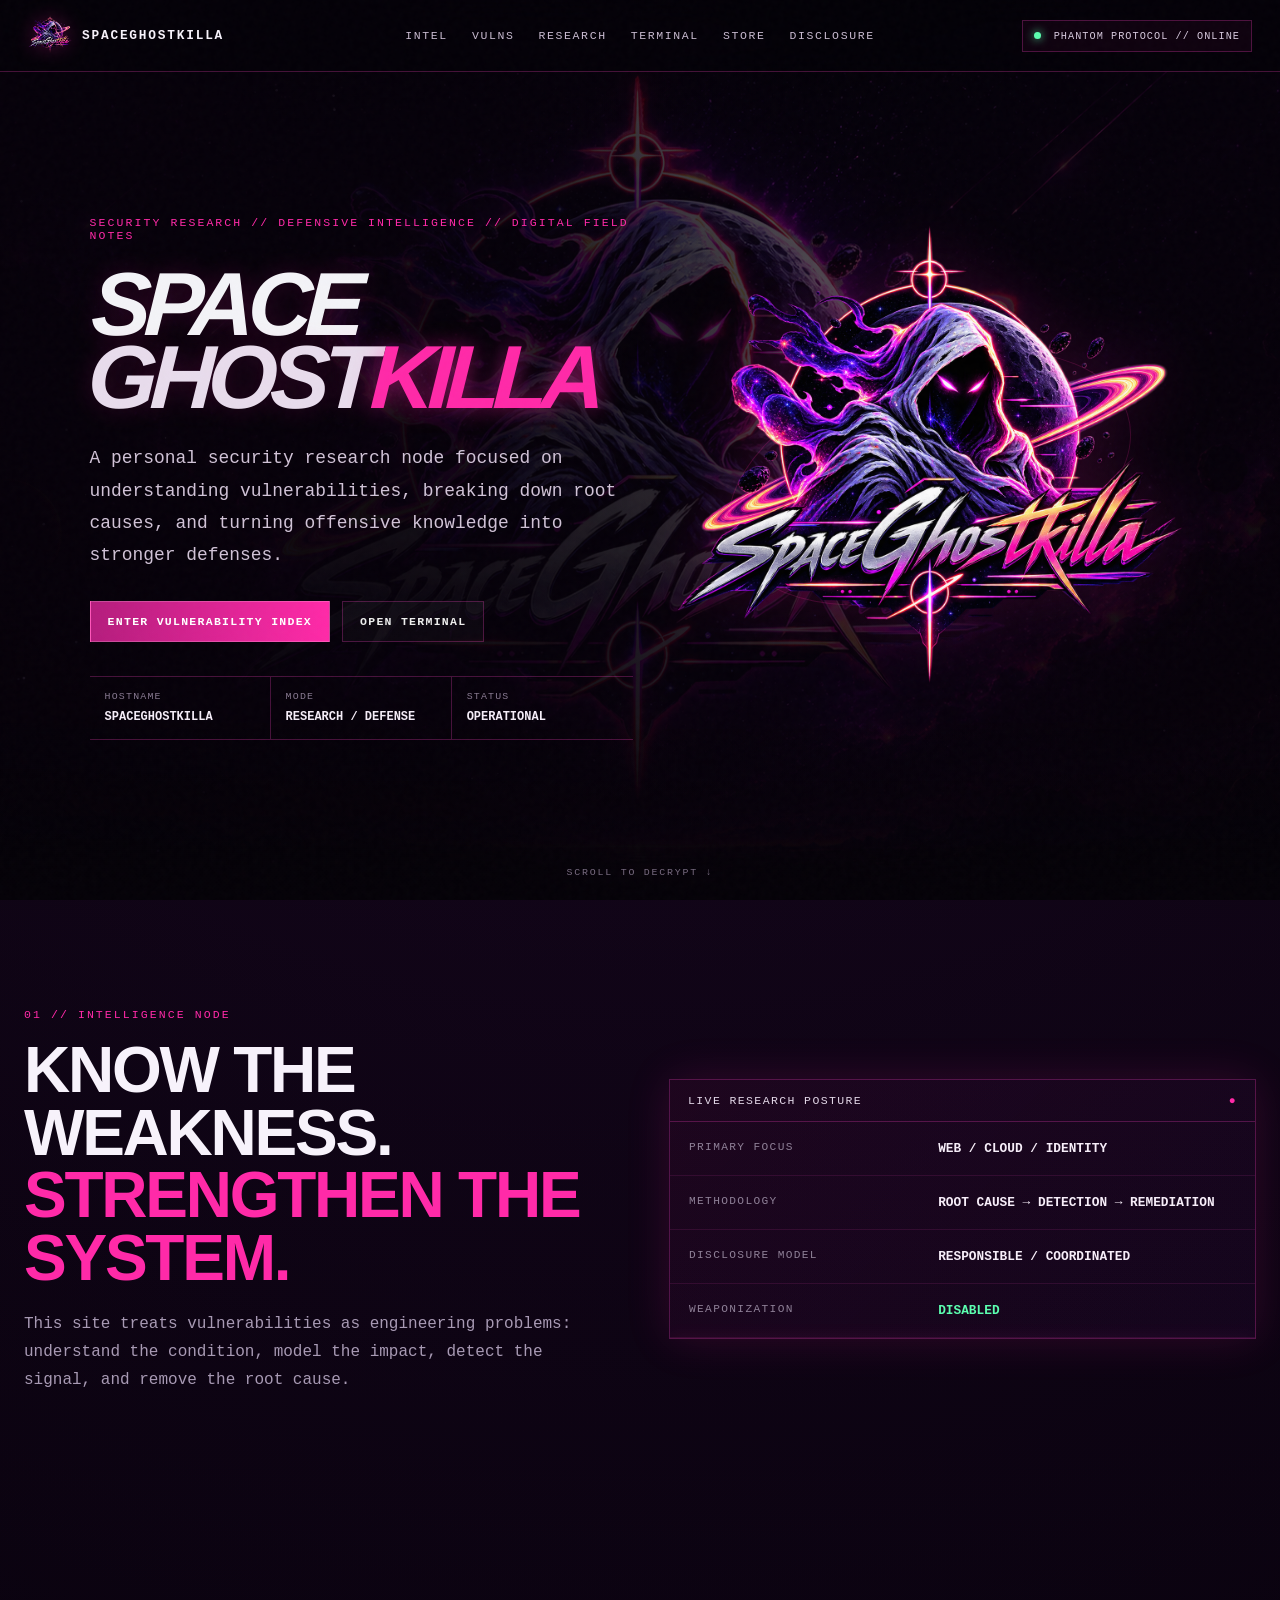
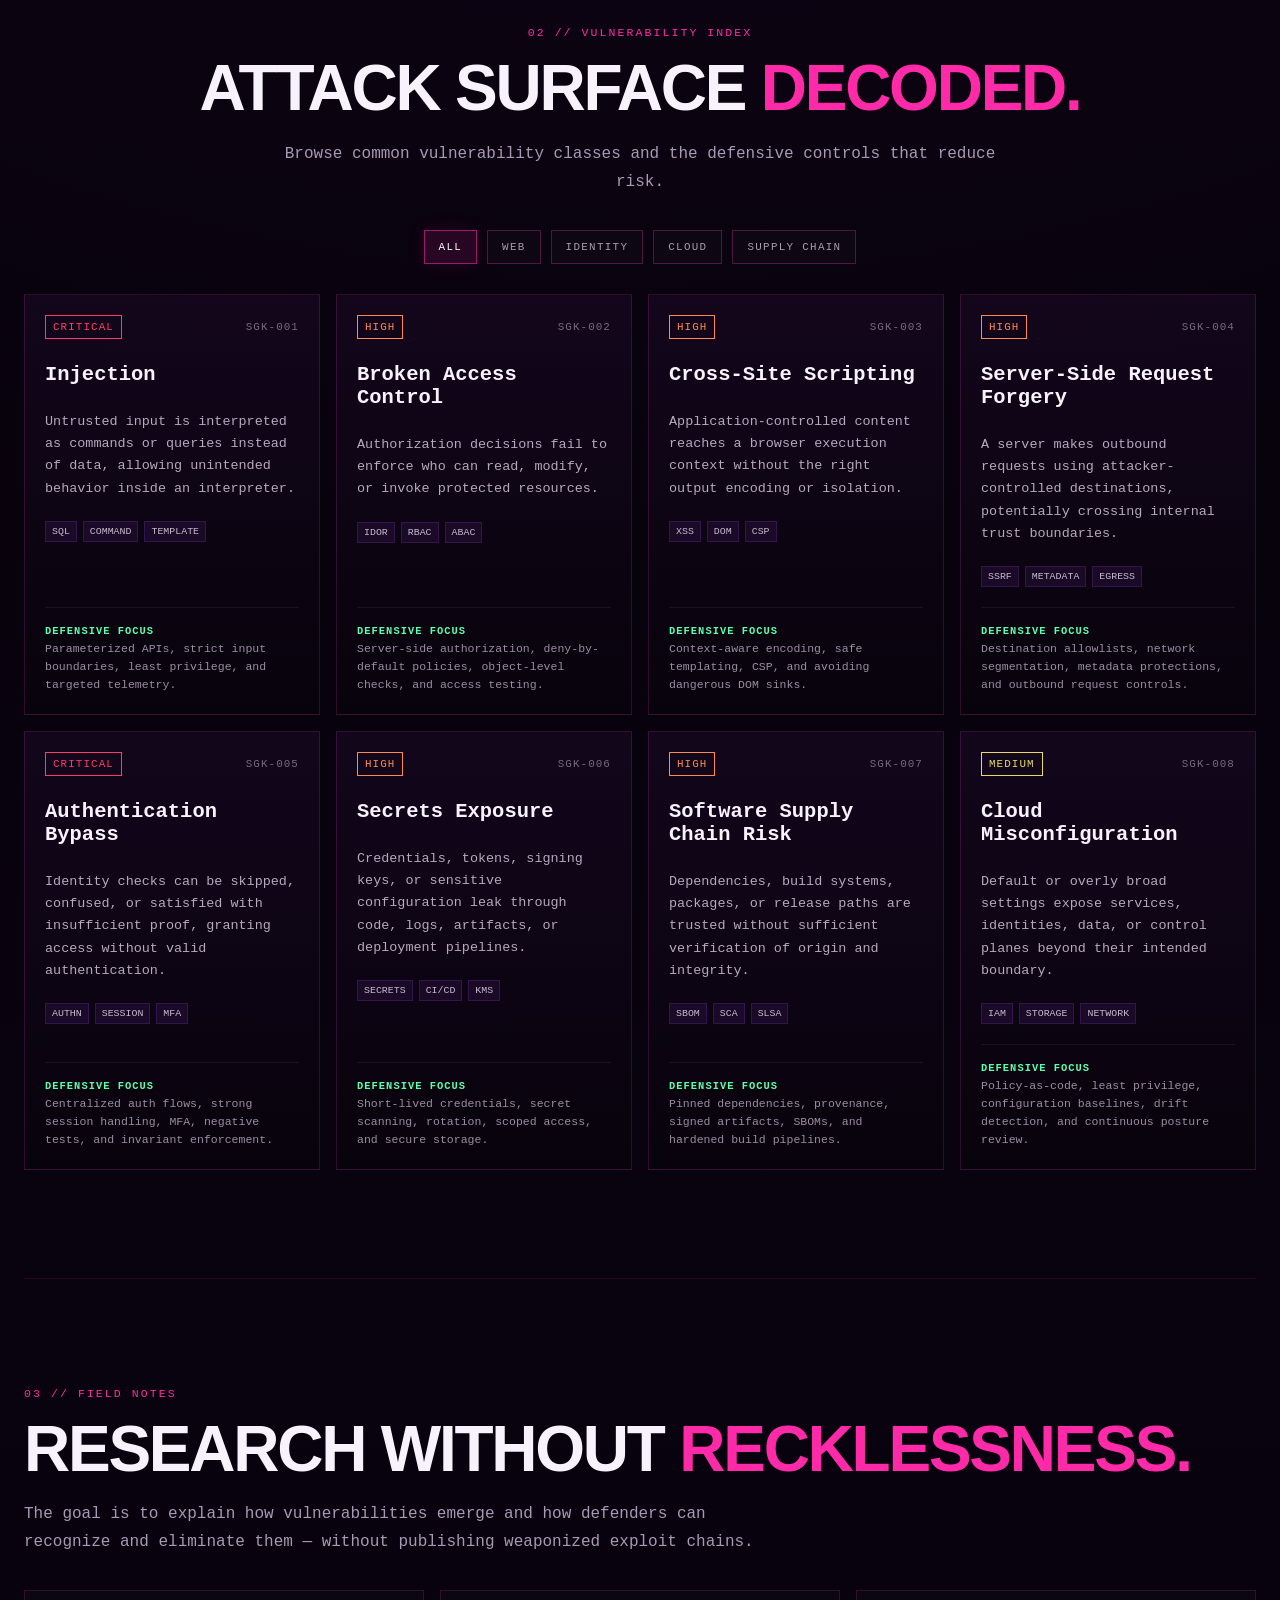
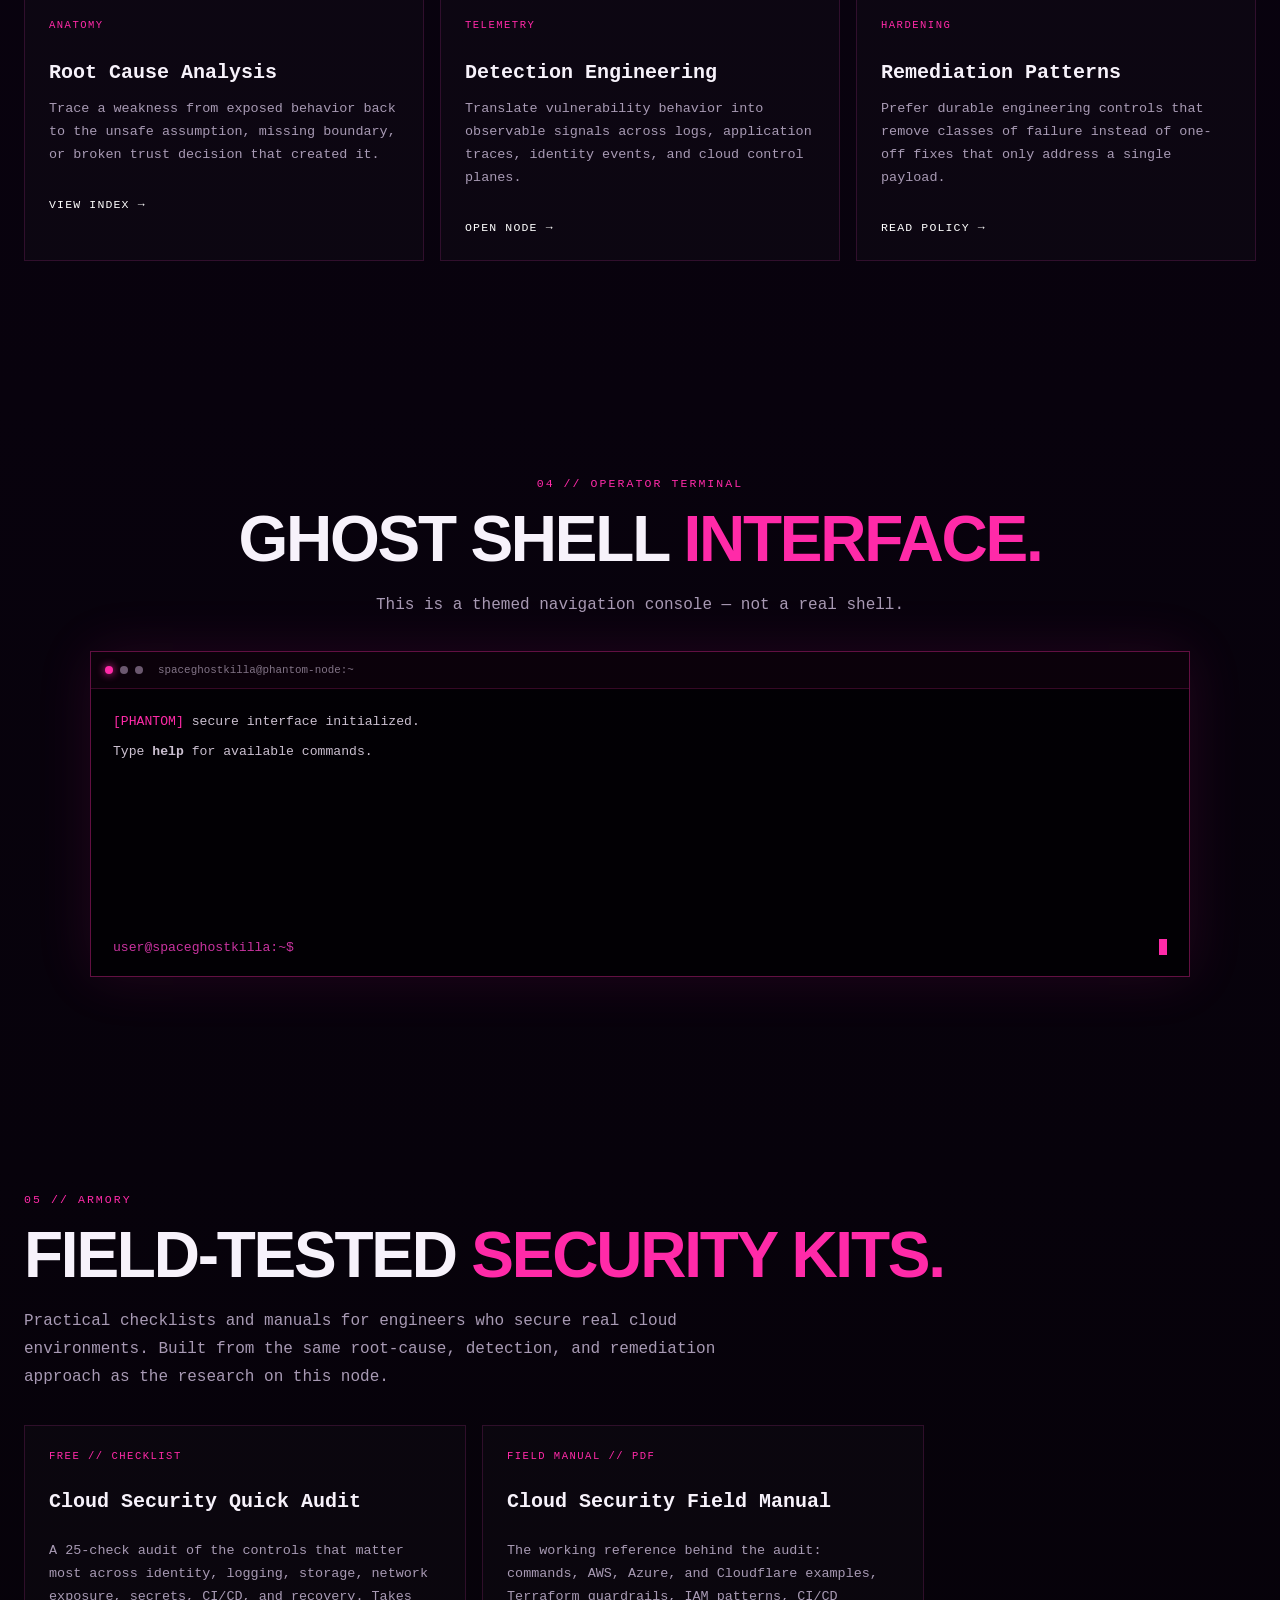
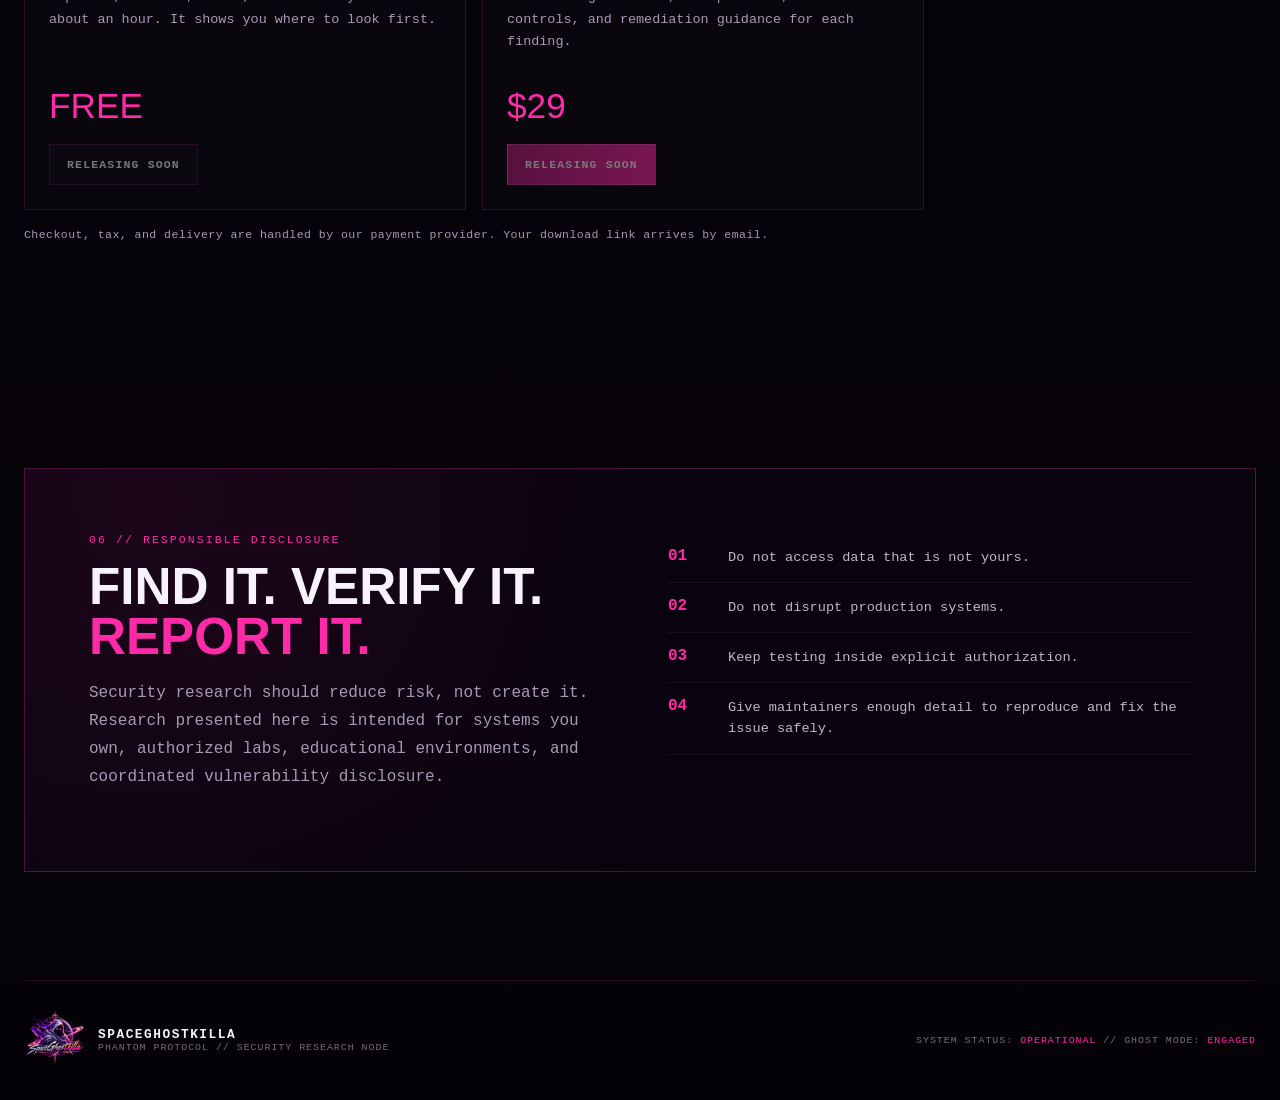
==== index.html @ 2a4281aa "feat: add storefront foundation with Quick Audit and Field Manual Adds a Store section (05 // ARMORY" ====
<!doctype html>
<html lang="en">
<head>
  <meta charset="utf-8" />
  <meta name="viewport" content="width=device-width, initial-scale=1" />
  <meta name="theme-color" content="#09020f" />
  <meta name="description" content="SpaceGhostkilla — security research, vulnerability intelligence, defensive engineering, and responsible disclosure." />
  <meta property="og:title" content="SpaceGhostkilla // Phantom Protocol" />
  <meta property="og:description" content="Security research, vulnerability intelligence, defensive engineering, and responsible disclosure." />
  <meta property="og:type" content="website" />
  <meta property="og:url" content="https://spaceghostkilla.com/" />
  <meta property="og:image" content="https://spaceghostkilla.com/assets/spaceghostkilla-wallpaper.png" />
  <meta name="twitter:card" content="summary_large_image" />
  <title>SpaceGhostkilla // Phantom Protocol</title>
  <link rel="canonical" href="https://spaceghostkilla.com/" />
  <link rel="icon" href="assets/favicon.png" type="image/png" />
  <link rel="manifest" href="site.webmanifest" />
  <link rel="stylesheet" href="styles.css" />
</head>
<body>
  <canvas id="starfield" aria-hidden="true"></canvas>
  <div class="noise" aria-hidden="true"></div>

  <header class="topbar">
    <a class="brand" href="#top" aria-label="SpaceGhostkilla home">
      <img src="assets/spaceghostkilla-emblem.png" alt="" />
      <span>SPACEGHOSTKILLA</span>
    </a>
    <nav class="nav" aria-label="Primary navigation">
      <a href="#intel">INTEL</a>
      <a href="#vulnerabilities">VULNS</a>
      <a href="#research">RESEARCH</a>
      <a href="#terminal">TERMINAL</a>
      <a href="#store">STORE</a>
      <a href="#disclosure">DISCLOSURE</a>
    </nav>
    <div class="status-pill"><span class="status-dot"></span> PHANTOM PROTOCOL // ONLINE</div>
  </header>

  <main id="top">
    <section class="hero">
      <div class="hero-backdrop" aria-hidden="true"></div>
      <div class="hero-grid">
        <div class="hero-copy reveal">
          <div class="eyebrow">SECURITY RESEARCH // DEFENSIVE INTELLIGENCE // DIGITAL FIELD NOTES</div>
          <h1><span class="metal">SPACE</span><span class="ghost">GHOST</span><span class="killa">KILLA</span></h1>
          <p class="hero-lede">A personal security research node focused on understanding vulnerabilities, breaking down root causes, and turning offensive knowledge into stronger defenses.</p>
          <div class="hero-actions">
            <a class="btn btn-primary" href="#vulnerabilities">ENTER VULNERABILITY INDEX</a>
            <a class="btn btn-ghost" href="#terminal">OPEN TERMINAL</a>
          </div>
          <div class="hero-meta">
            <div><span>HOSTNAME</span><strong>SPACEGHOSTKILLA</strong></div>
            <div><span>MODE</span><strong>RESEARCH / DEFENSE</strong></div>
            <div><span>STATUS</span><strong>OPERATIONAL</strong></div>
          </div>
        </div>

        <div class="hero-mark reveal delay-1">
          <div class="orbit orbit-a"></div>
          <div class="orbit orbit-b"></div>
          <img src="assets/spaceghostkilla-emblem.png" alt="SpaceGhostkilla hooded cosmic ghost emblem" />
        </div>
      </div>
      <div class="scroll-cue">SCROLL TO DECRYPT ↓</div>
    </section>

    <section id="intel" class="section section-grid">
      <div class="section-heading reveal">
        <div class="section-code">01 // INTELLIGENCE NODE</div>
        <h2>Know the weakness.<br /><span>Strengthen the system.</span></h2>
        <p>This site treats vulnerabilities as engineering problems: understand the condition, model the impact, detect the signal, and remove the root cause.</p>
      </div>
      <div class="intel-panel reveal delay-1">
        <div class="panel-header"><span>LIVE RESEARCH POSTURE</span><span class="blink">●</span></div>
        <div class="metric"><span>PRIMARY FOCUS</span><strong>WEB / CLOUD / IDENTITY</strong></div>
        <div class="metric"><span>METHODOLOGY</span><strong>ROOT CAUSE → DETECTION → REMEDIATION</strong></div>
        <div class="metric"><span>DISCLOSURE MODEL</span><strong>RESPONSIBLE / COORDINATED</strong></div>
        <div class="metric"><span>WEAPONIZATION</span><strong class="safe">DISABLED</strong></div>
        <div class="scanline"></div>
      </div>
    </section>

    <section id="vulnerabilities" class="section">
      <div class="section-heading centered reveal">
        <div class="section-code">02 // VULNERABILITY INDEX</div>
        <h2>Attack surface <span>decoded.</span></h2>
        <p>Browse common vulnerability classes and the defensive controls that reduce risk.</p>
      </div>

      <div class="filterbar reveal" role="group" aria-label="Filter vulnerability cards">
        <button class="filter active" data-filter="all">ALL</button>
        <button class="filter" data-filter="web">WEB</button>
        <button class="filter" data-filter="identity">IDENTITY</button>
        <button class="filter" data-filter="cloud">CLOUD</button>
        <button class="filter" data-filter="supply">SUPPLY CHAIN</button>
      </div>

      <div class="vuln-grid">
        <article class="vuln-card reveal" data-category="web">
          <div class="card-top"><span class="severity critical">CRITICAL</span><span>SGK-001</span></div>
          <h3>Injection</h3>
          <p>Untrusted input is interpreted as commands or queries instead of data, allowing unintended behavior inside an interpreter.</p>
          <div class="tags"><span>SQL</span><span>COMMAND</span><span>TEMPLATE</span></div>
          <div class="defense"><b>DEFENSIVE FOCUS</b><br />Parameterized APIs, strict input boundaries, least privilege, and targeted telemetry.</div>
        </article>

        <article class="vuln-card reveal delay-1" data-category="web identity">
          <div class="card-top"><span class="severity high">HIGH</span><span>SGK-002</span></div>
          <h3>Broken Access Control</h3>
          <p>Authorization decisions fail to enforce who can read, modify, or invoke protected resources.</p>
          <div class="tags"><span>IDOR</span><span>RBAC</span><span>ABAC</span></div>
          <div class="defense"><b>DEFENSIVE FOCUS</b><br />Server-side authorization, deny-by-default policies, object-level checks, and access testing.</div>
        </article>

        <article class="vuln-card reveal delay-2" data-category="web">
          <div class="card-top"><span class="severity high">HIGH</span><span>SGK-003</span></div>
          <h3>Cross-Site Scripting</h3>
          <p>Application-controlled content reaches a browser execution context without the right output encoding or isolation.</p>
          <div class="tags"><span>XSS</span><span>DOM</span><span>CSP</span></div>
          <div class="defense"><b>DEFENSIVE FOCUS</b><br />Context-aware encoding, safe templating, CSP, and avoiding dangerous DOM sinks.</div>
        </article>

        <article class="vuln-card reveal" data-category="cloud web">
          <div class="card-top"><span class="severity high">HIGH</span><span>SGK-004</span></div>
          <h3>Server-Side Request Forgery</h3>
          <p>A server makes outbound requests using attacker-controlled destinations, potentially crossing internal trust boundaries.</p>
          <div class="tags"><span>SSRF</span><span>METADATA</span><span>EGRESS</span></div>
          <div class="defense"><b>DEFENSIVE FOCUS</b><br />Destination allowlists, network segmentation, metadata protections, and outbound request controls.</div>
        </article>

        <article class="vuln-card reveal delay-1" data-category="identity">
          <div class="card-top"><span class="severity critical">CRITICAL</span><span>SGK-005</span></div>
          <h3>Authentication Bypass</h3>
          <p>Identity checks can be skipped, confused, or satisfied with insufficient proof, granting access without valid authentication.</p>
          <div class="tags"><span>AUTHN</span><span>SESSION</span><span>MFA</span></div>
          <div class="defense"><b>DEFENSIVE FOCUS</b><br />Centralized auth flows, strong session handling, MFA, negative tests, and invariant enforcement.</div>
        </article>

        <article class="vuln-card reveal delay-2" data-category="cloud supply">
          <div class="card-top"><span class="severity high">HIGH</span><span>SGK-006</span></div>
          <h3>Secrets Exposure</h3>
          <p>Credentials, tokens, signing keys, or sensitive configuration leak through code, logs, artifacts, or deployment pipelines.</p>
          <div class="tags"><span>SECRETS</span><span>CI/CD</span><span>KMS</span></div>
          <div class="defense"><b>DEFENSIVE FOCUS</b><br />Short-lived credentials, secret scanning, rotation, scoped access, and secure storage.</div>
        </article>

        <article class="vuln-card reveal" data-category="supply">
          <div class="card-top"><span class="severity high">HIGH</span><span>SGK-007</span></div>
          <h3>Software Supply Chain Risk</h3>
          <p>Dependencies, build systems, packages, or release paths are trusted without sufficient verification of origin and integrity.</p>
          <div class="tags"><span>SBOM</span><span>SCA</span><span>SLSA</span></div>
          <div class="defense"><b>DEFENSIVE FOCUS</b><br />Pinned dependencies, provenance, signed artifacts, SBOMs, and hardened build pipelines.</div>
        </article>

        <article class="vuln-card reveal delay-1" data-category="cloud identity">
          <div class="card-top"><span class="severity medium">MEDIUM</span><span>SGK-008</span></div>
          <h3>Cloud Misconfiguration</h3>
          <p>Default or overly broad settings expose services, identities, data, or control planes beyond their intended boundary.</p>
          <div class="tags"><span>IAM</span><span>STORAGE</span><span>NETWORK</span></div>
          <div class="defense"><b>DEFENSIVE FOCUS</b><br />Policy-as-code, least privilege, configuration baselines, drift detection, and continuous posture review.</div>
        </article>
      </div>
    </section>

    <section id="research" class="section research-section">
      <div class="section-heading reveal">
        <div class="section-code">03 // FIELD NOTES</div>
        <h2>Research without <span>recklessness.</span></h2>
        <p>The goal is to explain how vulnerabilities emerge and how defenders can recognize and eliminate them — without publishing weaponized exploit chains.</p>
      </div>
      <div class="research-grid">
        <article class="research-card reveal delay-1">
          <span>ANATOMY</span>
          <h3>Root Cause Analysis</h3>
          <p>Trace a weakness from exposed behavior back to the unsafe assumption, missing boundary, or broken trust decision that created it.</p>
          <a href="#vulnerabilities">VIEW INDEX →</a>
        </article>
        <article class="research-card reveal delay-2">
          <span>TELEMETRY</span>
          <h3>Detection Engineering</h3>
          <p>Translate vulnerability behavior into observable signals across logs, application traces, identity events, and cloud control planes.</p>
          <a href="#terminal">OPEN NODE →</a>
        </article>
        <article class="research-card reveal">
          <span>HARDENING</span>
          <h3>Remediation Patterns</h3>
          <p>Prefer durable engineering controls that remove classes of failure instead of one-off fixes that only address a single payload.</p>
          <a href="#disclosure">READ POLICY →</a>
        </article>
      </div>
    </section>

    <section id="terminal" class="section terminal-section">
      <div class="section-heading centered reveal">
        <div class="section-code">04 // OPERATOR TERMINAL</div>
        <h2>Ghost shell <span>interface.</span></h2>
        <p>This is a themed navigation console — not a real shell.</p>
      </div>
      <div class="terminal reveal">
        <div class="terminal-bar">
          <span class="term-dot"></span><span class="term-dot"></span><span class="term-dot"></span>
          <span class="term-title">spaceghostkilla@phantom-node:~</span>
        </div>
        <div id="terminal-output" class="terminal-output" aria-live="polite">
          <p><span class="prompt">[PHANTOM]</span> secure interface initialized.</p>
          <p>Type <b>help</b> for available commands.</p>
        </div>
        <form id="terminal-form" class="terminal-input-row" autocomplete="off">
          <label for="terminal-input">user@spaceghostkilla:~$</label>
          <input id="terminal-input" name="command" spellcheck="false" aria-label="Terminal command" />
          <span class="cursor-block" aria-hidden="true"></span>
        </form>
      </div>
    </section>

    <section id="store" class="section store-section">
      <div class="section-heading reveal">
        <div class="section-code">05 // ARMORY</div>
        <h2>Field-tested <span>security kits.</span></h2>
        <p>Practical checklists and manuals for engineers who secure real cloud environments. Built from the same root-cause, detection, and remediation approach as the research on this node.</p>
      </div>
      <div class="research-grid store-grid">
        <article class="research-card product-card reveal delay-1">
          <span>FREE // CHECKLIST</span>
          <h3>Cloud Security Quick Audit</h3>
          <p>A 25-check audit of the controls that matter most across identity, logging, storage, network exposure, secrets, CI/CD, and recovery. Takes about an hour. It shows you where to look first.</p>
          <div class="price">FREE</div>
          <a class="btn btn-ghost checkout" data-checkout="quick-audit" data-label="GET THE FREE AUDIT →">RELEASING SOON</a>
        </article>
        <article class="research-card product-card reveal delay-2">
          <span>FIELD MANUAL // PDF</span>
          <h3>Cloud Security Field Manual</h3>
          <p>The working reference behind the audit: commands, AWS, Azure, and Cloudflare examples, Terraform guardrails, IAM patterns, CI/CD controls, and remediation guidance for each finding.</p>
          <div class="price">$29</div>
          <a class="btn btn-primary checkout" data-checkout="field-manual" data-label="GET THE FIELD MANUAL →">RELEASING SOON</a>
        </article>
      </div>
      <p class="store-note">Checkout, tax, and delivery are handled by our payment provider. Your download link arrives by email.</p>
    </section>

    <section id="disclosure" class="section disclosure-section">
      <div class="disclosure-card reveal">
        <div>
          <div class="section-code">06 // RESPONSIBLE DISCLOSURE</div>
          <h2>Find it. Verify it. <span>Report it.</span></h2>
          <p>Security research should reduce risk, not create it. Research presented here is intended for systems you own, authorized labs, educational environments, and coordinated vulnerability disclosure.</p>
        </div>
        <div class="rules">
          <div><span>01</span><p>Do not access data that is not yours.</p></div>
          <div><span>02</span><p>Do not disrupt production systems.</p></div>
          <div><span>03</span><p>Keep testing inside explicit authorization.</p></div>
          <div><span>04</span><p>Give maintainers enough detail to reproduce and fix the issue safely.</p></div>
        </div>
      </div>
    </section>
  </main>

  <footer>
    <div class="footer-brand">
      <img src="assets/spaceghostkilla-emblem.png" alt="" />
      <div><strong>SPACEGHOSTKILLA</strong><span>PHANTOM PROTOCOL // SECURITY RESEARCH NODE</span></div>
    </div>
    <div class="footer-meta">SYSTEM STATUS: <span>OPERATIONAL</span> // GHOST MODE: <span>ENGAGED</span></div>
  </footer>

  <script src="script.js"></script>
</body>
</html>
---- styles.css ----
:root {
  --bg: #050208;
  --bg-2: #0b0311;
  --panel: rgba(13, 5, 20, 0.78);
  --panel-2: rgba(20, 7, 30, 0.72);
  --text: #f7f2fb;
  --muted: #a89ab4;
  --line: rgba(255, 68, 198, 0.26);
  --pink: #ff2aa8;
  --hot: #ff4b7d;
  --violet: #a542ff;
  --purple: #6d28d9;
  --silver: #f3f3f7;
  --green: #5cffb0;
  --danger: #ff3158;
  --warning: #ff9e46;
  --medium: #e5d85c;
  --shadow: 0 0 42px rgba(255, 42, 168, 0.14);
}

* { box-sizing: border-box; }
html { scroll-behavior: smooth; }
body {
  margin: 0;
  color: var(--text);
  background:
    radial-gradient(circle at 50% 0%, rgba(122, 31, 161, .16), transparent 36%),
    linear-gradient(180deg, #050207 0%, #09020f 48%, #050207 100%);
  font-family: ui-monospace, SFMono-Regular, Menlo, Monaco, Consolas, "Liberation Mono", "Courier New", monospace;
  overflow-x: hidden;
}
body::before {
  content: "";
  position: fixed;
  inset: 0;
  pointer-events: none;
  background-image:
    linear-gradient(rgba(255,255,255,.012) 1px, transparent 1px),
    linear-gradient(90deg, rgba(255,255,255,.012) 1px, transparent 1px);
  background-size: 48px 48px;
  mask-image: linear-gradient(to bottom, rgba(0,0,0,.45), transparent 82%);
  z-index: -1;
}

#starfield { position: fixed; inset: 0; width: 100%; height: 100%; z-index: -3; }
.noise {
  position: fixed; inset: 0; z-index: 99; pointer-events: none; opacity: .025;
  background-image: url("data:image/svg+xml,%3Csvg viewBox='0 0 180 180' xmlns='http://www.w3.org/2000/svg'%3E%3Cfilter id='n'%3E%3CfeTurbulence type='fractalNoise' baseFrequency='.8' numOctaves='4' stitchTiles='stitch'/%3E%3C/filter%3E%3Crect width='100%25' height='100%25' filter='url(%23n)' opacity='.8'/%3E%3C/svg%3E");
}

a { color: inherit; }
img { max-width: 100%; }

.topbar {
  position: fixed;
  top: 0; left: 0; right: 0;
  height: 72px;
  display: grid;
  grid-template-columns: 1fr auto 1fr;
  align-items: center;
  gap: 24px;
  padding: 0 28px;
  background: rgba(5, 2, 8, .76);
  backdrop-filter: blur(14px);
  border-bottom: 1px solid var(--line);
  z-index: 50;
}
.brand { display: flex; align-items: center; gap: 10px; text-decoration: none; font-size: .8rem; letter-spacing: .14em; font-weight: 800; }
.brand img { width: 44px; height: 44px; object-fit: contain; filter: drop-shadow(0 0 10px rgba(255,42,168,.25)); }
.nav { display: flex; gap: 24px; }
.nav a { text-decoration: none; color: #c9bbd1; font-size: .72rem; letter-spacing: .14em; transition: .2s ease; }
.nav a:hover { color: #fff; text-shadow: 0 0 14px var(--pink); }
.status-pill { justify-self: end; font-size: .64rem; letter-spacing: .1em; color: #d8cadf; border: 1px solid var(--line); padding: 9px 11px; background: rgba(255,42,168,.045); }
.status-dot { width: 7px; height: 7px; display: inline-block; border-radius: 50%; background: var(--green); box-shadow: 0 0 10px var(--green); margin-right: 6px; }

.hero {
  min-height: 100vh;
  padding: 120px 7vw 64px;
  display: grid;
  place-items: center;
  position: relative;
  isolation: isolate;
}
.hero-backdrop {
  position: absolute; inset: 0; z-index: -2;
  background:
    linear-gradient(90deg, rgba(5,2,8,.94) 0%, rgba(5,2,8,.84) 35%, rgba(5,2,8,.34) 65%, rgba(5,2,8,.72) 100%),
    linear-gradient(180deg, rgba(5,2,8,.35), rgba(5,2,8,.82) 86%),
    url('assets/spaceghostkilla-wallpaper.png') center/cover no-repeat;
  opacity: .88;
}
.hero::after {
  content: ""; position: absolute; inset: auto 0 0; height: 180px; z-index: -1;
  background: linear-gradient(transparent, var(--bg));
}
.hero-grid { width: min(1380px, 100%); display: grid; grid-template-columns: 1.02fr .98fr; align-items: center; gap: 36px; }
.eyebrow, .section-code { color: var(--pink); font-size: .72rem; letter-spacing: .18em; text-transform: uppercase; }
.hero h1 { font-size: clamp(3.3rem, 7vw, 7.4rem); line-height: .82; letter-spacing: -.08em; margin: 26px 0 28px; font-family: Impact, Haettenschweiler, "Arial Narrow Bold", sans-serif; font-style: italic; transform: skew(-3deg); text-shadow: 0 0 26px rgba(255,42,168,.18); }
.hero h1 span { display: inline-block; }
.metal { color: var(--silver); }
.ghost { color: #e8dcec; }
.killa { color: var(--pink); text-shadow: 0 0 22px rgba(255,42,168,.5); }
.hero-lede { max-width: 760px; color: #d1c3d7; font-size: clamp(1rem, 1.4vw, 1.22rem); line-height: 1.8; }
.hero-actions { display: flex; flex-wrap: wrap; gap: 12px; margin: 30px 0 34px; }
.btn { padding: 13px 17px; text-decoration: none; font-weight: 800; font-size: .72rem; letter-spacing: .11em; border: 1px solid var(--line); transition: transform .2s ease, box-shadow .2s ease, background .2s ease; }
.btn:hover { transform: translateY(-2px); box-shadow: 0 0 24px rgba(255,42,168,.2); }
.btn-primary { background: linear-gradient(90deg, #b51d7d, var(--pink)); color: white; border-color: rgba(255,255,255,.2); }
.btn-ghost { background: rgba(255,255,255,.025); color: #eee; }
.hero-meta { display: grid; grid-template-columns: repeat(3, 1fr); max-width: 760px; border-top: 1px solid var(--line); border-bottom: 1px solid var(--line); }
.hero-meta div { padding: 14px 15px; border-right: 1px solid var(--line); }
.hero-meta div:last-child { border-right: 0; }
.hero-meta span { display: block; color: #897a92; font-size: .62rem; letter-spacing: .12em; margin-bottom: 5px; }
.hero-meta strong { font-size: .75rem; color: #f5edf8; }
.hero-mark { position: relative; display: grid; place-items: center; min-height: 560px; }
.hero-mark img { width: min(670px, 100%); filter: drop-shadow(0 0 34px rgba(255,42,168,.15)); animation: float 6s ease-in-out infinite; }
.orbit { position: absolute; border: 1px solid rgba(255,42,168,.18); border-radius: 50%; transform: rotate(-18deg); pointer-events: none; }
.orbit-a { width: 80%; aspect-ratio: 1.8; }
.orbit-b { width: 58%; aspect-ratio: 1.5; transform: rotate(34deg); border-color: rgba(165,66,255,.12); }
.scroll-cue { position: absolute; bottom: 22px; left: 50%; transform: translateX(-50%); color: #786b80; font-size: .62rem; letter-spacing: .18em; }

.section { width: min(1380px, calc(100% - 48px)); margin: 0 auto; padding: 108px 0; }
.section-grid { display: grid; grid-template-columns: 1fr 1fr; gap: 58px; align-items: center; }
.section-heading h2 { font-family: Impact, Haettenschweiler, "Arial Narrow Bold", sans-serif; font-size: clamp(2.6rem, 5vw, 5.2rem); line-height: .98; letter-spacing: -.035em; margin: 18px 0 20px; text-transform: uppercase; }
.section-heading h2 span { color: var(--pink); }
.section-heading p { color: var(--muted); max-width: 760px; line-height: 1.75; font-size: 1rem; }
.centered { text-align: center; margin-inline: auto; }
.centered p { margin-inline: auto; }

.intel-panel { position: relative; border: 1px solid var(--line); background: linear-gradient(135deg, rgba(255,42,168,.06), rgba(65,20,95,.14)); box-shadow: var(--shadow); overflow: hidden; }
.panel-header { display: flex; justify-content: space-between; padding: 14px 18px; border-bottom: 1px solid var(--line); color: #e2d7e7; font-size: .72rem; letter-spacing: .12em; }
.blink { color: var(--pink); animation: blink 1.2s steps(2) infinite; }
.metric { display: grid; grid-template-columns: 1fr 1.3fr; gap: 20px; padding: 19px; border-bottom: 1px solid rgba(255,68,198,.11); }
.metric span { color: #8f8198; font-size: .7rem; letter-spacing: .12em; }
.metric strong { font-size: .8rem; color: #f7eef9; }
.metric .safe { color: var(--green); }
.scanline { position: absolute; left: 0; right: 0; height: 1px; background: linear-gradient(90deg, transparent, var(--pink), transparent); box-shadow: 0 0 14px var(--pink); opacity: .6; animation: scan 5s linear infinite; }

.filterbar { display: flex; flex-wrap: wrap; justify-content: center; gap: 10px; margin: 34px 0 30px; }
.filter { border: 1px solid var(--line); background: rgba(255,255,255,.02); color: #a99cad; padding: 10px 14px; font: inherit; font-size: .68rem; letter-spacing: .12em; cursor: pointer; }
.filter:hover, .filter.active { color: white; background: rgba(255,42,168,.12); border-color: rgba(255,42,168,.55); box-shadow: 0 0 18px rgba(255,42,168,.12); }
.vuln-grid { display: grid; grid-template-columns: repeat(4, 1fr); gap: 16px; }
.vuln-card { min-height: 320px; display: flex; flex-direction: column; border: 1px solid rgba(255,68,198,.16); background: linear-gradient(180deg, rgba(22,8,32,.78), rgba(8,3,12,.9)); padding: 20px; position: relative; overflow: hidden; transition: transform .25s ease, border-color .25s ease, box-shadow .25s ease, opacity .2s ease; }
.vuln-card::before { content: ""; position: absolute; inset: 0 0 auto; height: 2px; background: linear-gradient(90deg, transparent, var(--pink), transparent); transform: translateX(-100%); transition: transform .45s ease; }
.vuln-card:hover { transform: translateY(-4px); border-color: rgba(255,42,168,.5); box-shadow: 0 18px 50px rgba(0,0,0,.3), 0 0 26px rgba(255,42,168,.09); }
.vuln-card:hover::before { transform: translateX(0); }
.vuln-card.hidden { display: none; }
.card-top { display: flex; justify-content: space-between; align-items: center; color: #776a80; font-size: .68rem; letter-spacing: .1em; }
.severity { padding: 5px 7px; border: 1px solid currentColor; }
.critical { color: #ff3a67; }
.high { color: #ff8a4a; }
.medium { color: #e7db5f; }
.vuln-card h3 { font-size: 1.28rem; margin: 24px 0 12px; }
.vuln-card > p { color: #b7a9bd; line-height: 1.65; font-size: .84rem; }
.tags { display: flex; flex-wrap: wrap; gap: 6px; margin: 8px 0 20px; }
.tags span { font-size: .62rem; color: #c9bad0; background: rgba(165,66,255,.09); border: 1px solid rgba(165,66,255,.18); padding: 4px 6px; }
.defense { margin-top: auto; padding-top: 14px; border-top: 1px solid rgba(255,255,255,.06); color: #9c8da4; font-size: .72rem; line-height: 1.55; }
.defense b { color: var(--green); font-size: .65rem; letter-spacing: .1em; }

.research-section { border-top: 1px solid rgba(255,68,198,.1); }
.research-grid { display: grid; grid-template-columns: repeat(3, 1fr); gap: 16px; margin-top: 34px; }
.research-card { min-height: 260px; padding: 24px; border: 1px solid rgba(255,68,198,.15); background: rgba(255,255,255,.018); }
.research-card > span { color: var(--pink); font-size: .66rem; letter-spacing: .14em; }
.research-card h3 { font-size: 1.25rem; margin: 28px 0 14px; }
.research-card p { color: var(--muted); line-height: 1.7; font-size: .84rem; }
.store-grid { grid-template-columns: repeat(2, 1fr); max-width: 900px; }
.product-card { display: flex; flex-direction: column; }
.product-card .price { margin: auto 0 0; padding-top: 18px; font-family: Impact, Haettenschweiler, "Arial Narrow Bold", sans-serif; font-size: 2.2rem; color: var(--pink); }
.research-card a.btn { align-self: flex-start; padding: 13px 17px; }
.checkout:not([href]) { opacity: .45; cursor: default; pointer-events: none; }
.store-note { color: var(--muted); font-size: .72rem; letter-spacing: .04em; margin-top: 18px; }
.research-card a { display: inline-block; margin-top: 18px; color: #fff; text-decoration: none; font-size: .72rem; letter-spacing: .1em; }

.terminal-section { width: min(1100px, calc(100% - 48px)); }
.terminal { margin-top: 32px; border: 1px solid rgba(255,42,168,.38); background: rgba(3,1,5,.92); box-shadow: 0 0 54px rgba(255,42,168,.11); }
.terminal-bar { display: flex; align-items: center; gap: 7px; padding: 12px 14px; border-bottom: 1px solid rgba(255,42,168,.18); background: rgba(255,42,168,.035); }
.term-dot { width: 8px; height: 8px; border-radius: 50%; background: #6b586f; }
.term-dot:first-child { background: var(--pink); box-shadow: 0 0 8px var(--pink); }
.term-title { margin-left: 8px; color: #827487; font-size: .68rem; }
.terminal-output { min-height: 250px; max-height: 340px; overflow: auto; padding: 22px; color: #cbbfd0; line-height: 1.65; font-size: .82rem; }
.terminal-output p { margin: 0 0 8px; }
.prompt { color: var(--pink); }
.terminal-input-row { display: flex; align-items: center; gap: 8px; padding: 0 22px 20px; color: #ca33a0; font-size: .82rem; }
.terminal-input-row input { flex: 1; min-width: 0; border: 0; outline: 0; background: transparent; color: white; font: inherit; caret-color: transparent; }
.cursor-block { width: 8px; height: 16px; background: var(--pink); animation: blink 1s steps(2) infinite; }

.disclosure-card { display: grid; grid-template-columns: 1fr 1fr; gap: 56px; border: 1px solid var(--line); padding: clamp(28px, 5vw, 64px); background: radial-gradient(circle at 10% 10%, rgba(255,42,168,.08), transparent 42%), rgba(13,5,20,.62); }
.disclosure-card h2 { font-family: Impact, Haettenschweiler, "Arial Narrow Bold", sans-serif; font-size: clamp(2.7rem, 4vw, 4.8rem); line-height: .98; margin: 16px 0; text-transform: uppercase; }
.disclosure-card h2 span { color: var(--pink); }
.disclosure-card > div > p { color: var(--muted); line-height: 1.75; }
.rules > div { display: grid; grid-template-columns: 46px 1fr; align-items: start; gap: 14px; padding: 14px 0; border-bottom: 1px solid rgba(255,255,255,.06); }
.rules span { color: var(--pink); font-weight: 900; }
.rules p { margin: 0; color: #c2b5c7; line-height: 1.55; font-size: .85rem; }

footer { width: min(1380px, calc(100% - 48px)); margin: 0 auto; min-height: 120px; border-top: 1px solid rgba(255,68,198,.12); display: flex; align-items: center; justify-content: space-between; gap: 24px; padding: 28px 0; }
.footer-brand { display: flex; align-items: center; gap: 12px; }
.footer-brand img { width: 62px; height: 62px; object-fit: contain; }
.footer-brand strong, .footer-brand span { display: block; }
.footer-brand strong { letter-spacing: .12em; font-size: .8rem; }
.footer-brand span, .footer-meta { color: #776a80; font-size: .62rem; letter-spacing: .1em; }
.footer-meta span { color: var(--pink); }

.reveal { opacity: 0; transform: translateY(18px); transition: opacity .7s ease, transform .7s ease; }
.reveal.visible { opacity: 1; transform: translateY(0); }
.delay-1 { transition-delay: .08s; }
.delay-2 { transition-delay: .16s; }

@keyframes float { 0%,100% { transform: translateY(0); } 50% { transform: translateY(-12px); } }
@keyframes blink { 50% { opacity: 0; } }
@keyframes scan { from { top: -2%; } to { top: 102%; } }

@media (max-width: 1100px) {
  .topbar { grid-template-columns: 1fr auto; }
  .nav { display: none; }
  .hero-grid { grid-template-columns: 1fr; }
  .hero-mark { min-height: 360px; order: -1; }
  .hero-mark img { width: min(500px, 88vw); }
  .hero-copy { text-align: center; }
  .hero-lede { margin-inline: auto; }
  .hero-actions { justify-content: center; }
  .hero-meta { margin-inline: auto; }
  .section-grid, .disclosure-card { grid-template-columns: 1fr; }
  .vuln-grid { grid-template-columns: repeat(2, 1fr); }
  .research-grid, .store-grid { grid-template-columns: 1fr; }
}

@media (max-width: 720px) {
  .topbar { height: 62px; padding: 0 14px; }
  .brand span { display: none; }
  .brand img { width: 38px; height: 38px; }
  .status-pill { font-size: .54rem; padding: 8px; }
  .hero { padding: 94px 20px 56px; min-height: auto; }
  .hero-mark { min-height: 290px; }
  .hero h1 { font-size: clamp(3rem, 17vw, 5rem); }
  .hero-meta { grid-template-columns: 1fr; }
  .hero-meta div { border-right: 0; border-bottom: 1px solid var(--line); }
  .hero-meta div:last-child { border-bottom: 0; }
  .scroll-cue { display: none; }
  .section { width: min(100% - 30px, 1380px); padding: 76px 0; }
  .vuln-grid { grid-template-columns: 1fr; }
  .metric { grid-template-columns: 1fr; gap: 8px; }
  .terminal-section { width: min(100% - 30px, 1100px); }
  .terminal-input-row { flex-wrap: wrap; }
  footer { width: min(100% - 30px, 1380px); flex-direction: column; align-items: flex-start; }
}

@media (prefers-reduced-motion: reduce) {
  html { scroll-behavior: auto; }
  *, *::before, *::after { animation-duration: .01ms !important; animation-iteration-count: 1 !important; transition-duration: .01ms !important; }
}
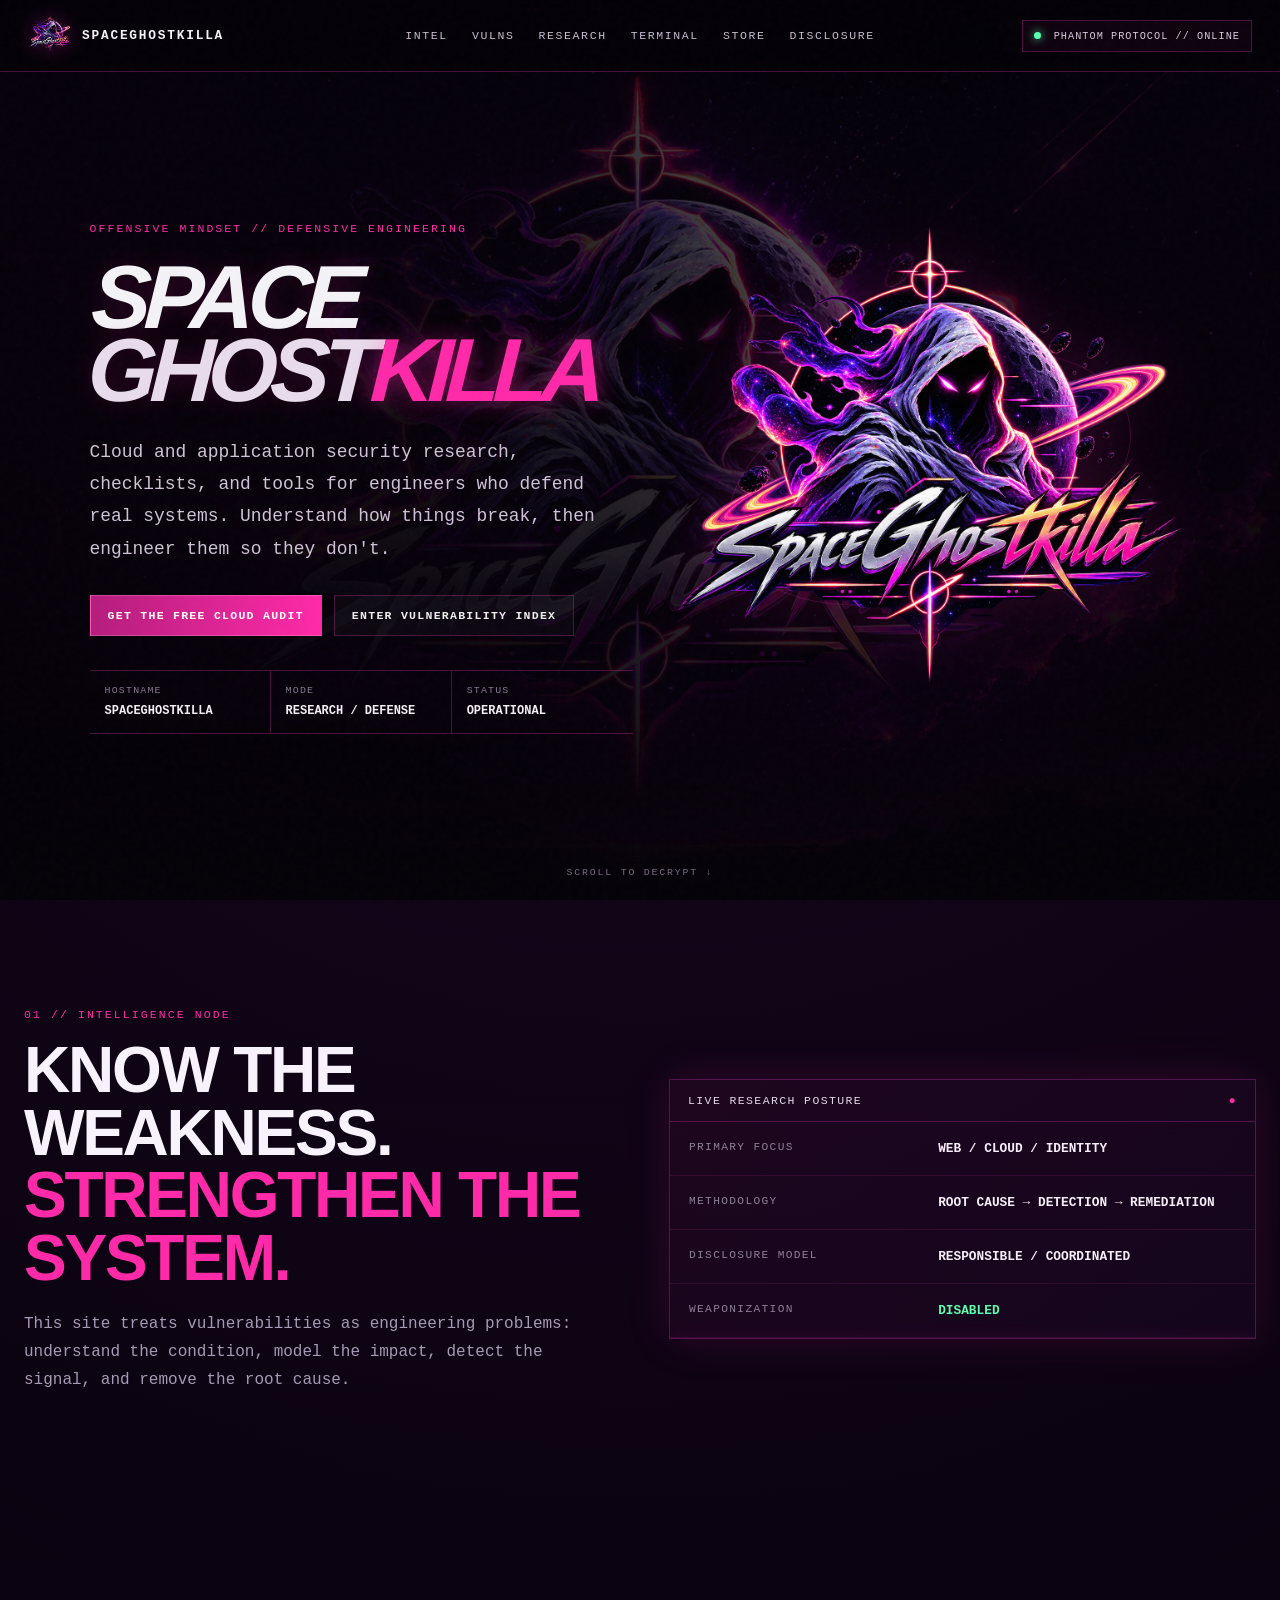
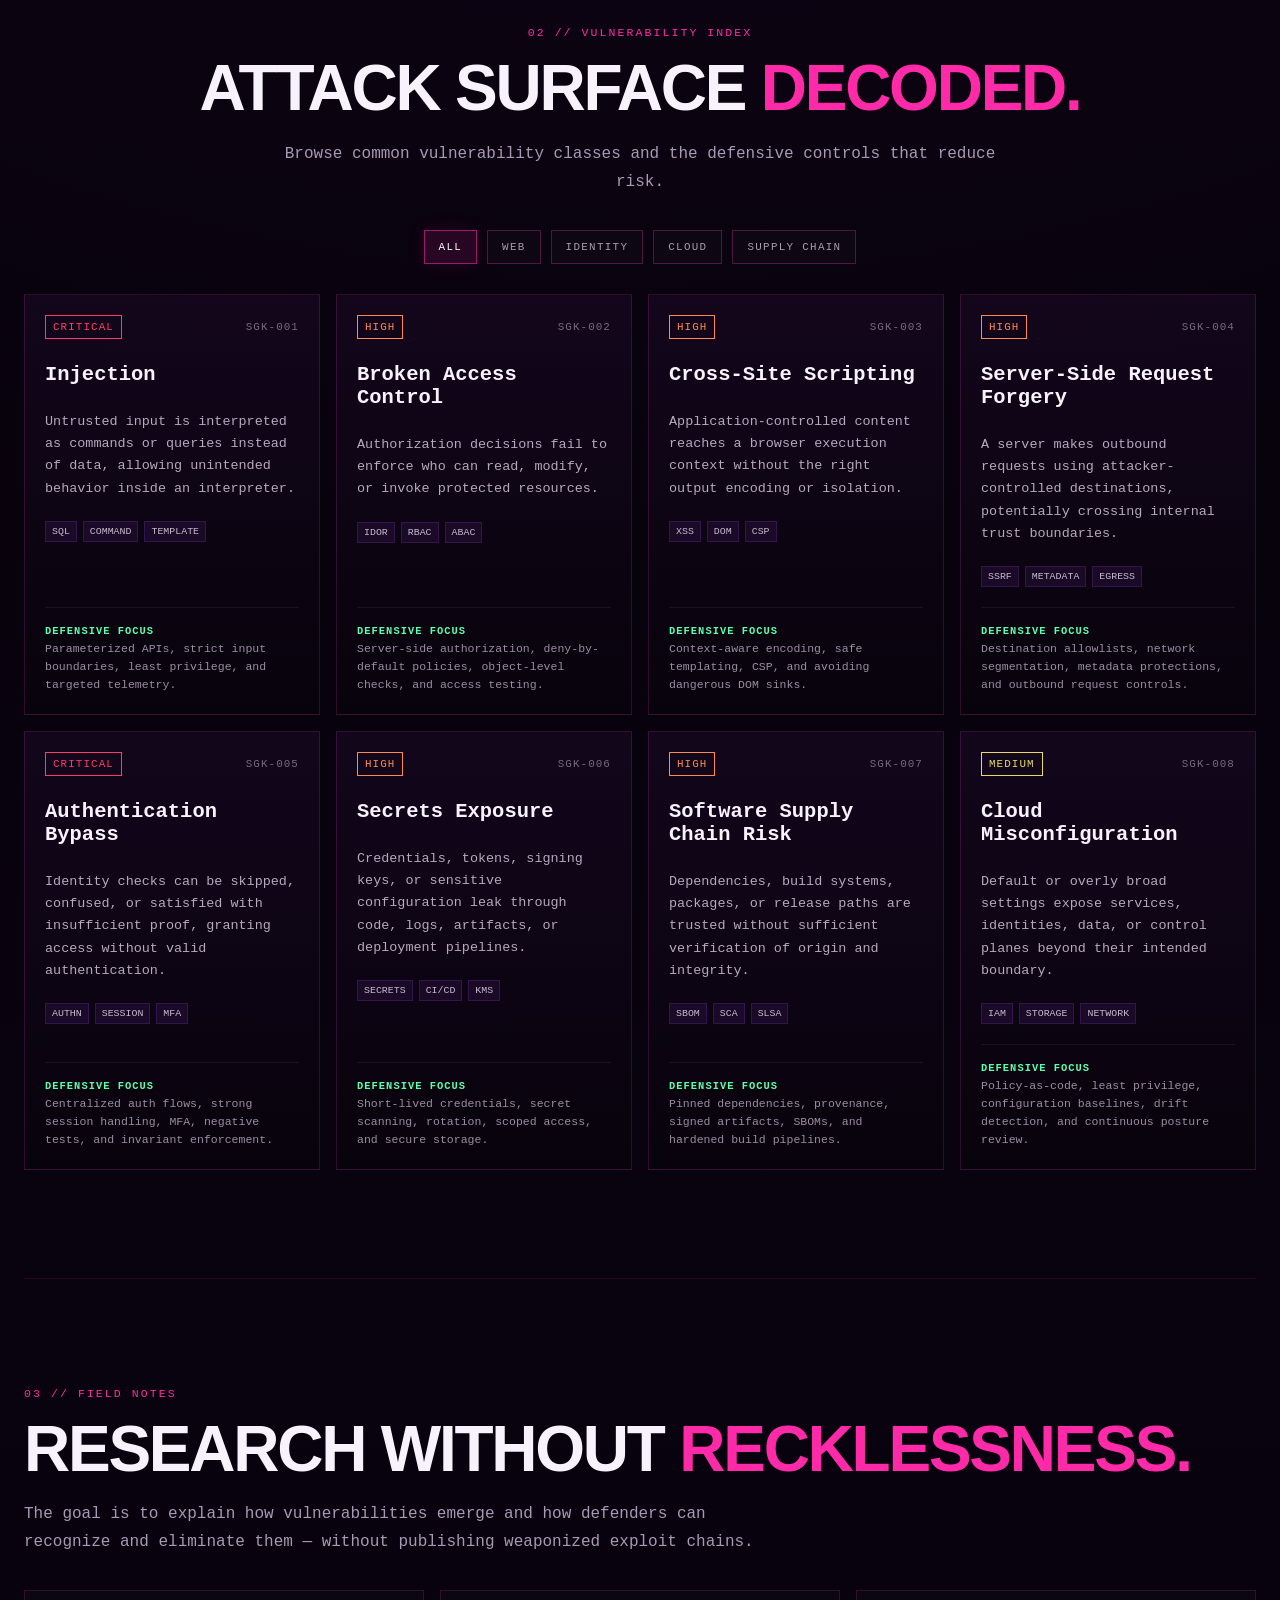
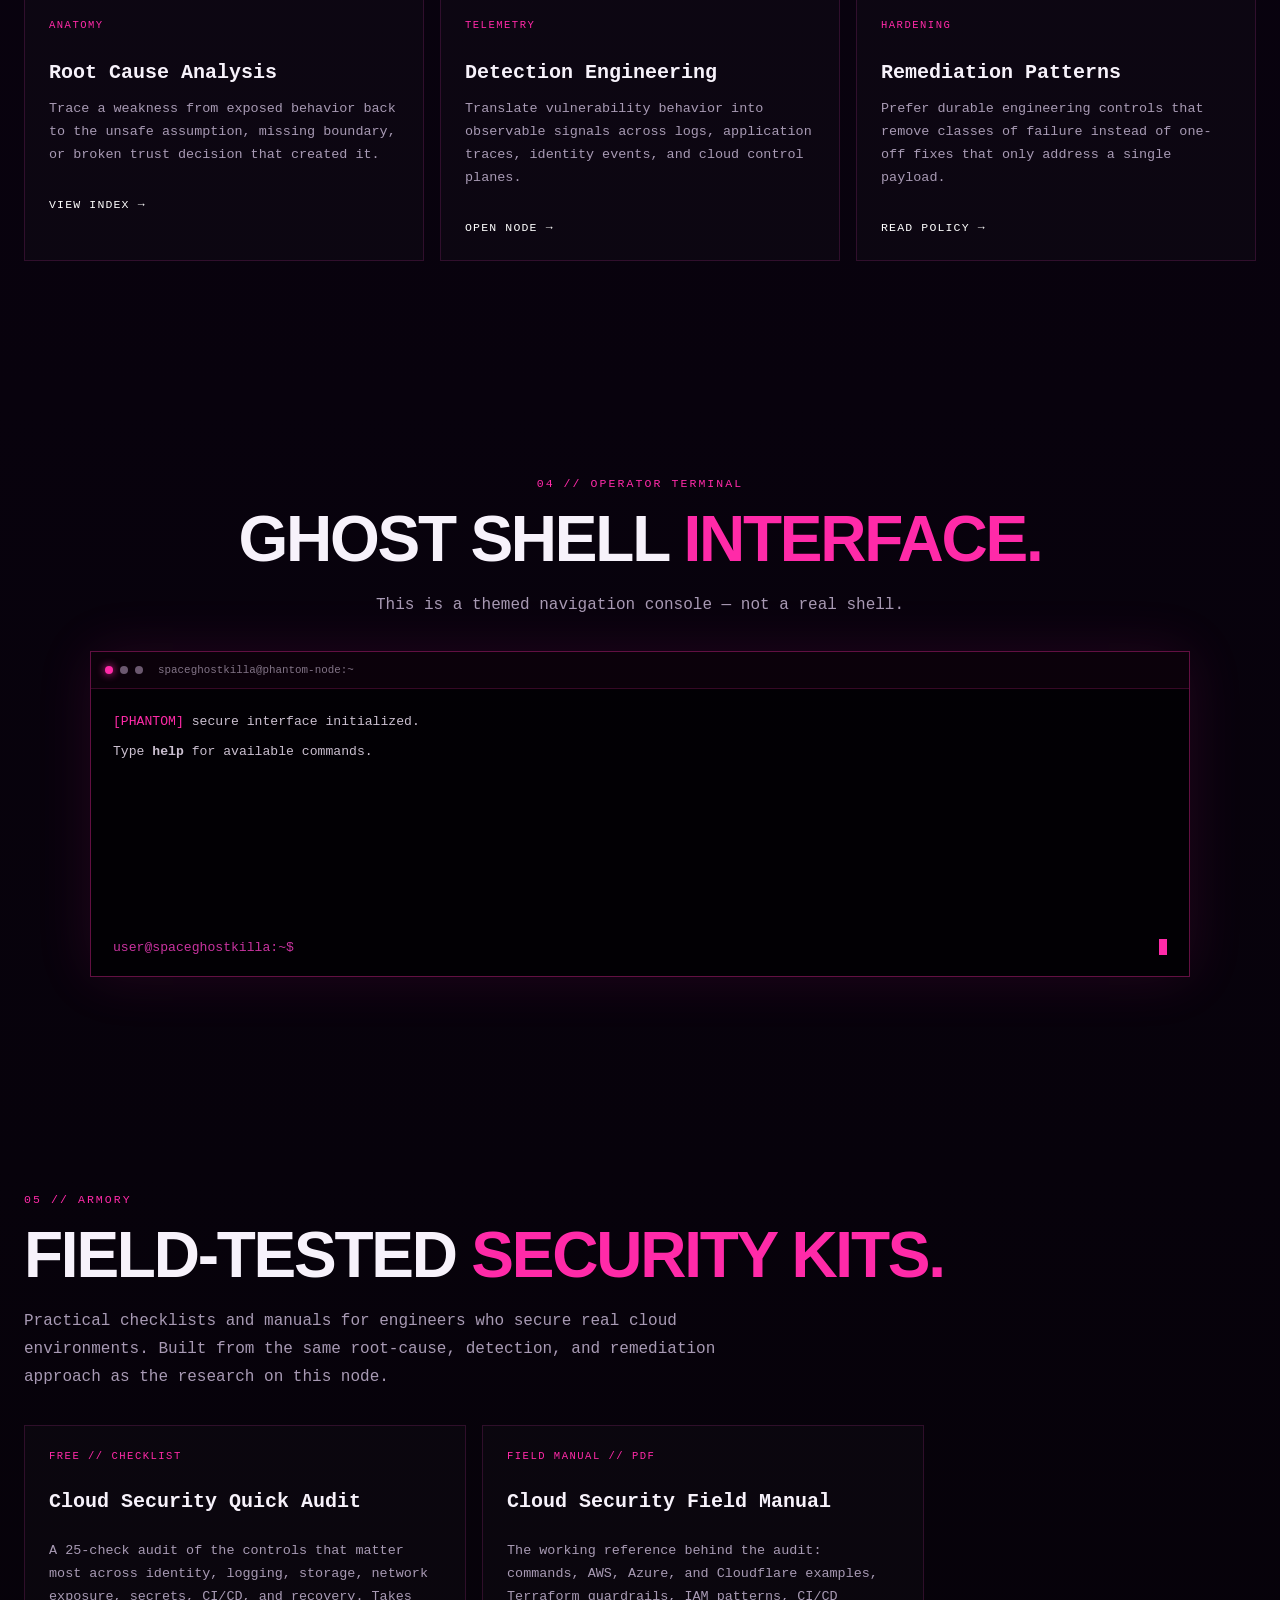
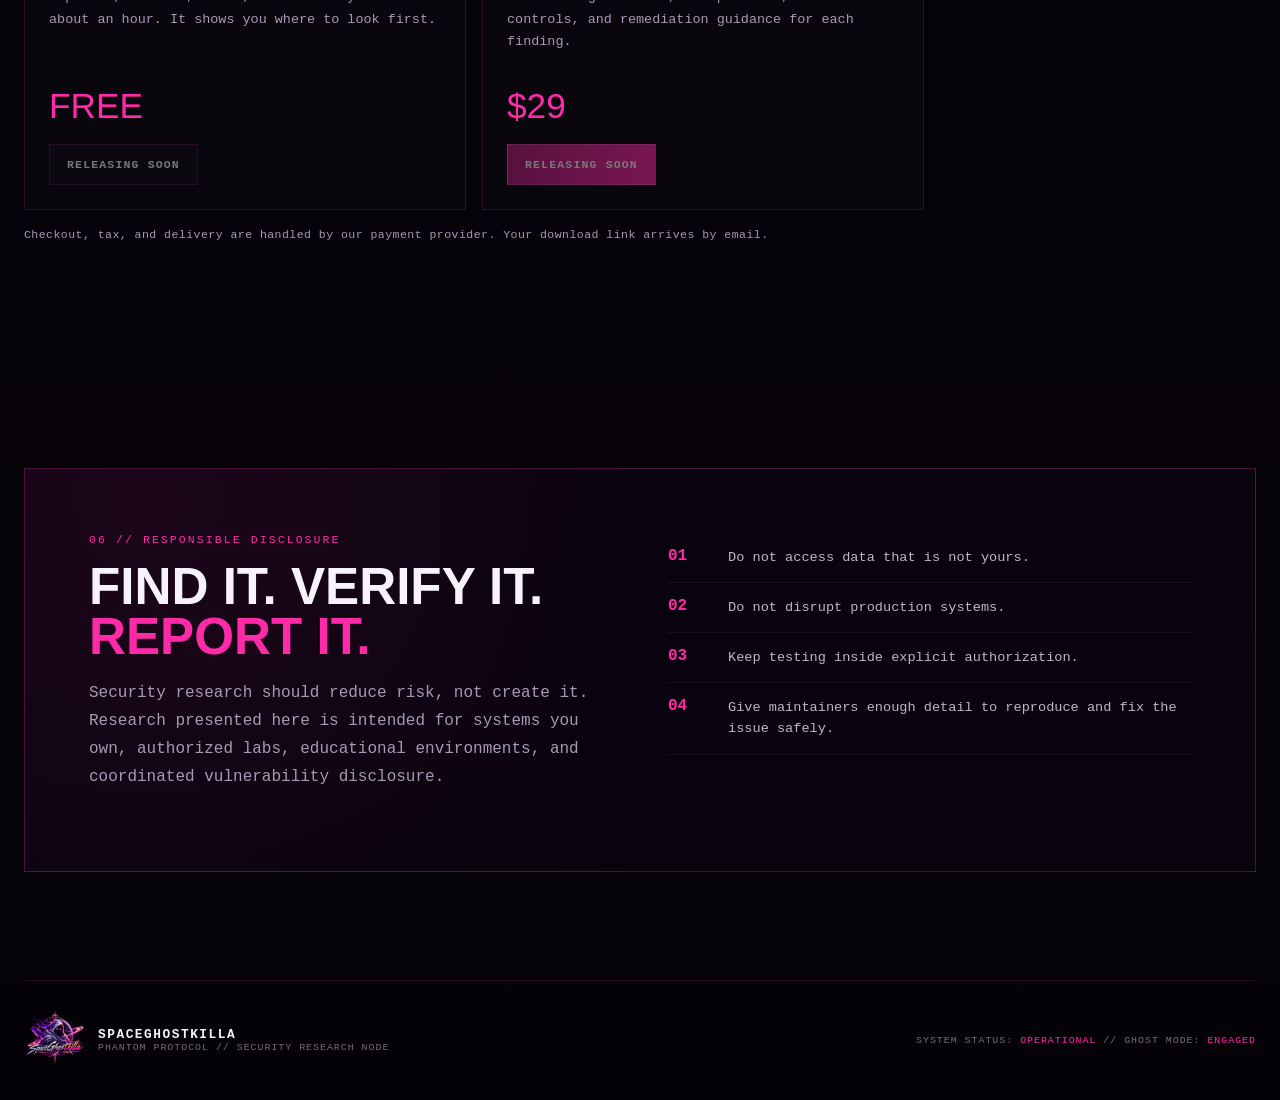
==== commit ba1c39f3: "feat: sharpen homepage positioning and lead with the free audit Co-Authored-By: Claude Opus 5.5 <nor" ====
--- a/index.html
+++ b/index.html
@@ -4,7 +4,7 @@
   <meta charset="utf-8" />
   <meta name="viewport" content="width=device-width, initial-scale=1" />
   <meta name="theme-color" content="#09020f" />
-  <meta name="description" content="SpaceGhostkilla — security research, vulnerability intelligence, defensive engineering, and responsible disclosure." />
+  <meta name="description" content="SpaceGhostkilla — offensive mindset, defensive engineering. Cloud security research, checklists, and tools for engineers who defend real systems." />
   <meta property="og:title" content="SpaceGhostkilla // Phantom Protocol" />
   <meta property="og:description" content="Security research, vulnerability intelligence, defensive engineering, and responsible disclosure." />
   <meta property="og:type" content="website" />
@@ -42,12 +42,12 @@
       <div class="hero-backdrop" aria-hidden="true"></div>
       <div class="hero-grid">
         <div class="hero-copy reveal">
-          <div class="eyebrow">SECURITY RESEARCH // DEFENSIVE INTELLIGENCE // DIGITAL FIELD NOTES</div>
+          <div class="eyebrow">OFFENSIVE MINDSET // DEFENSIVE ENGINEERING</div>
           <h1><span class="metal">SPACE</span><span class="ghost">GHOST</span><span class="killa">KILLA</span></h1>
-          <p class="hero-lede">A personal security research node focused on understanding vulnerabilities, breaking down root causes, and turning offensive knowledge into stronger defenses.</p>
+          <p class="hero-lede">Cloud and application security research, checklists, and tools for engineers who defend real systems. Understand how things break, then engineer them so they don't.</p>
           <div class="hero-actions">
-            <a class="btn btn-primary" href="#vulnerabilities">ENTER VULNERABILITY INDEX</a>
-            <a class="btn btn-ghost" href="#terminal">OPEN TERMINAL</a>
+            <a class="btn btn-primary" href="#store">GET THE FREE CLOUD AUDIT</a>
+            <a class="btn btn-ghost" href="#vulnerabilities">ENTER VULNERABILITY INDEX</a>
           </div>
           <div class="hero-meta">
             <div><span>HOSTNAME</span><strong>SPACEGHOSTKILLA</strong></div>
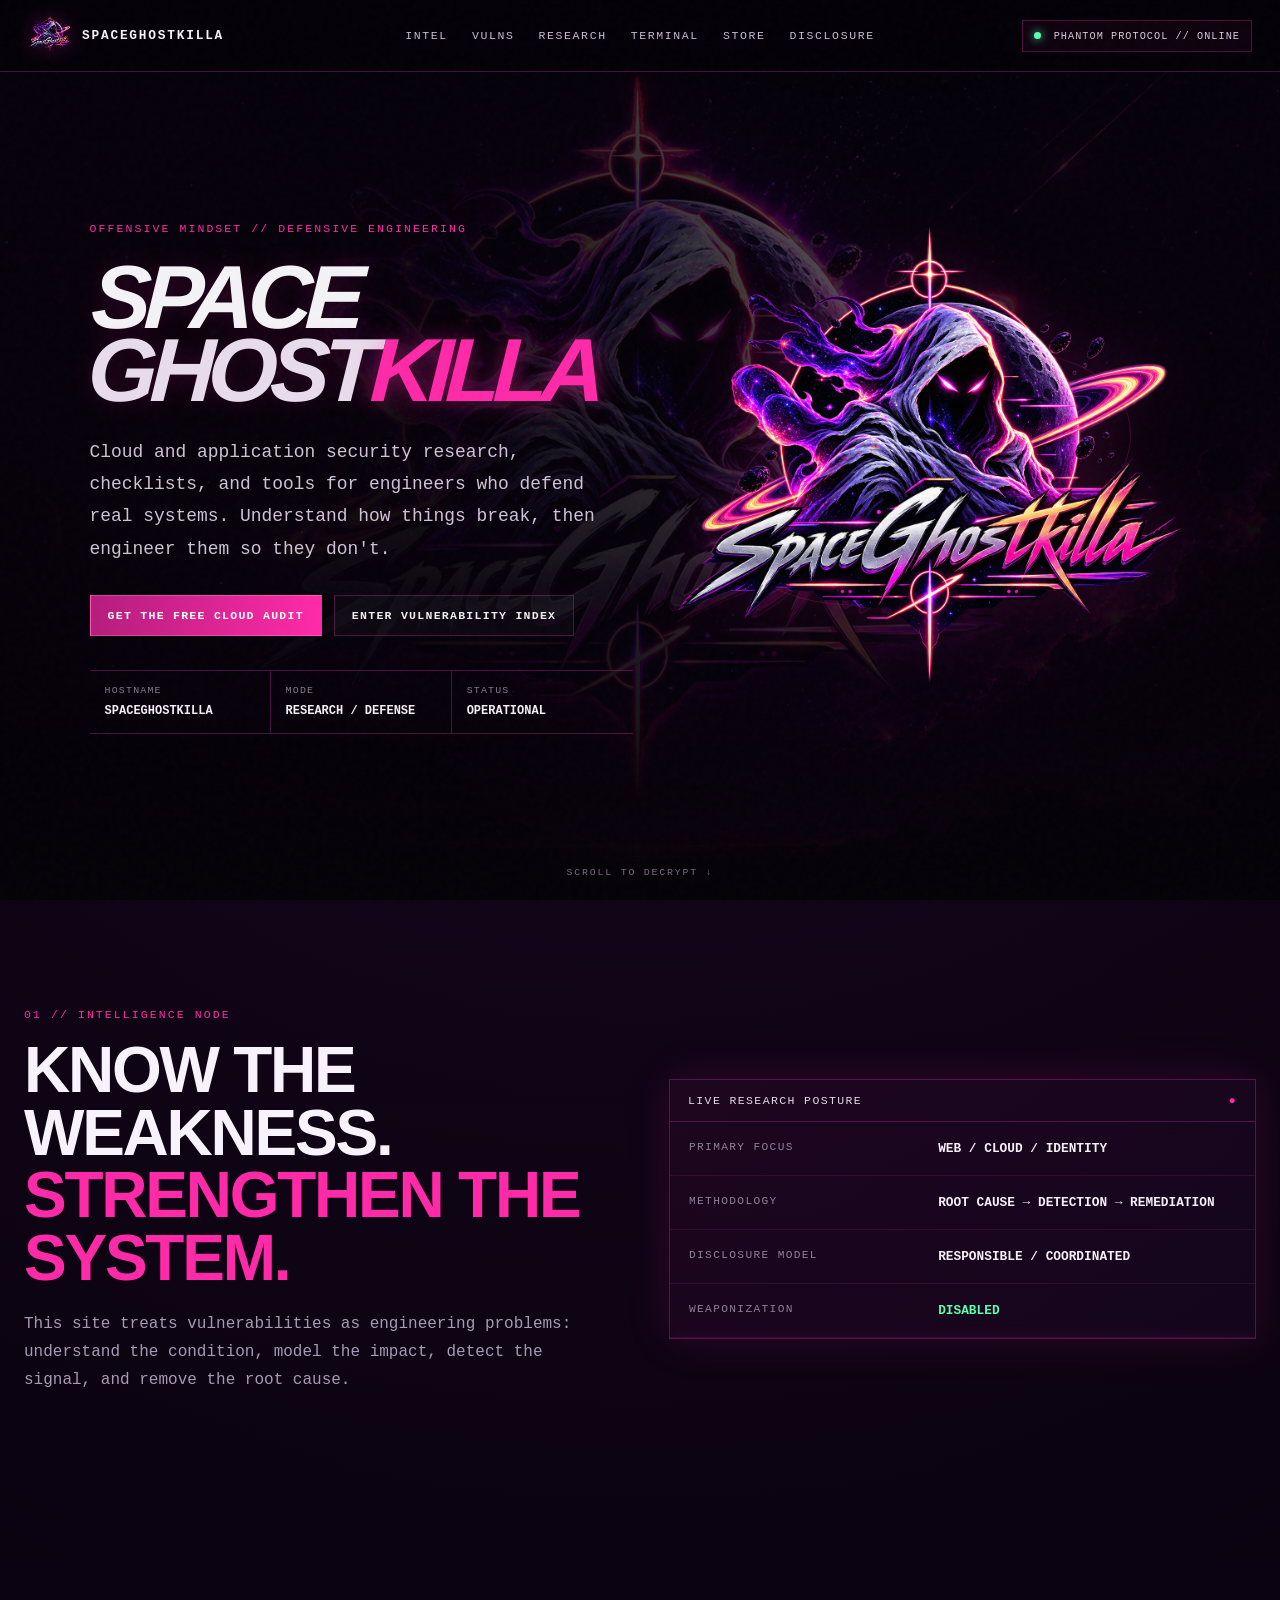
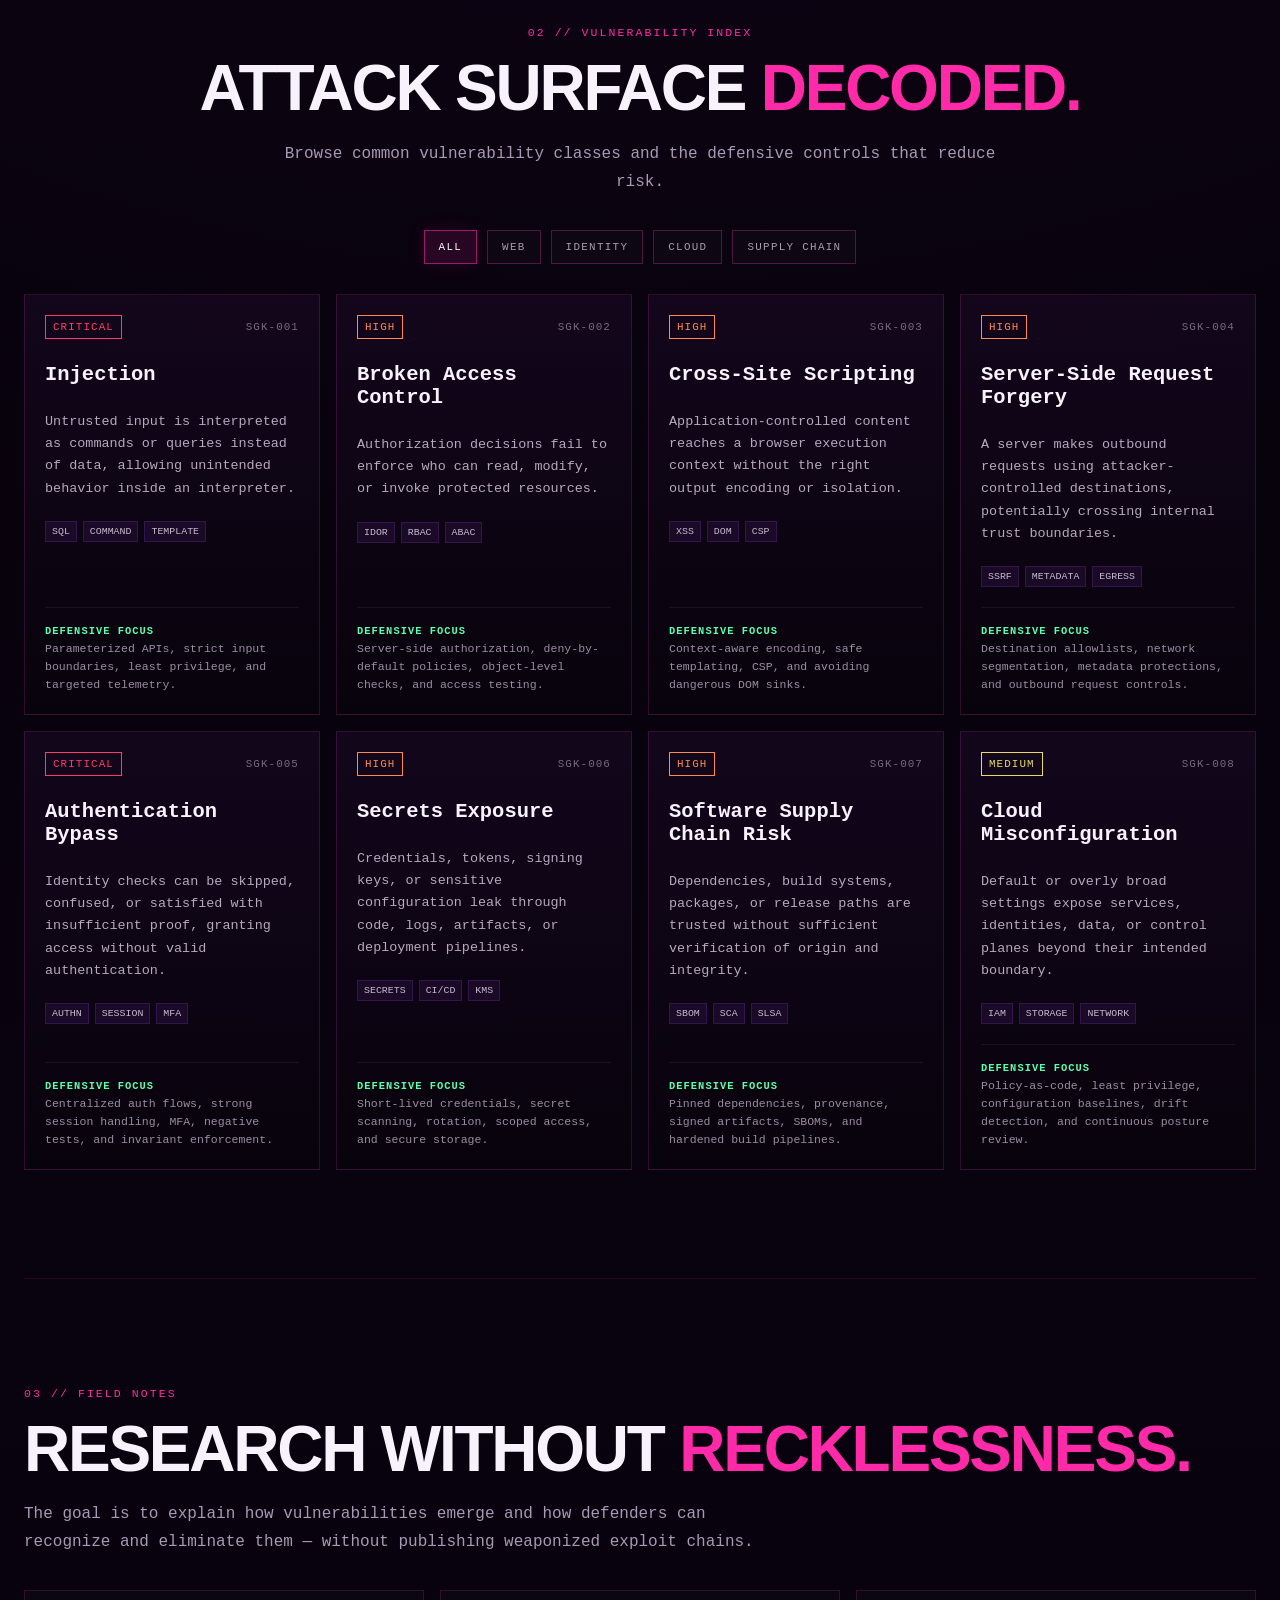
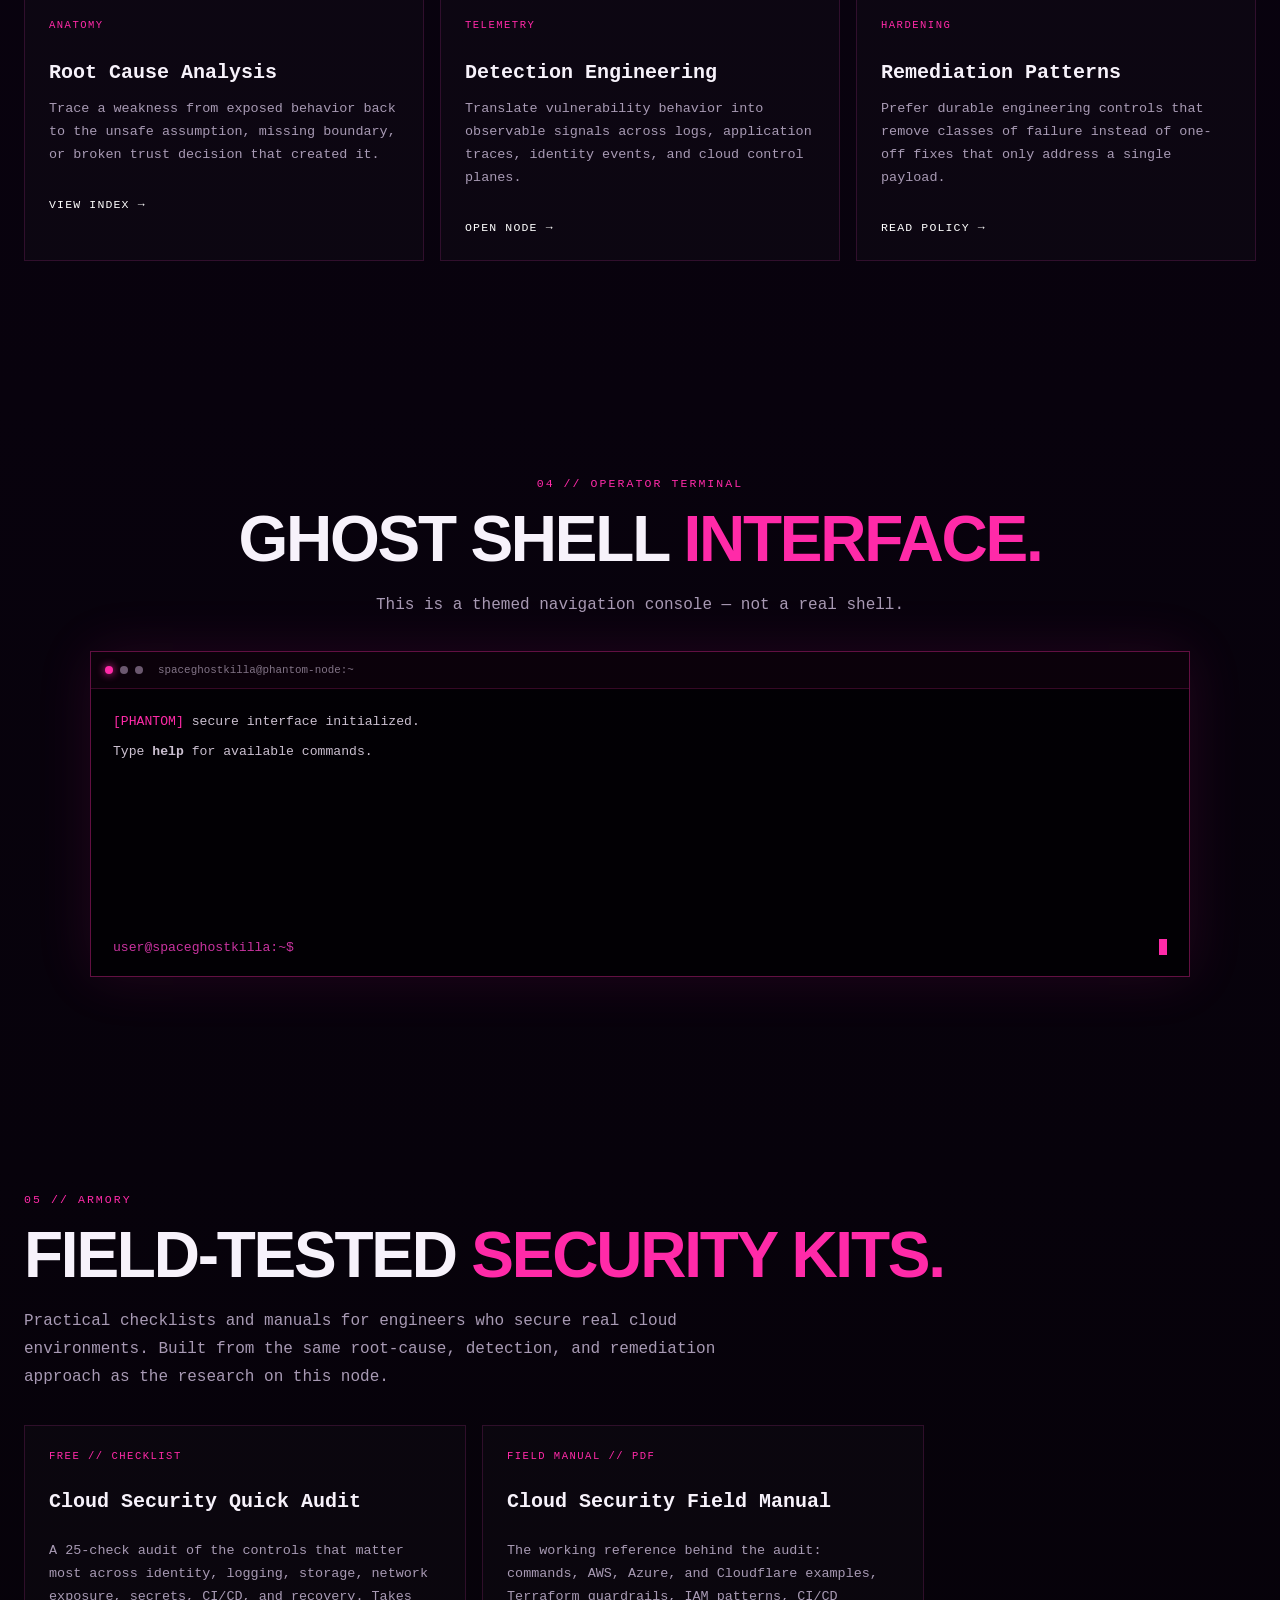
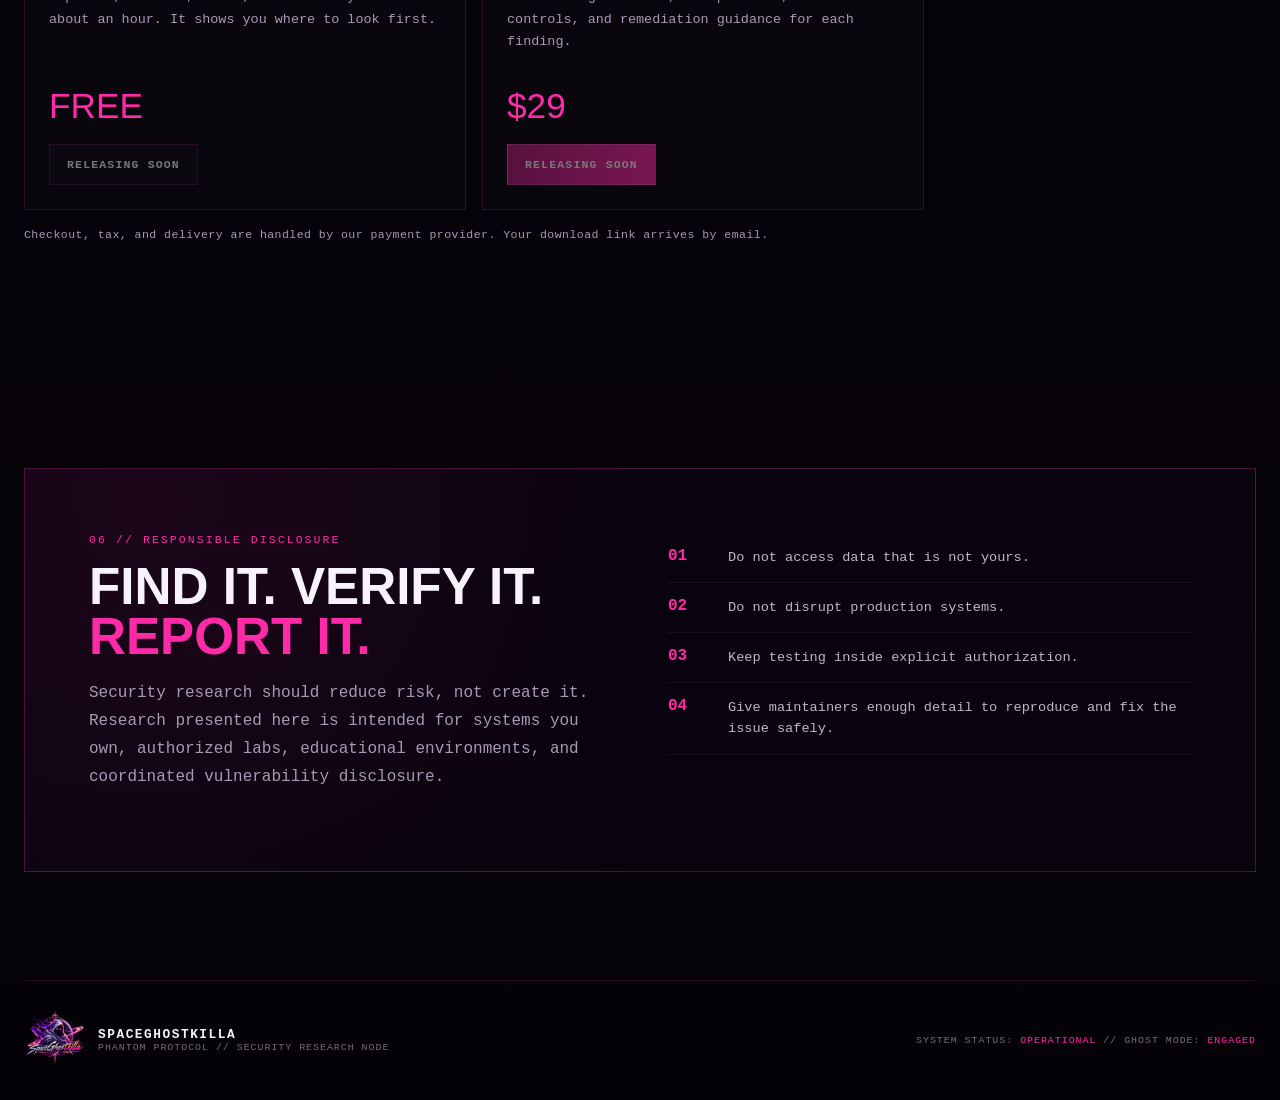
==== commit dbbce77e: "fix: add accessible mobile and tablet navigation The nav was display:none at <=1100px with no altern" ====
--- a/index.html
+++ b/index.html
@@ -26,7 +26,8 @@
       <img src="assets/spaceghostkilla-emblem.png" alt="" />
       <span>SPACEGHOSTKILLA</span>
     </a>
-    <nav class="nav" aria-label="Primary navigation">
+    <button class="nav-toggle" type="button" aria-expanded="false" aria-controls="primary-nav">MENU</button>
+    <nav id="primary-nav" class="nav" aria-label="Primary navigation">
       <a href="#intel">INTEL</a>
       <a href="#vulnerabilities">VULNS</a>
       <a href="#research">RESEARCH</a>
--- a/styles.css
+++ b/styles.css
@@ -70,6 +70,8 @@
 .nav { display: flex; gap: 24px; }
 .nav a { text-decoration: none; color: #c9bbd1; font-size: .72rem; letter-spacing: .14em; transition: .2s ease; }
 .nav a:hover { color: #fff; text-shadow: 0 0 14px var(--pink); }
+.nav-toggle { display: none; font: inherit; font-size: .66rem; letter-spacing: .14em; color: #fff; background: rgba(255,42,168,.08); border: 1px solid var(--line); padding: 9px 12px; cursor: pointer; }
+.nav-toggle:focus-visible, .nav a:focus-visible { outline: 2px solid var(--pink); outline-offset: 3px; }
 .status-pill { justify-self: end; font-size: .64rem; letter-spacing: .1em; color: #d8cadf; border: 1px solid var(--line); padding: 9px 11px; background: rgba(255,42,168,.045); }
 .status-dot { width: 7px; height: 7px; display: inline-block; border-radius: 50%; background: var(--green); box-shadow: 0 0 10px var(--green); margin-right: 6px; }
 
@@ -209,8 +211,11 @@
 @keyframes scan { from { top: -2%; } to { top: 102%; } }
 
 @media (max-width: 1100px) {
-  .topbar { grid-template-columns: 1fr auto; }
-  .nav { display: none; }
+  .topbar { grid-template-columns: 1fr auto auto; gap: 12px; }
+  .nav-toggle { display: block; }
+  .nav { display: none; position: absolute; top: 100%; left: 0; right: 0; flex-direction: column; gap: 0; padding: 8px 20px 16px; background: rgba(5, 2, 8, .97); border-bottom: 1px solid var(--line); }
+  .nav.open { display: flex; }
+  .nav a { padding: 14px 4px; font-size: .8rem; border-bottom: 1px solid rgba(255,68,198,.1); }
   .hero-grid { grid-template-columns: 1fr; }
   .hero-mark { min-height: 360px; order: -1; }
   .hero-mark img { width: min(500px, 88vw); }
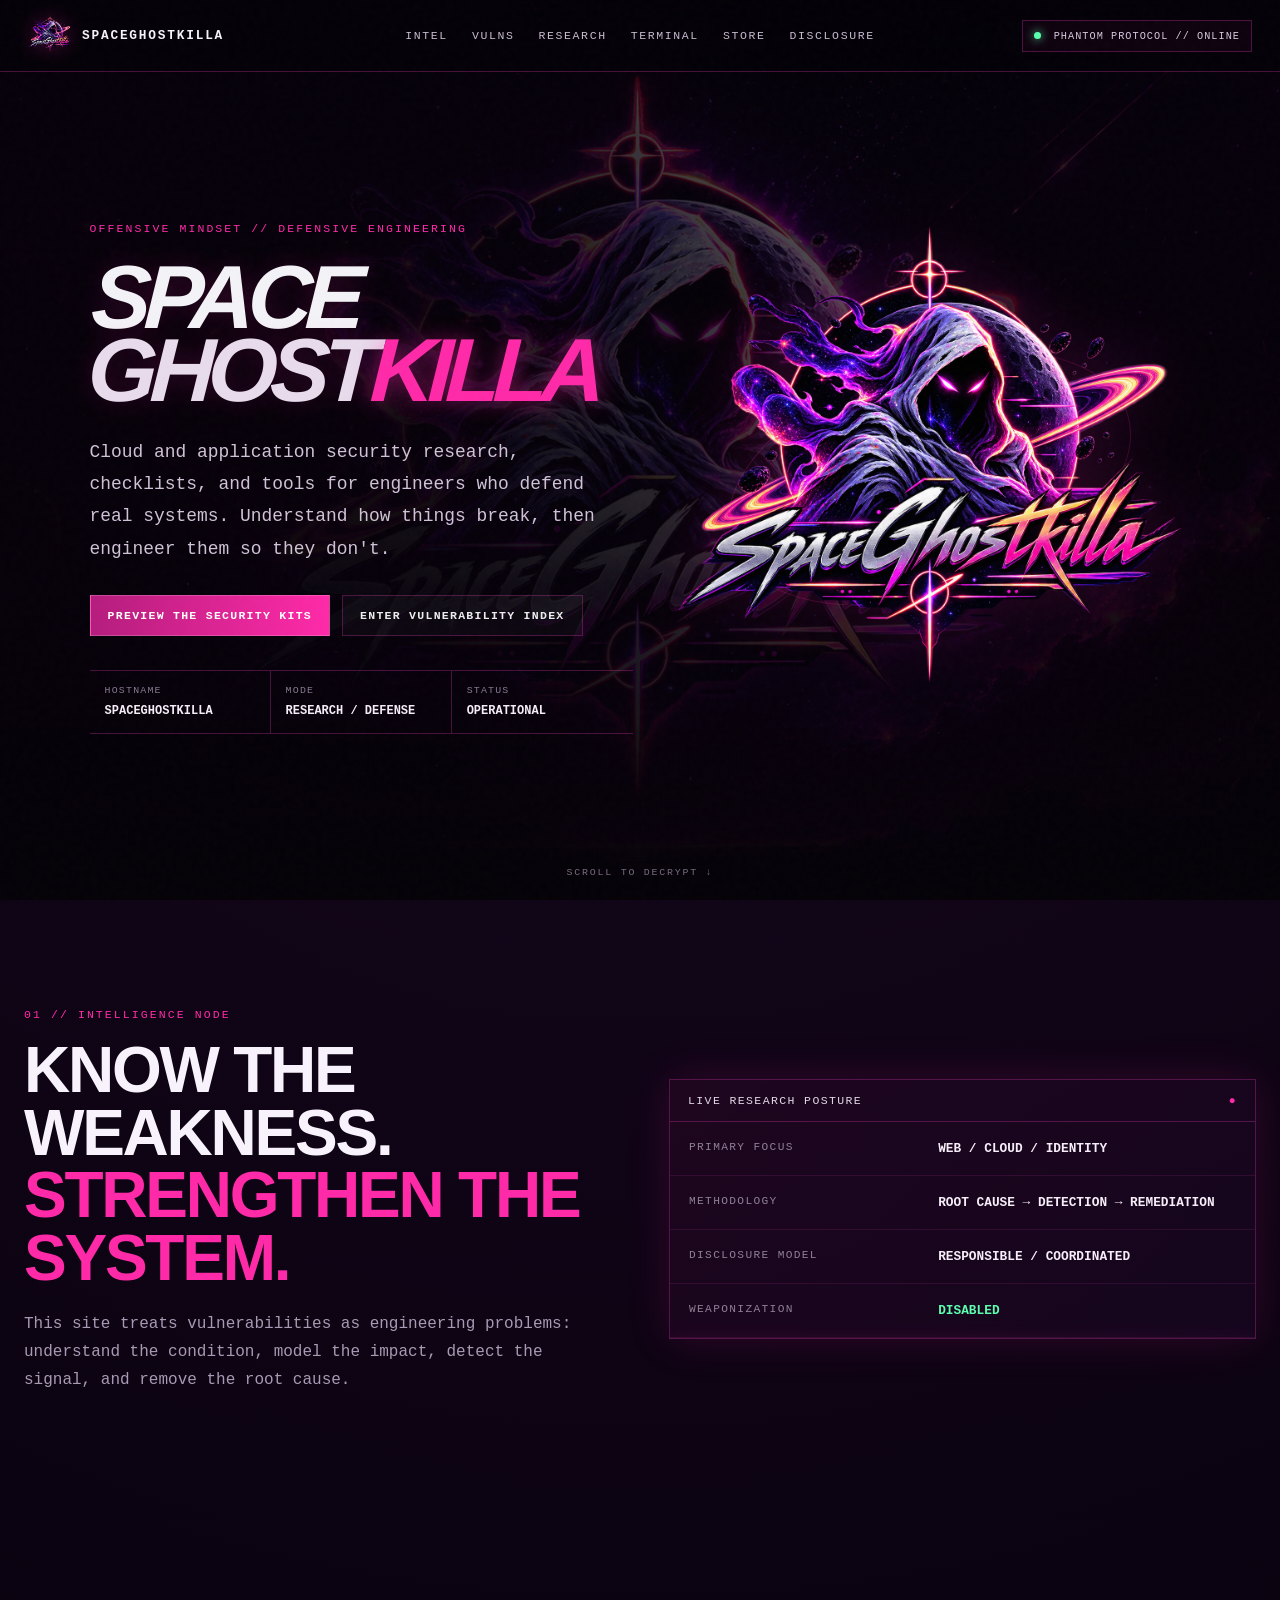
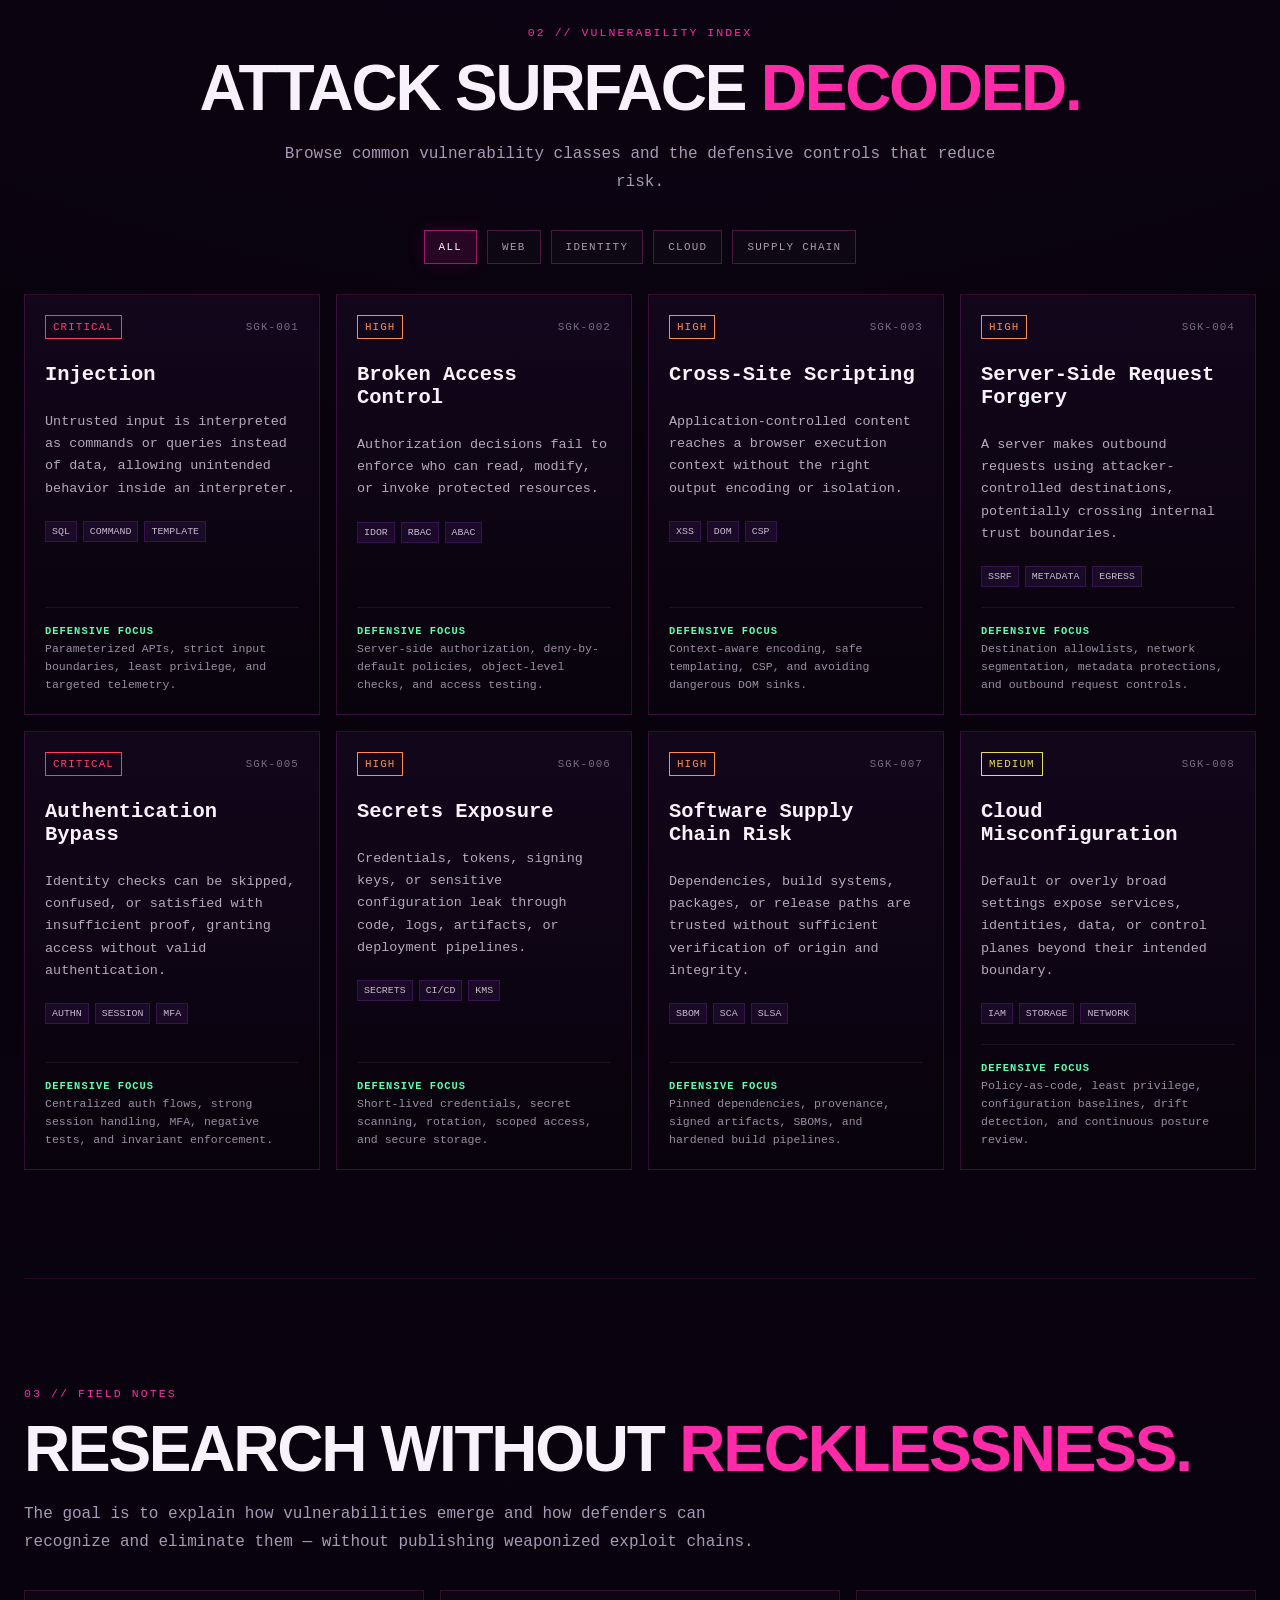
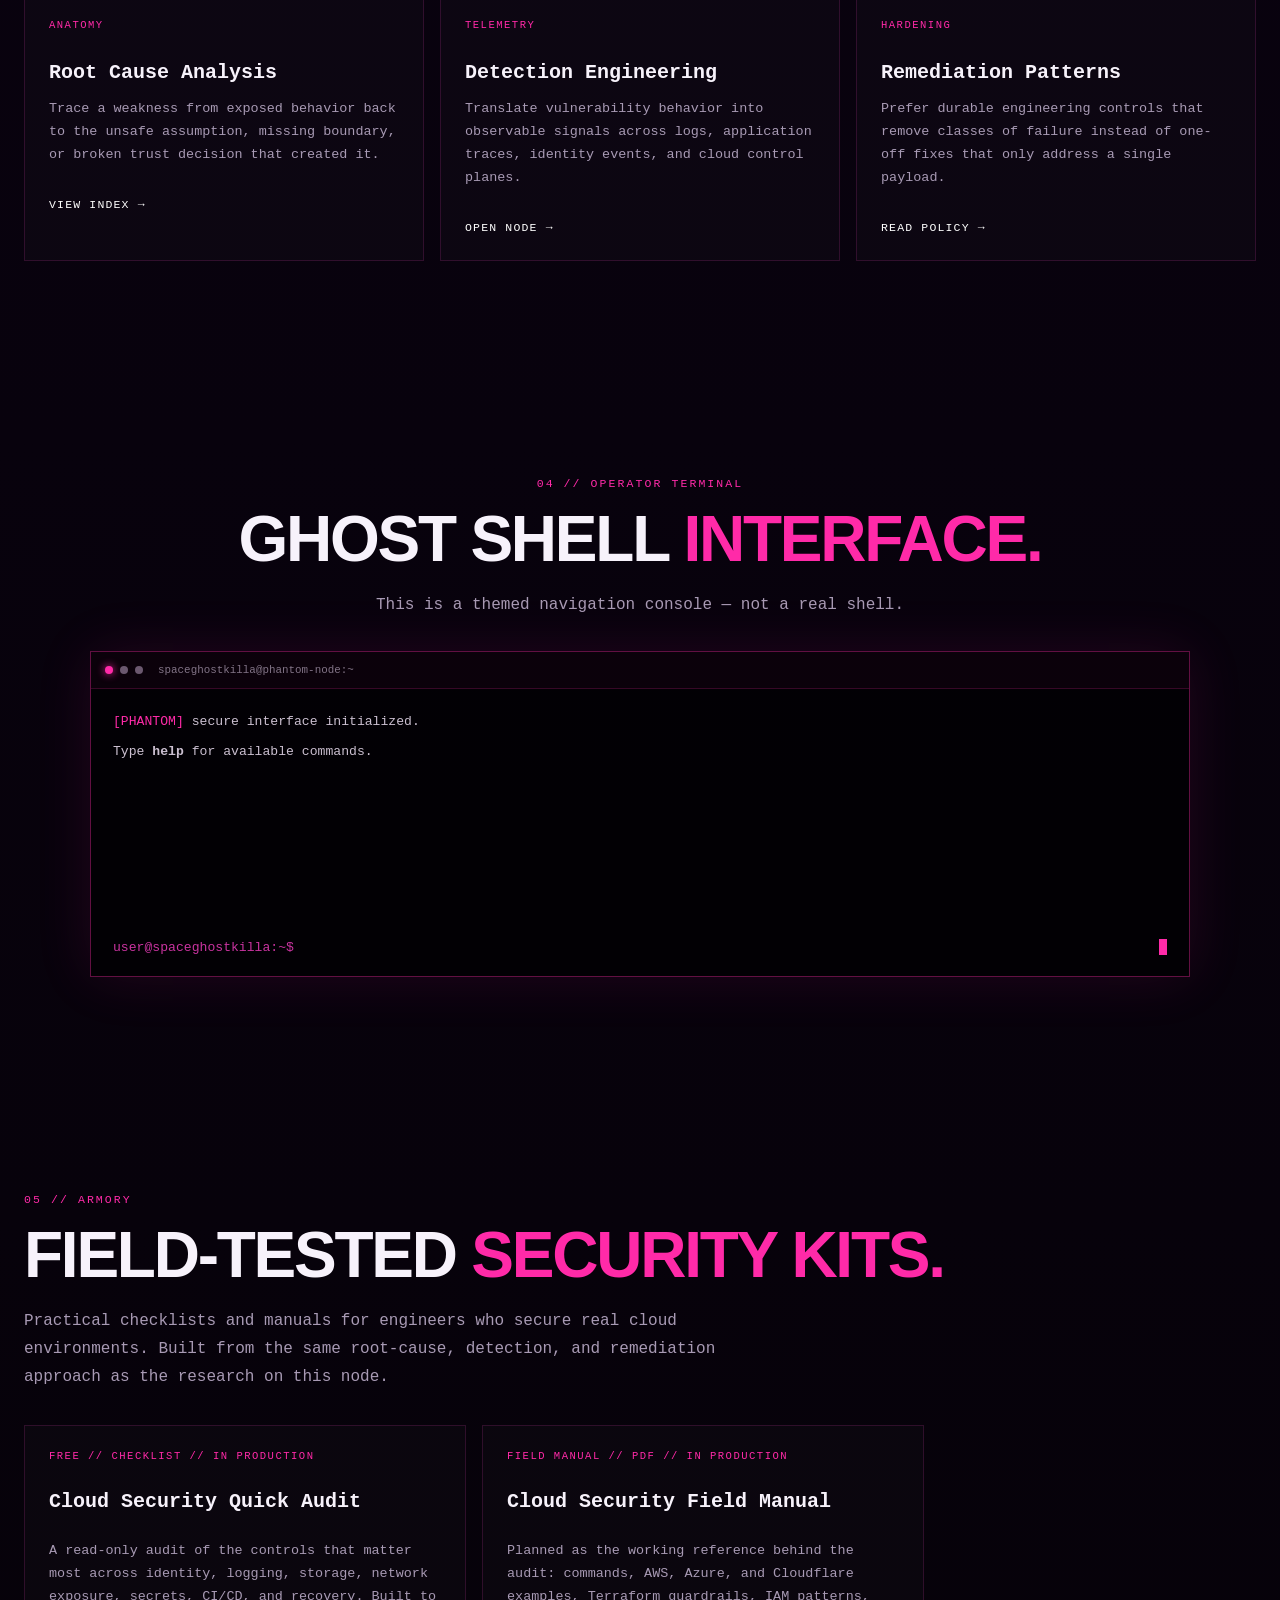
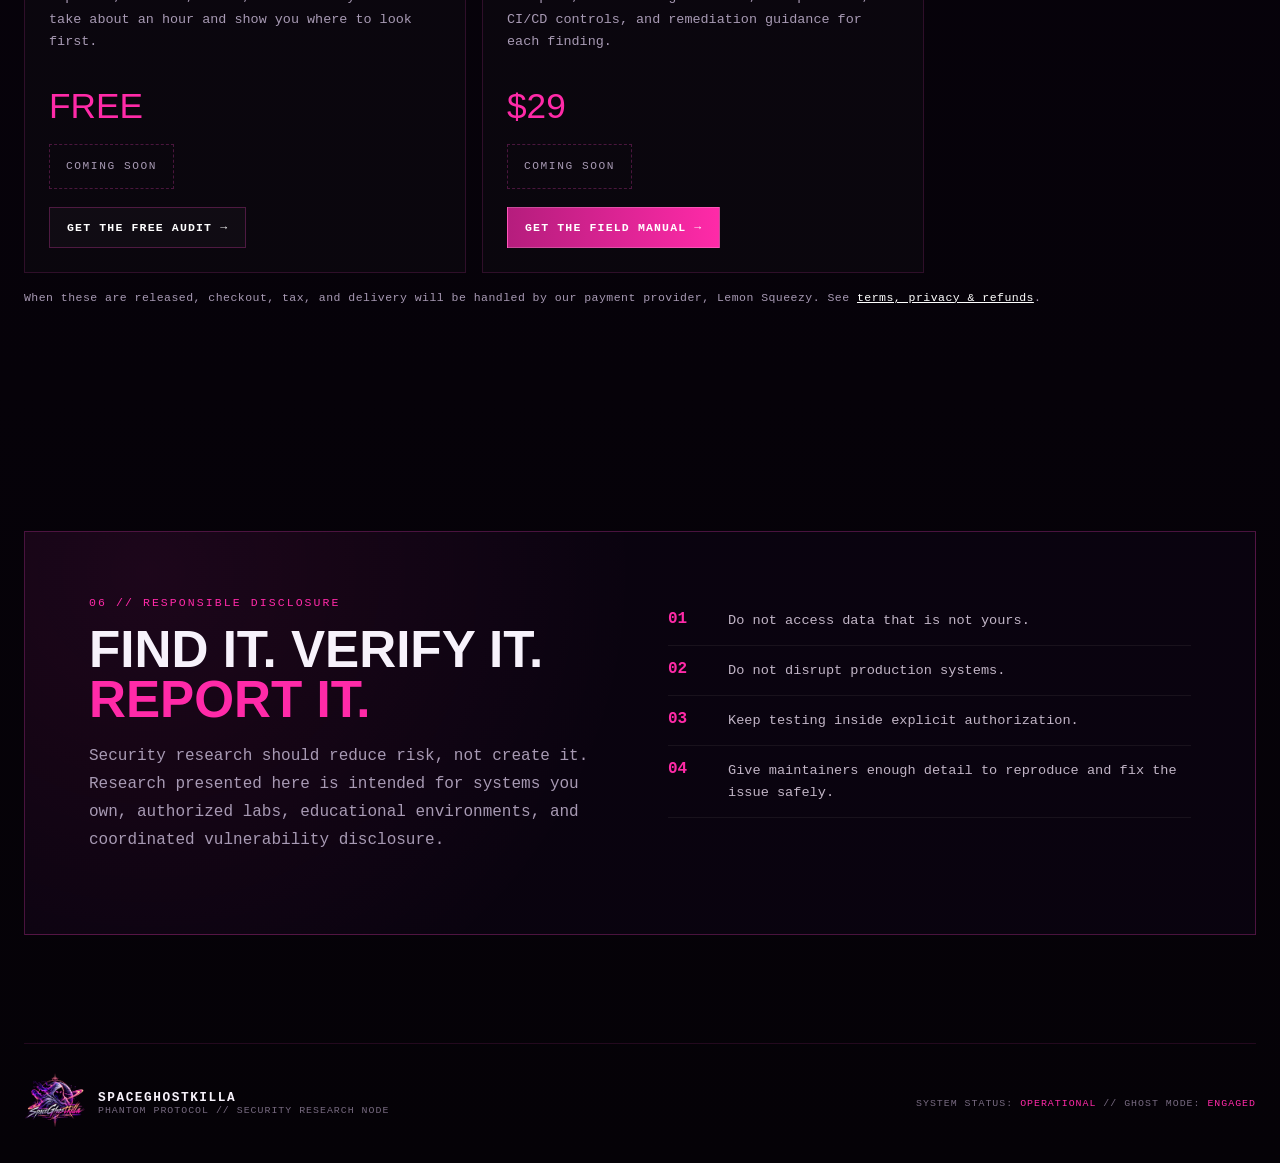
==== commit d6d590eb: "fix: show honest release states instead of dead checkout anchors Unreleased products previously rend" ====
--- a/index.html
+++ b/index.html
@@ -47,7 +47,7 @@
           <h1><span class="metal">SPACE</span><span class="ghost">GHOST</span><span class="killa">KILLA</span></h1>
           <p class="hero-lede">Cloud and application security research, checklists, and tools for engineers who defend real systems. Understand how things break, then engineer them so they don't.</p>
           <div class="hero-actions">
-            <a class="btn btn-primary" href="#store">GET THE FREE CLOUD AUDIT</a>
+            <a class="btn btn-primary" href="#store" data-ready-when="quick-audit" data-ready-label="GET THE FREE CLOUD AUDIT">PREVIEW THE SECURITY KITS</a>
             <a class="btn btn-ghost" href="#vulnerabilities">ENTER VULNERABILITY INDEX</a>
           </div>
           <div class="hero-meta">
@@ -223,21 +223,23 @@
       </div>
       <div class="research-grid store-grid">
         <article class="research-card product-card reveal delay-1">
-          <span>FREE // CHECKLIST</span>
+          <span>FREE // CHECKLIST // IN PRODUCTION</span>
           <h3>Cloud Security Quick Audit</h3>
-          <p>A 25-check audit of the controls that matter most across identity, logging, storage, network exposure, secrets, CI/CD, and recovery. Takes about an hour. It shows you where to look first.</p>
+          <p>A read-only audit of the controls that matter most across identity, logging, storage, network exposure, secrets, CI/CD, and recovery. Built to take about an hour and show you where to look first.</p>
           <div class="price">FREE</div>
-          <a class="btn btn-ghost checkout" data-checkout="quick-audit" data-label="GET THE FREE AUDIT →">RELEASING SOON</a>
+          <p class="release-state" data-pending="quick-audit">COMING SOON</p>
+          <a class="btn btn-ghost" data-checkout="quick-audit" hidden>GET THE FREE AUDIT →</a>
         </article>
         <article class="research-card product-card reveal delay-2">
-          <span>FIELD MANUAL // PDF</span>
+          <span>FIELD MANUAL // PDF // IN PRODUCTION</span>
           <h3>Cloud Security Field Manual</h3>
-          <p>The working reference behind the audit: commands, AWS, Azure, and Cloudflare examples, Terraform guardrails, IAM patterns, CI/CD controls, and remediation guidance for each finding.</p>
+          <p>Planned as the working reference behind the audit: commands, AWS, Azure, and Cloudflare examples, Terraform guardrails, IAM patterns, CI/CD controls, and remediation guidance for each finding.</p>
           <div class="price">$29</div>
-          <a class="btn btn-primary checkout" data-checkout="field-manual" data-label="GET THE FIELD MANUAL →">RELEASING SOON</a>
-        </article>
-      </div>
-      <p class="store-note">Checkout, tax, and delivery are handled by our payment provider. Your download link arrives by email.</p>
+          <p class="release-state" data-pending="field-manual">COMING SOON</p>
+          <a class="btn btn-primary" data-checkout="field-manual" hidden>GET THE FIELD MANUAL →</a>
+        </article>
+      </div>
+      <p class="store-note">When these are released, checkout, tax, and delivery will be handled by our payment provider, Lemon Squeezy. See <a href="legal.html">terms, privacy &amp; refunds</a>.</p>
     </section>
 
     <section id="disclosure" class="section disclosure-section">
--- a/styles.css
+++ b/styles.css
@@ -168,8 +168,9 @@
 .product-card { display: flex; flex-direction: column; }
 .product-card .price { margin: auto 0 0; padding-top: 18px; font-family: Impact, Haettenschweiler, "Arial Narrow Bold", sans-serif; font-size: 2.2rem; color: var(--pink); }
 .research-card a.btn { align-self: flex-start; padding: 13px 17px; }
-.checkout:not([href]) { opacity: .45; cursor: default; pointer-events: none; }
+.release-state { align-self: flex-start; margin: 18px 0 0 !important; padding: 12px 16px; border: 1px dashed var(--line); color: var(--muted) !important; font-size: .7rem !important; letter-spacing: .14em; }
 .store-note { color: var(--muted); font-size: .72rem; letter-spacing: .04em; margin-top: 18px; }
+.store-note a { color: #fff; }
 .research-card a { display: inline-block; margin-top: 18px; color: #fff; text-decoration: none; font-size: .72rem; letter-spacing: .1em; }
 
 .terminal-section { width: min(1100px, calc(100% - 48px)); }
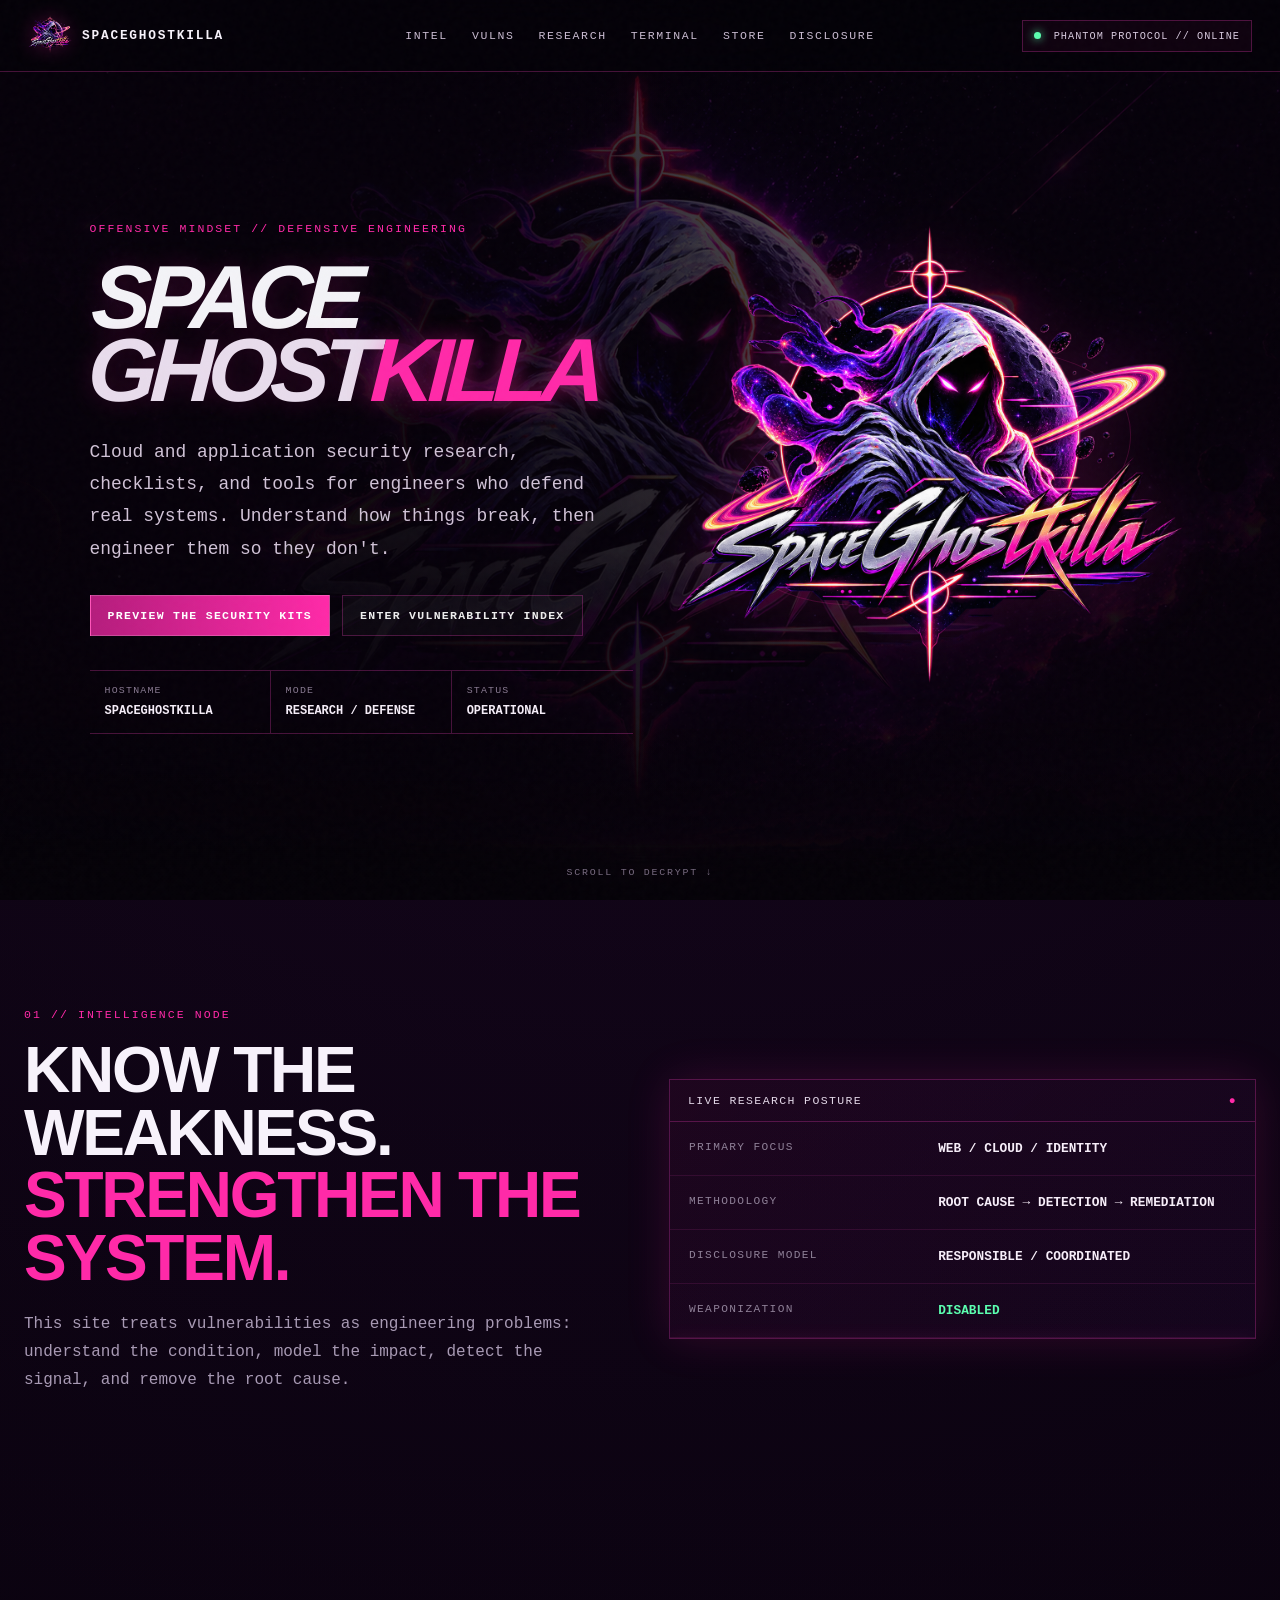
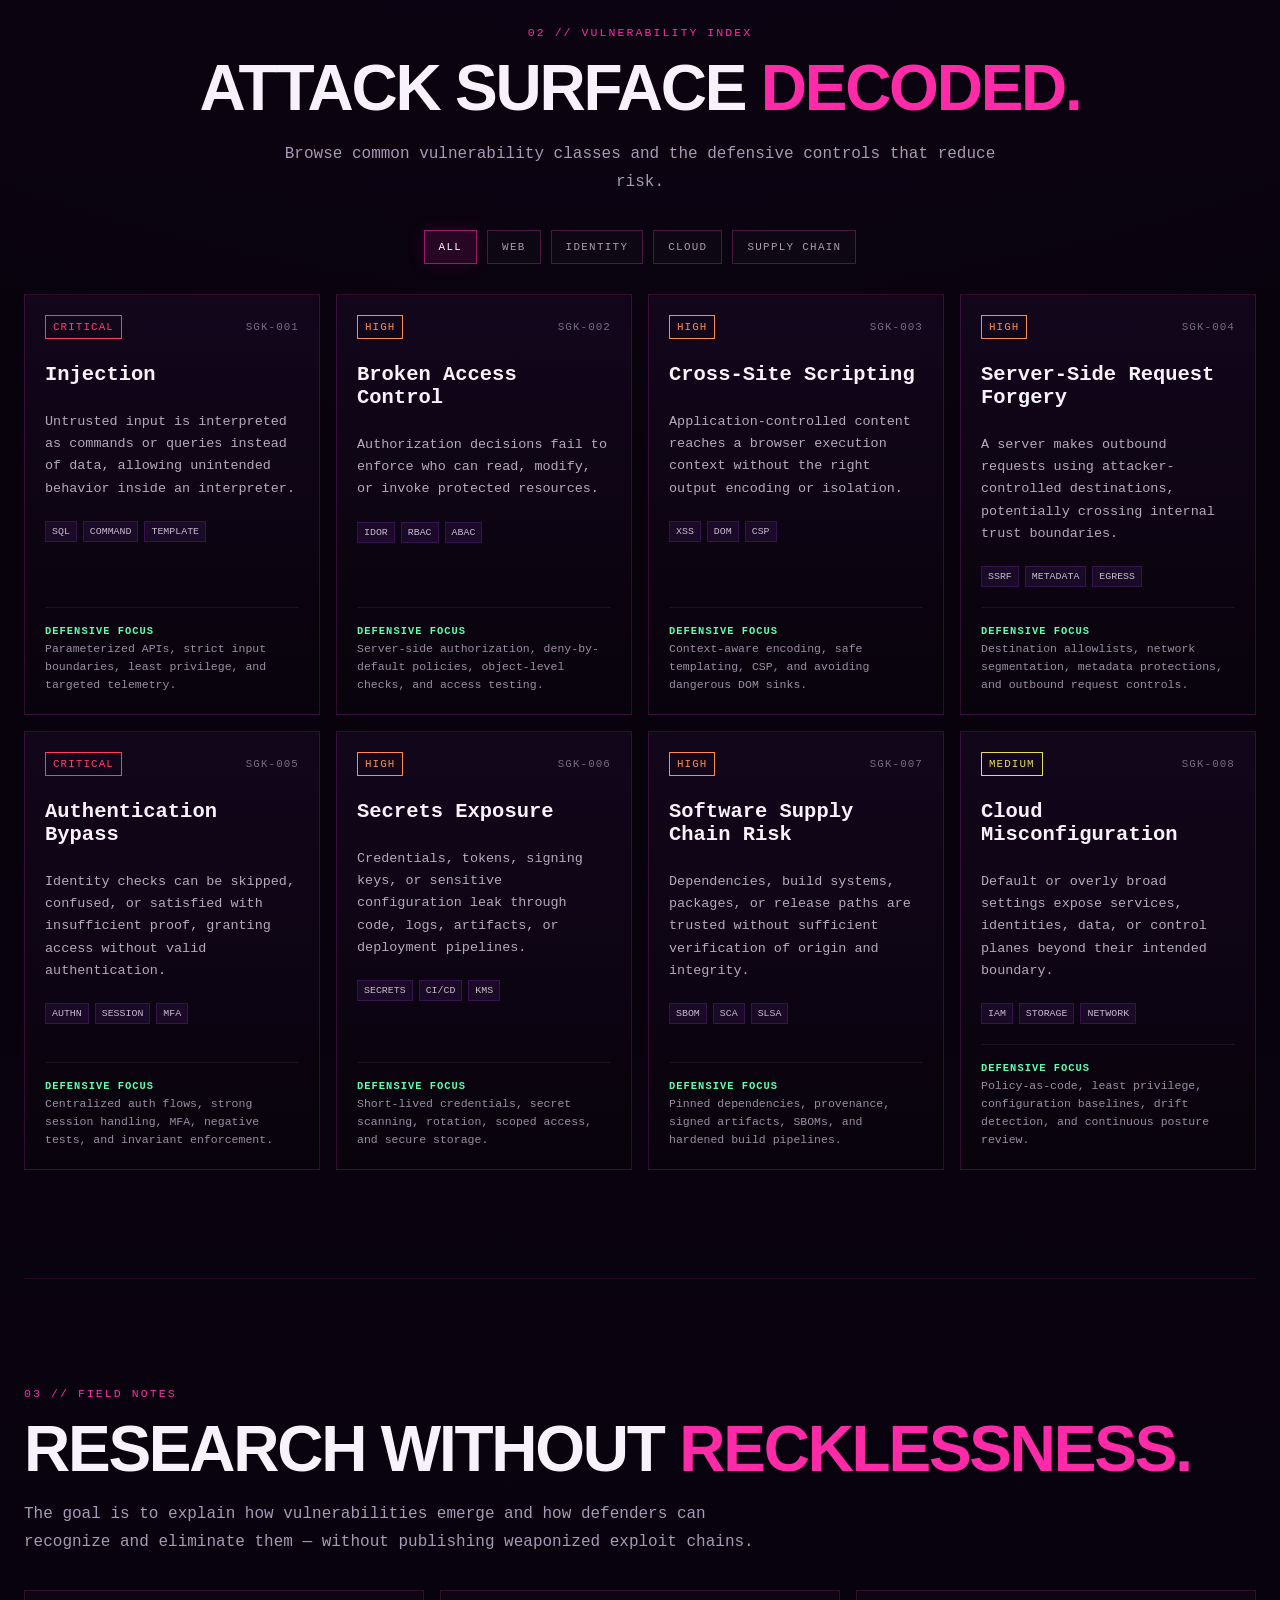
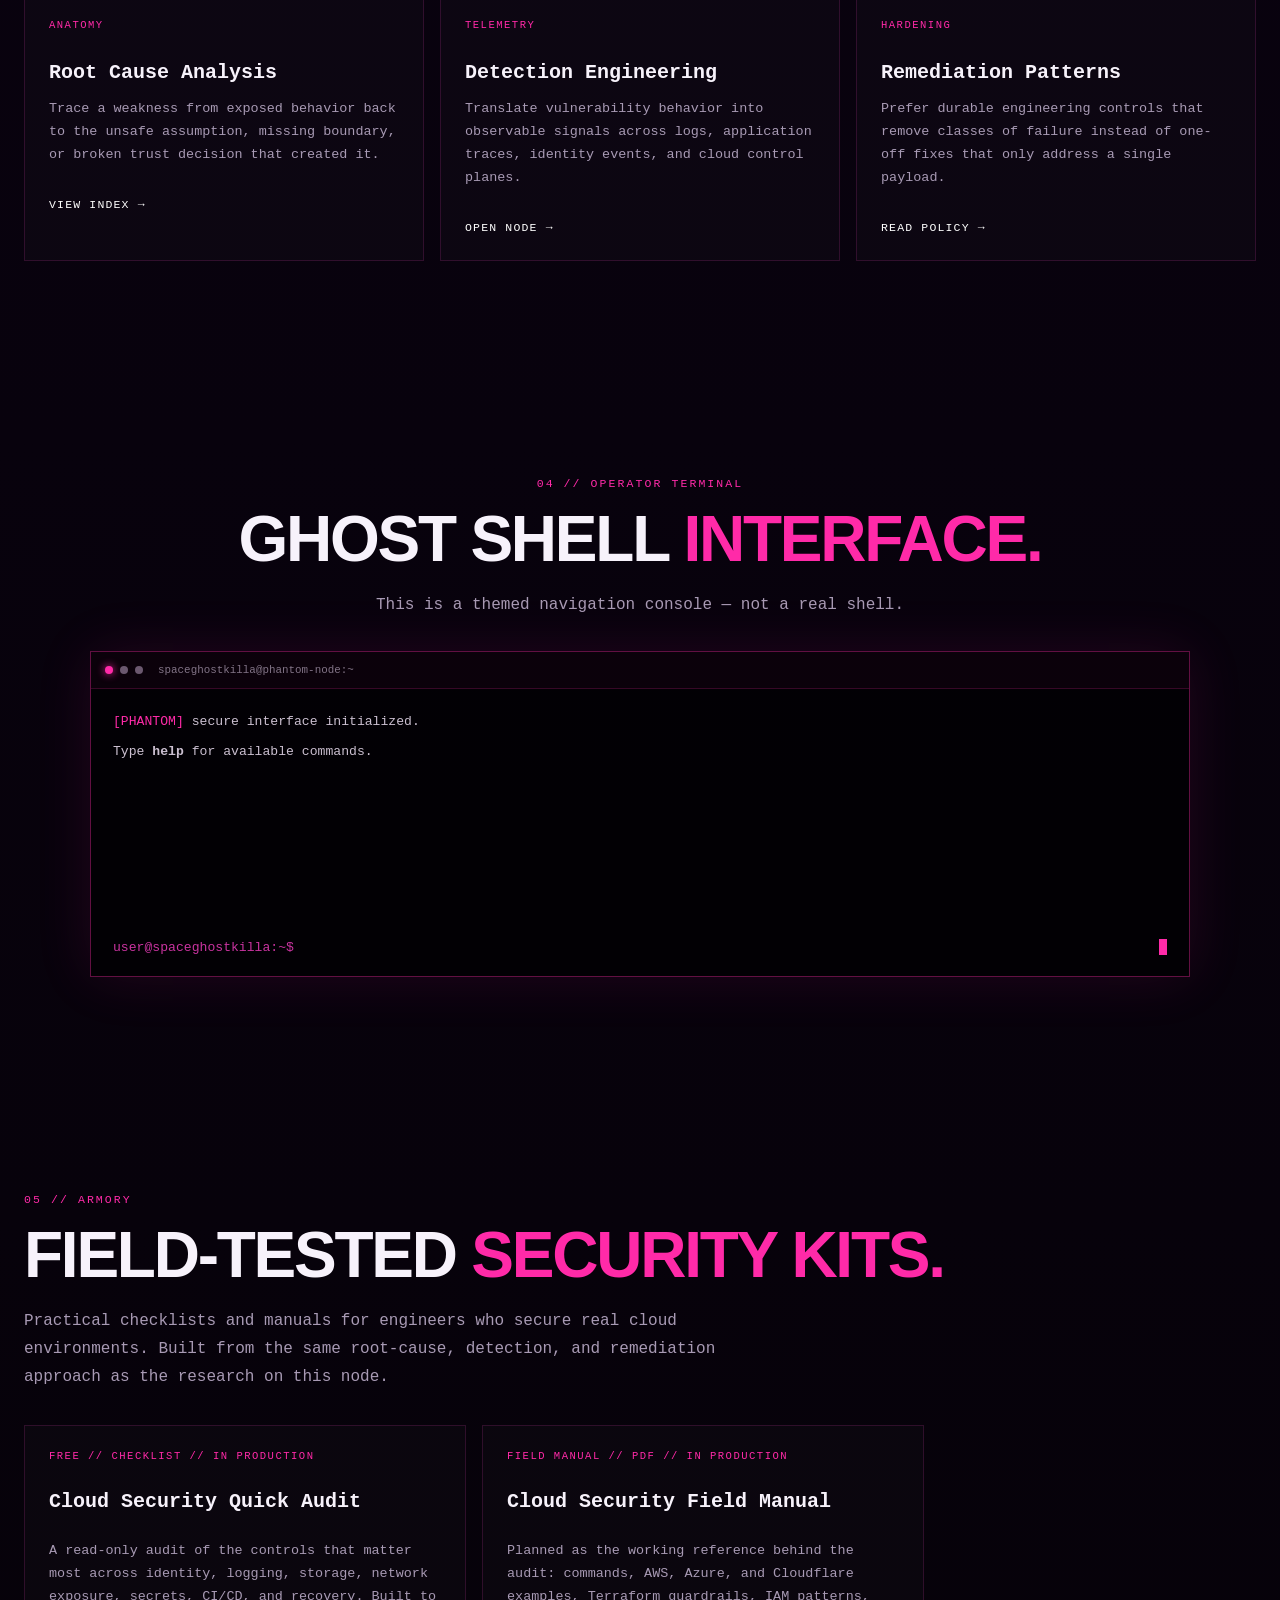
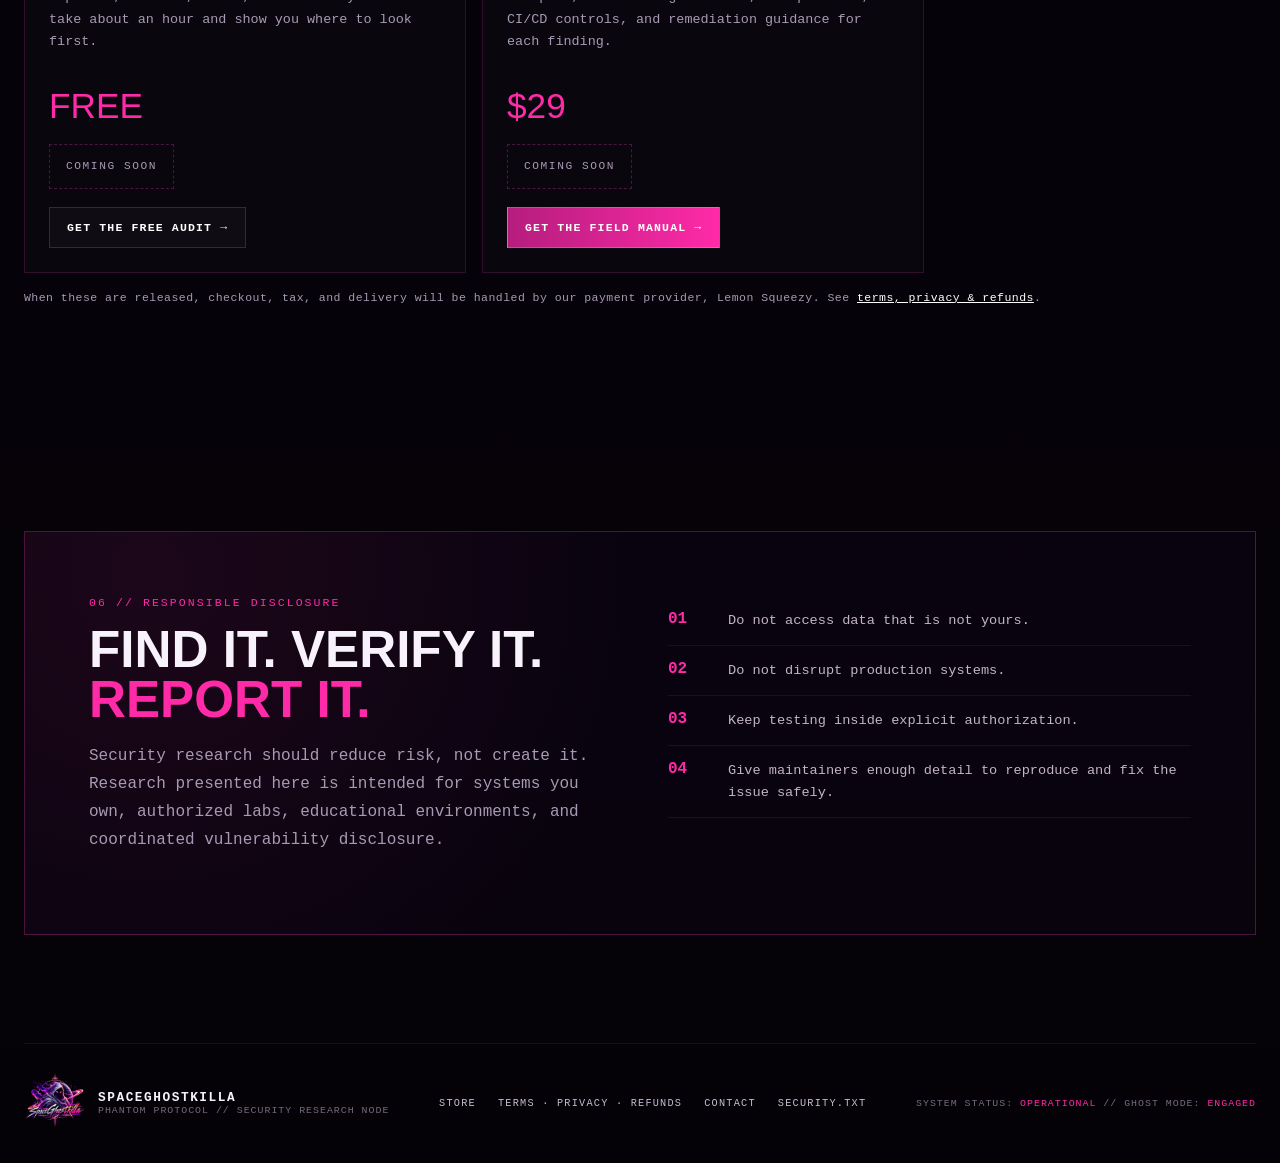
==== commit 520c2c5b: "feat: add terms, privacy, refund, and contact page legal.html states Lemon Squeezy as merchant of re" ====
--- a/index.html
+++ b/index.html
@@ -264,6 +264,12 @@
       <img src="assets/spaceghostkilla-emblem.png" alt="" />
       <div><strong>SPACEGHOSTKILLA</strong><span>PHANTOM PROTOCOL // SECURITY RESEARCH NODE</span></div>
     </div>
+    <nav class="footer-links" aria-label="Footer">
+      <a href="#store">STORE</a>
+      <a href="legal.html">TERMS · PRIVACY · REFUNDS</a>
+      <a href="legal.html#contact">CONTACT</a>
+      <a href=".well-known/security.txt">SECURITY.TXT</a>
+    </nav>
     <div class="footer-meta">SYSTEM STATUS: <span>OPERATIONAL</span> // GHOST MODE: <span>ENGAGED</span></div>
   </footer>
 
--- a/styles.css
+++ b/styles.css
@@ -194,13 +194,17 @@
 .rules span { color: var(--pink); font-weight: 900; }
 .rules p { margin: 0; color: #c2b5c7; line-height: 1.55; font-size: .85rem; }
 
-footer { width: min(1380px, calc(100% - 48px)); margin: 0 auto; min-height: 120px; border-top: 1px solid rgba(255,68,198,.12); display: flex; align-items: center; justify-content: space-between; gap: 24px; padding: 28px 0; }
+footer { width: min(1380px, calc(100% - 48px)); margin: 0 auto; min-height: 120px; border-top: 1px solid rgba(255,68,198,.12); display: flex; flex-wrap: wrap; align-items: center; justify-content: space-between; gap: 24px; padding: 28px 0; }
 .footer-brand { display: flex; align-items: center; gap: 12px; }
 .footer-brand img { width: 62px; height: 62px; object-fit: contain; }
 .footer-brand strong, .footer-brand span { display: block; }
 .footer-brand strong { letter-spacing: .12em; font-size: .8rem; }
 .footer-brand span, .footer-meta { color: #776a80; font-size: .62rem; letter-spacing: .1em; }
 .footer-meta span { color: var(--pink); }
+.footer-links { display: flex; flex-wrap: wrap; gap: 10px 22px; }
+.footer-links a { color: #c9bbd1; text-decoration: none; font-size: .64rem; letter-spacing: .12em; padding: 6px 0; }
+.footer-links a:hover { color: #fff; }
+.footer-links a:focus-visible { outline: 2px solid var(--pink); outline-offset: 3px; }
 
 .reveal { opacity: 0; transform: translateY(18px); transition: opacity .7s ease, transform .7s ease; }
 .reveal.visible { opacity: 1; transform: translateY(0); }
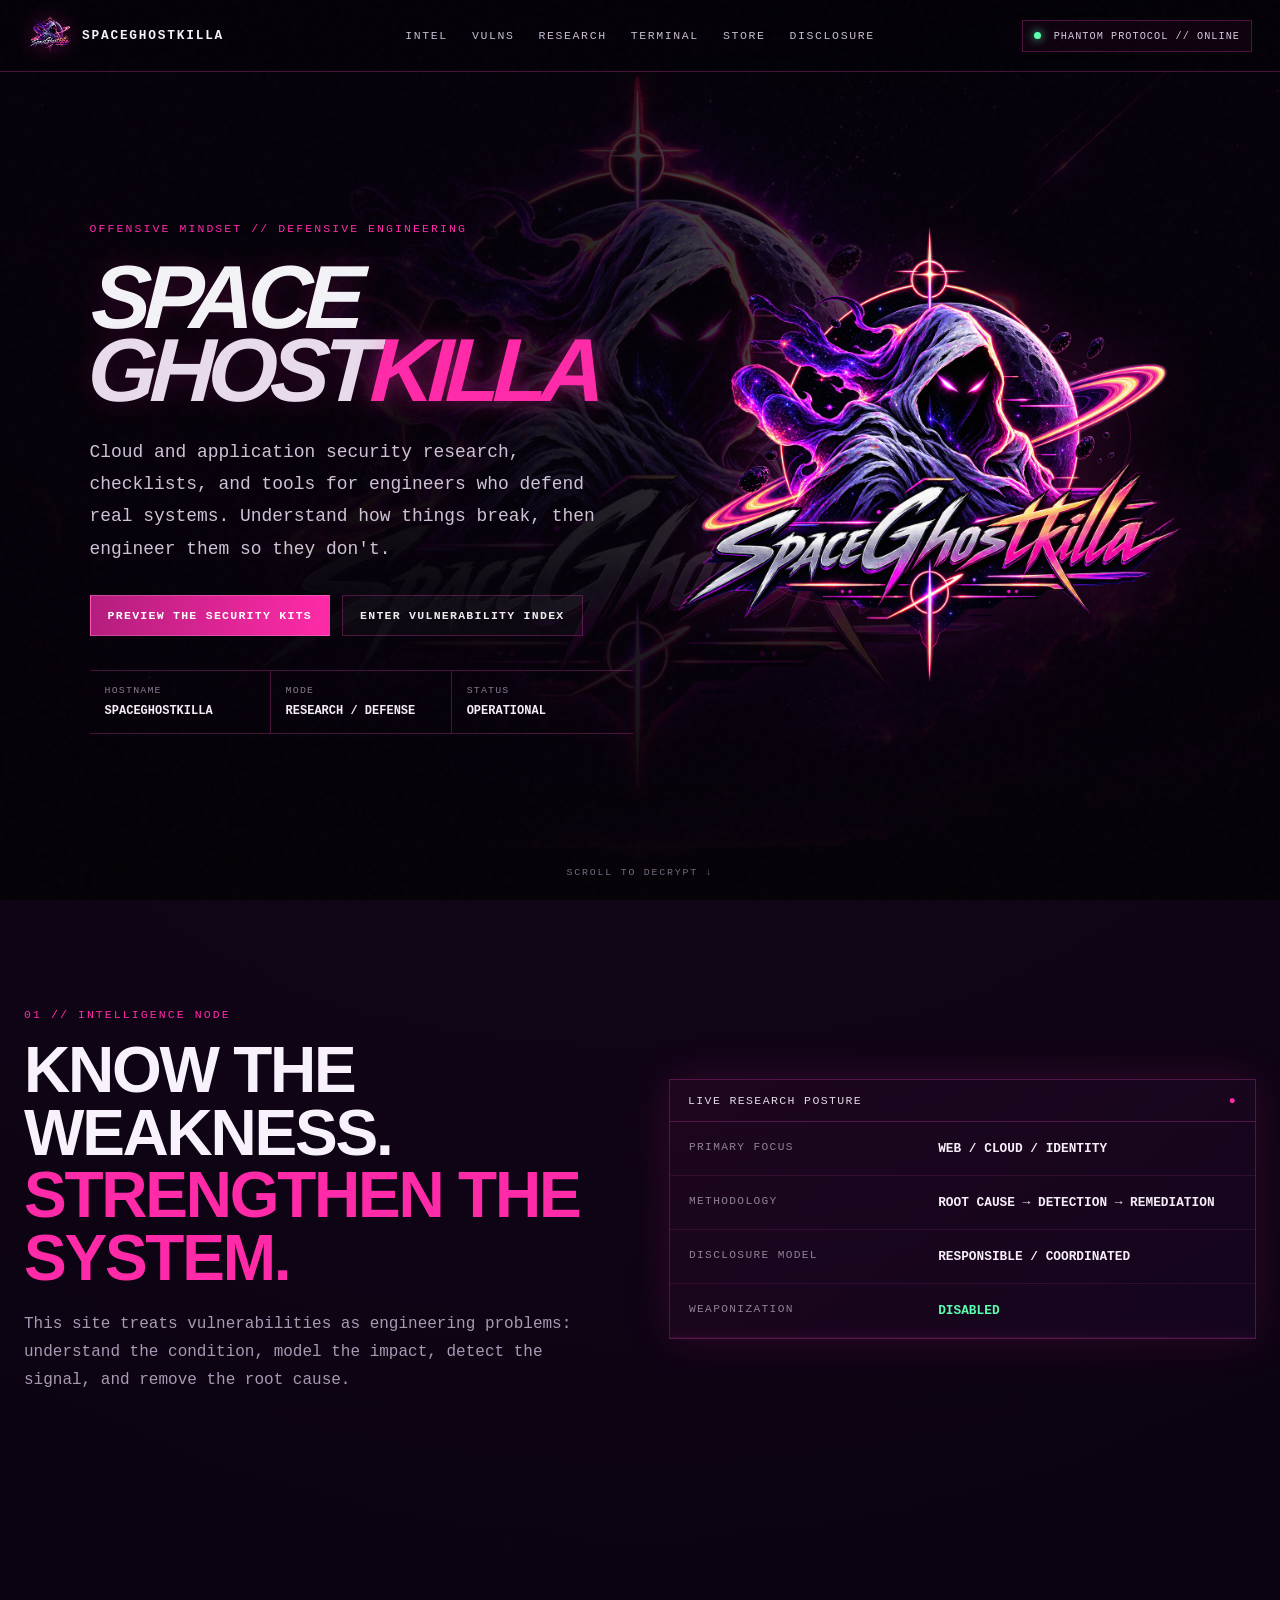
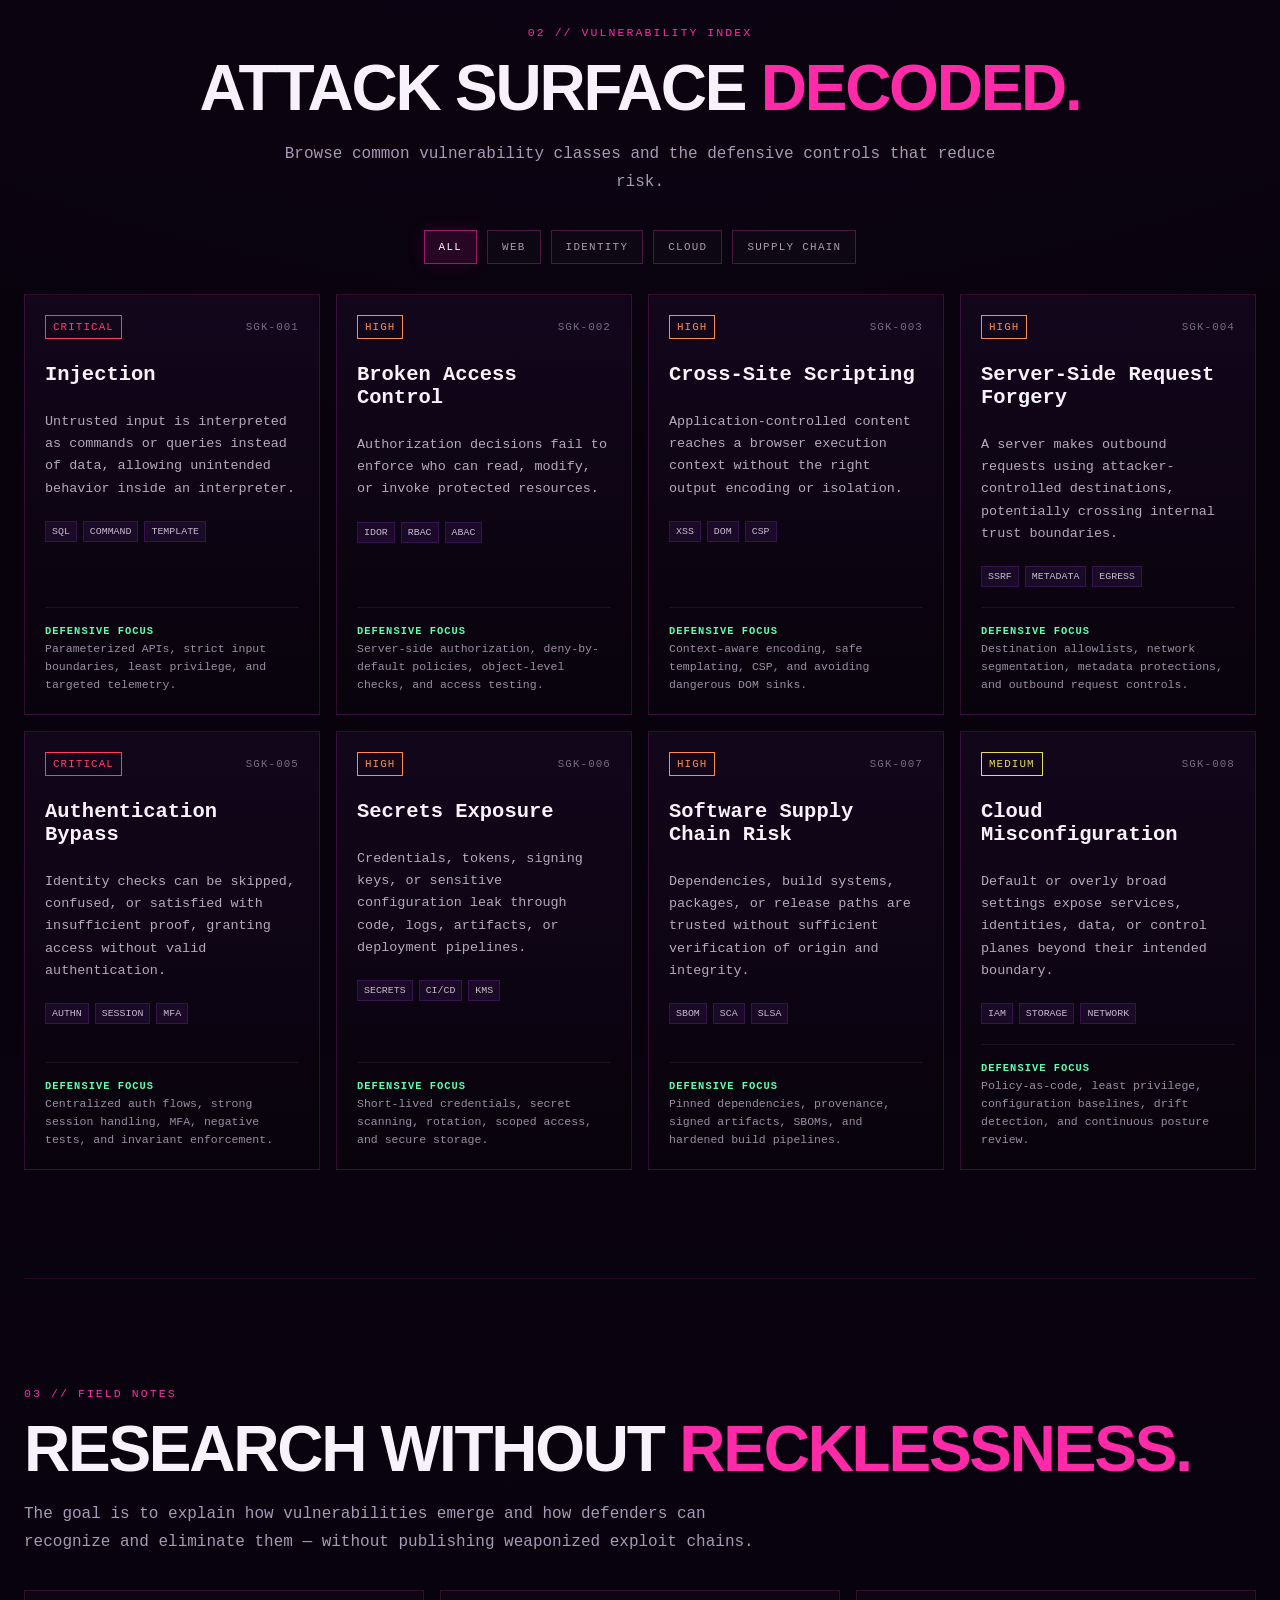
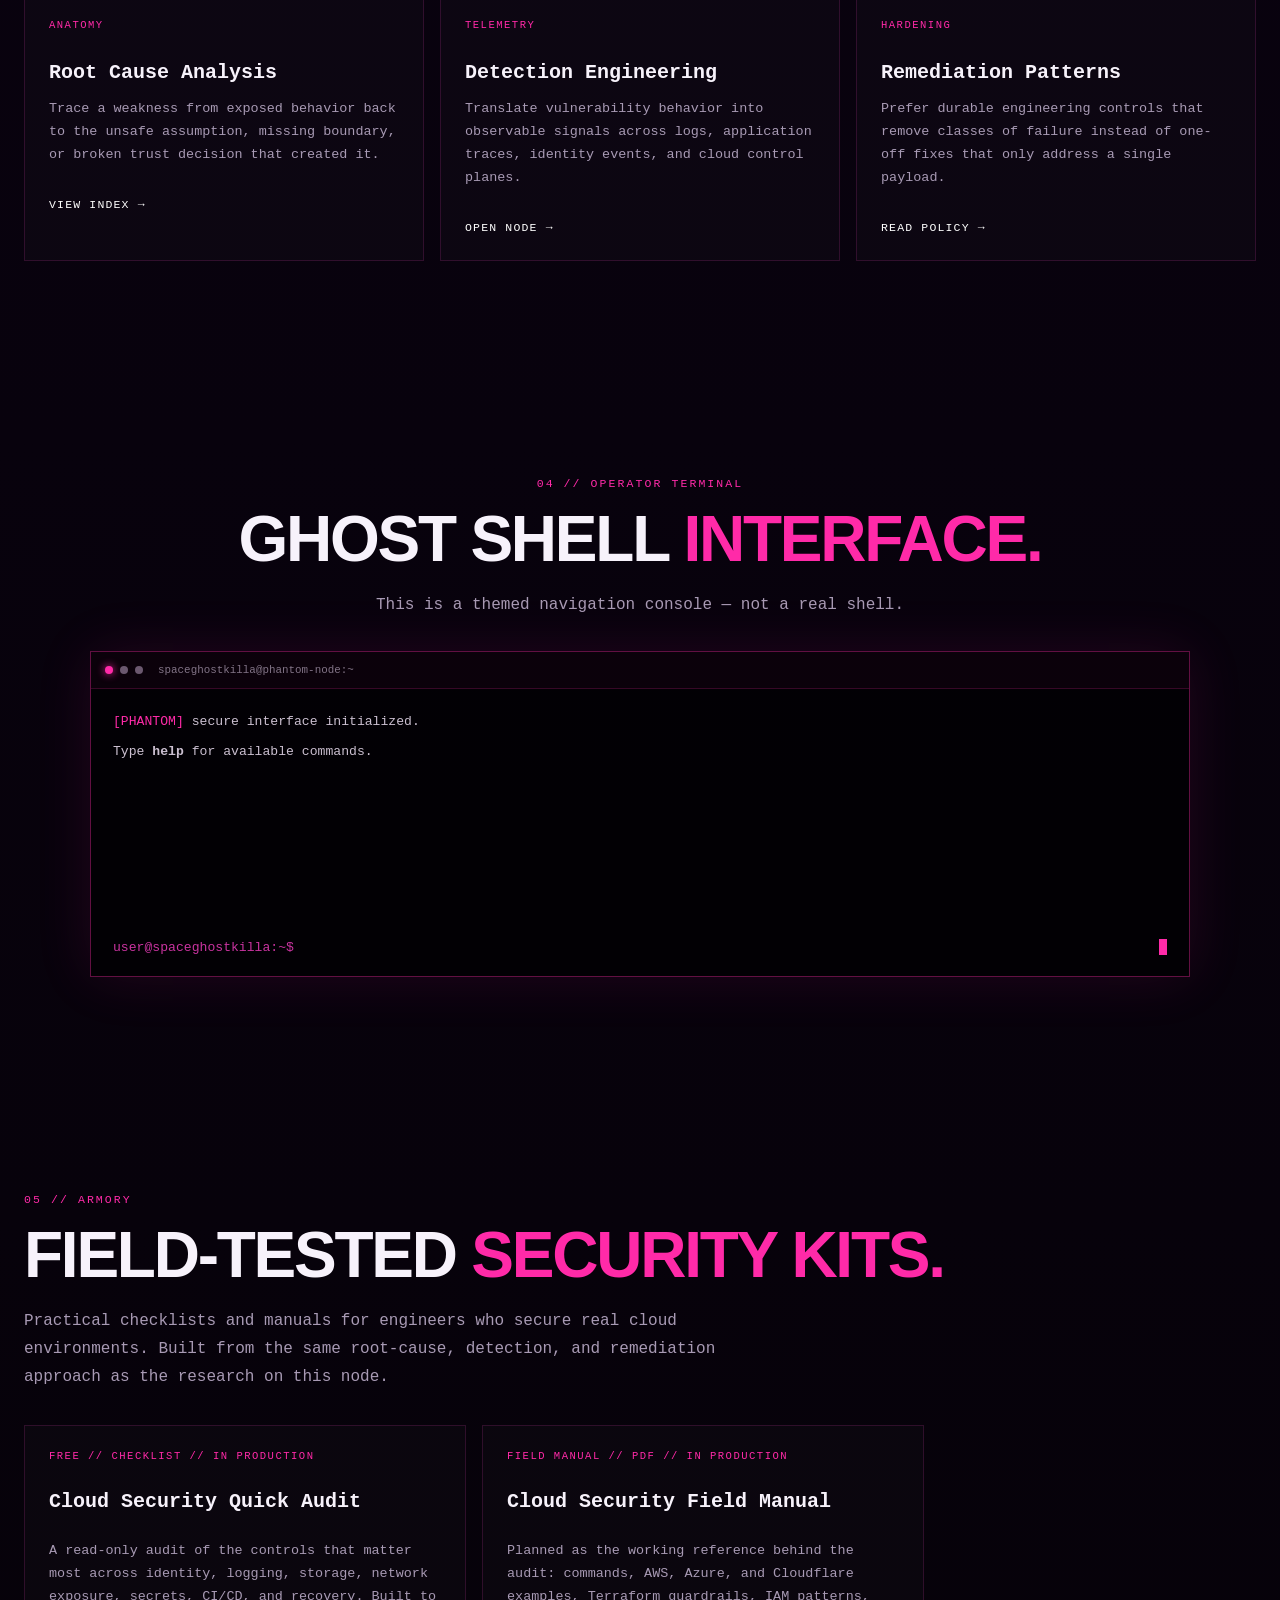
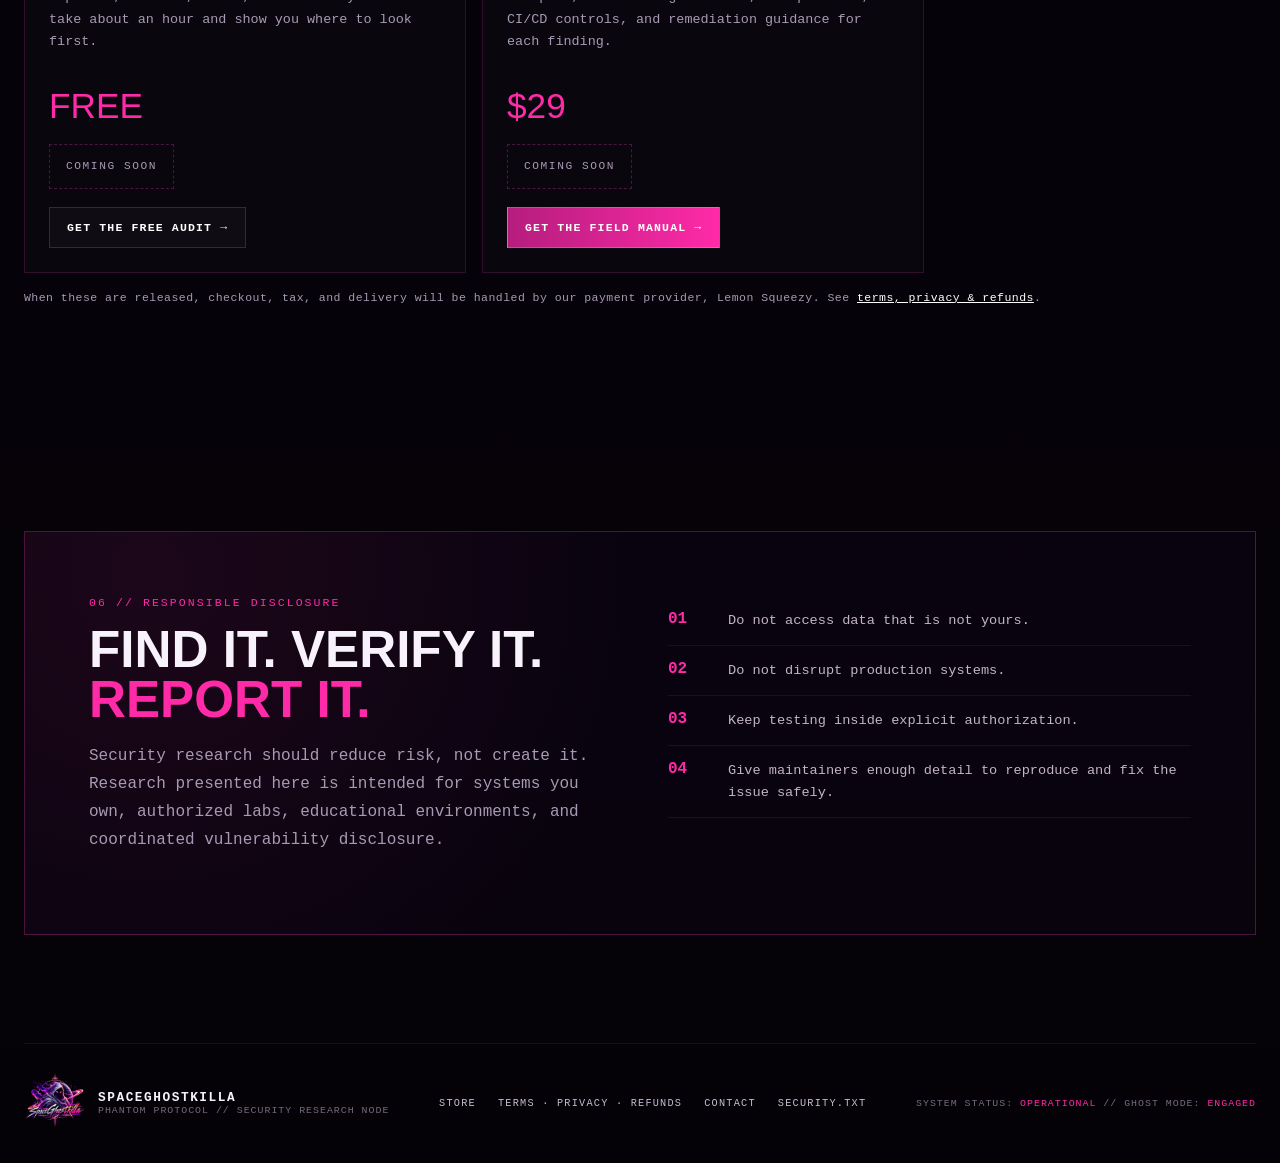
==== commit dcd83561: "feat: add Cloudflare Web Analytics beacon The zone's records are DNS-only (served directly by GitHub" ====
--- a/index.html
+++ b/index.html
@@ -274,5 +274,7 @@
   </footer>
 
   <script src="script.js"></script>
+  <!-- Cloudflare Web Analytics (cookieless) -->
+  <script type='module' src='https://static.cloudflareinsights.com/beacon.min.js' data-cf-beacon='{"token": "6e7194b72e3849e5b0b5a28407ff3a63"}'></script>
 </body>
 </html>
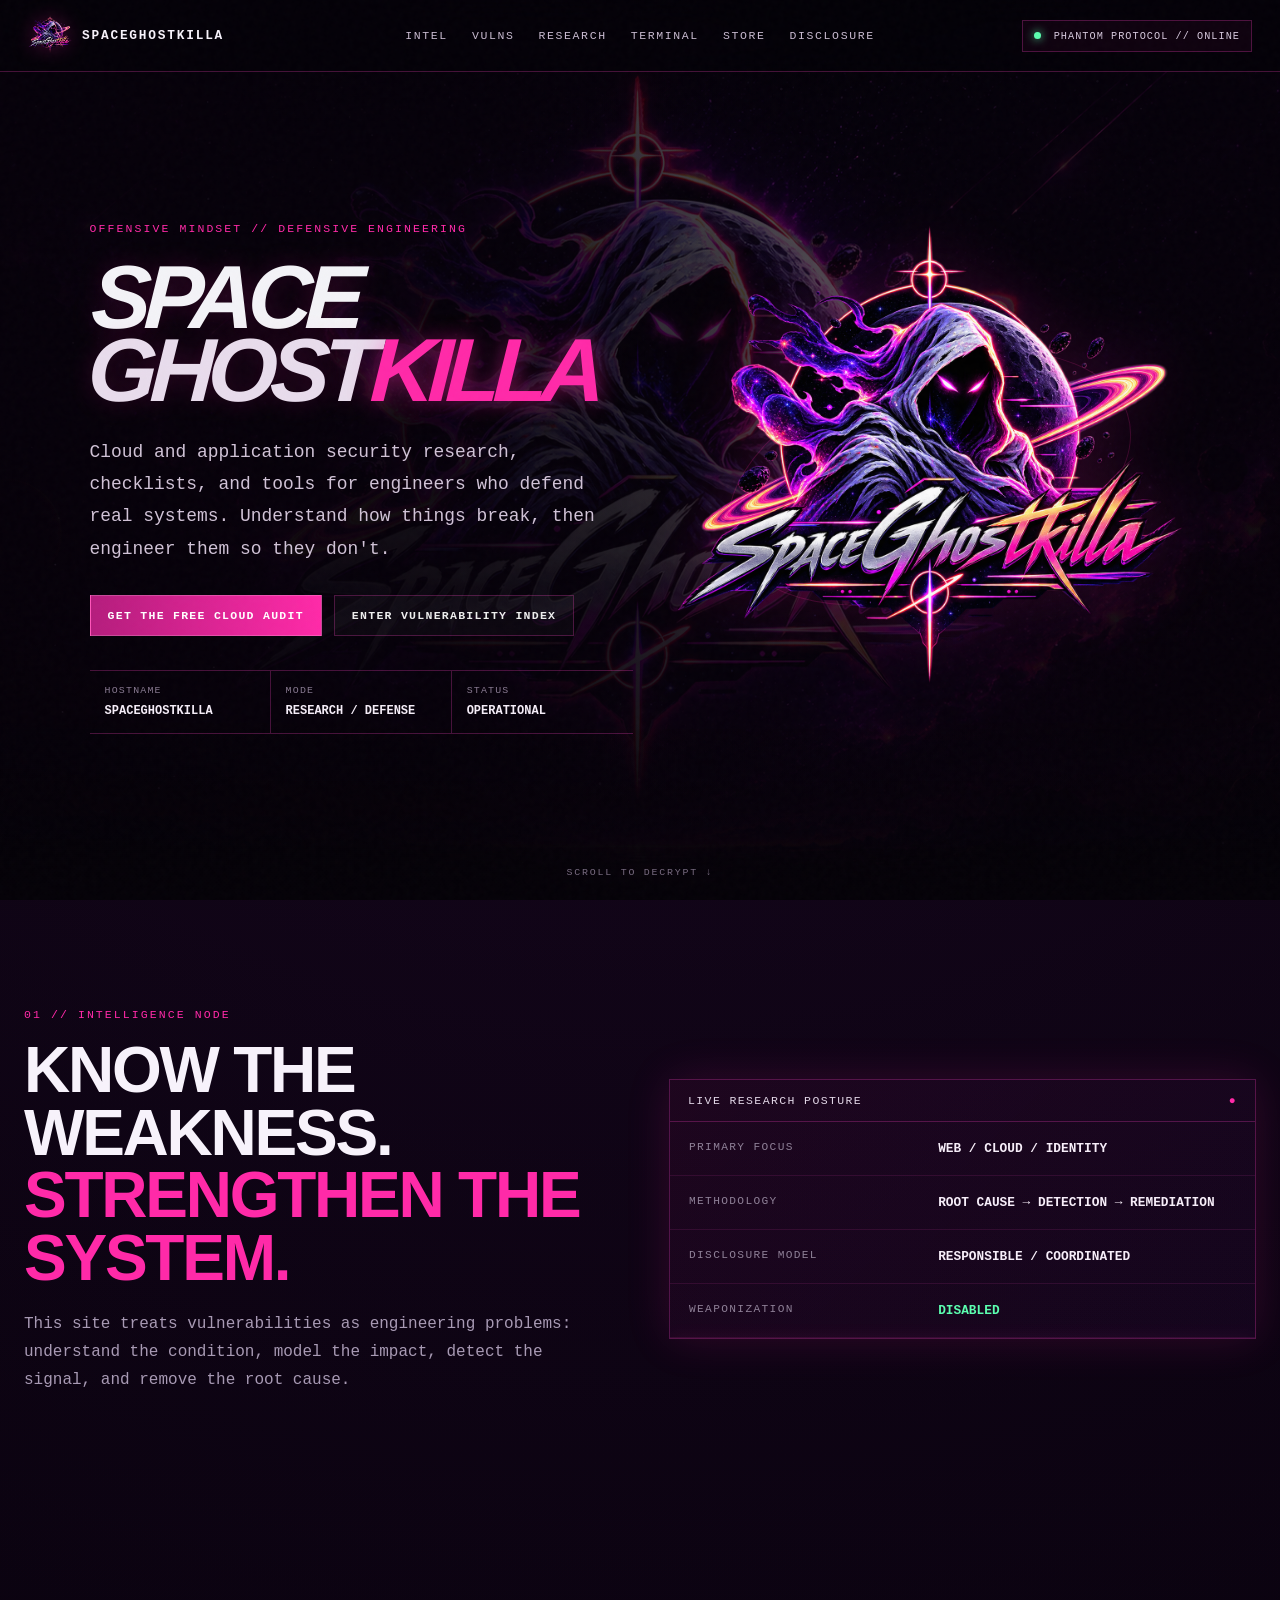
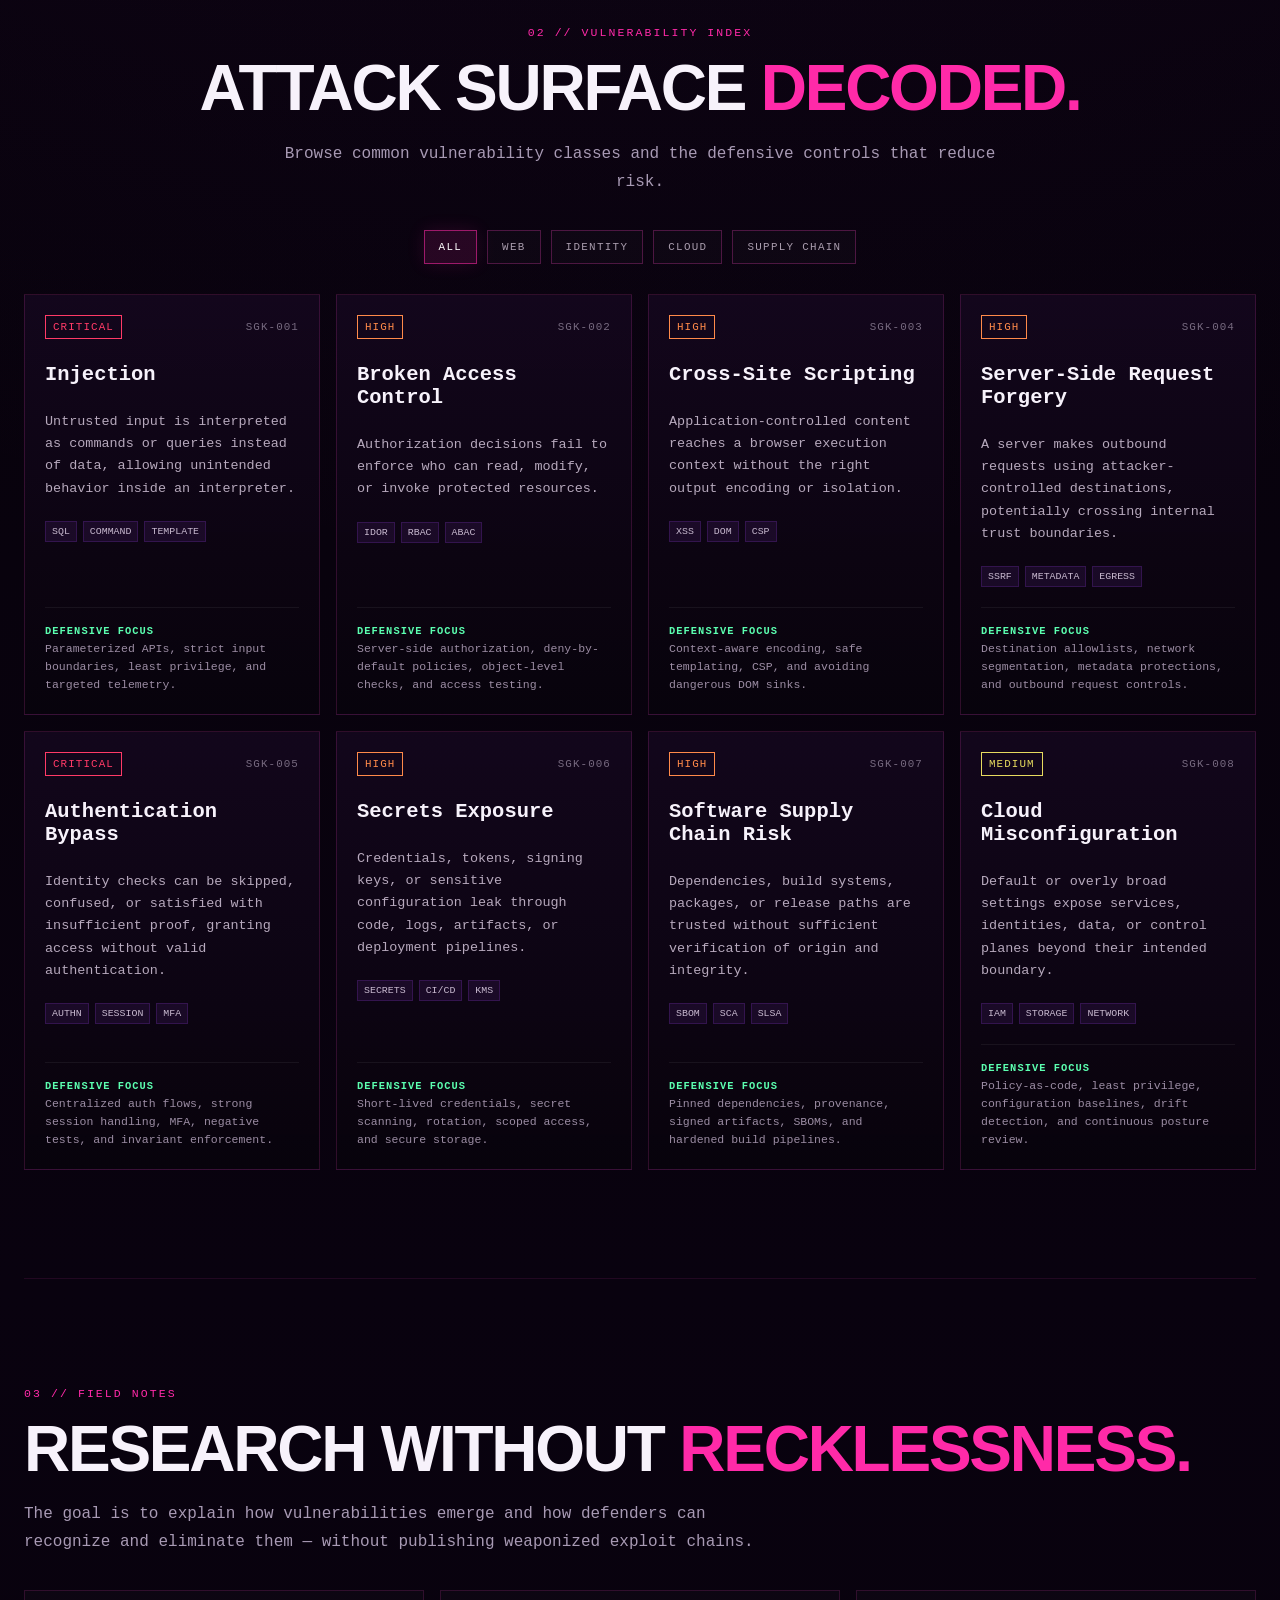
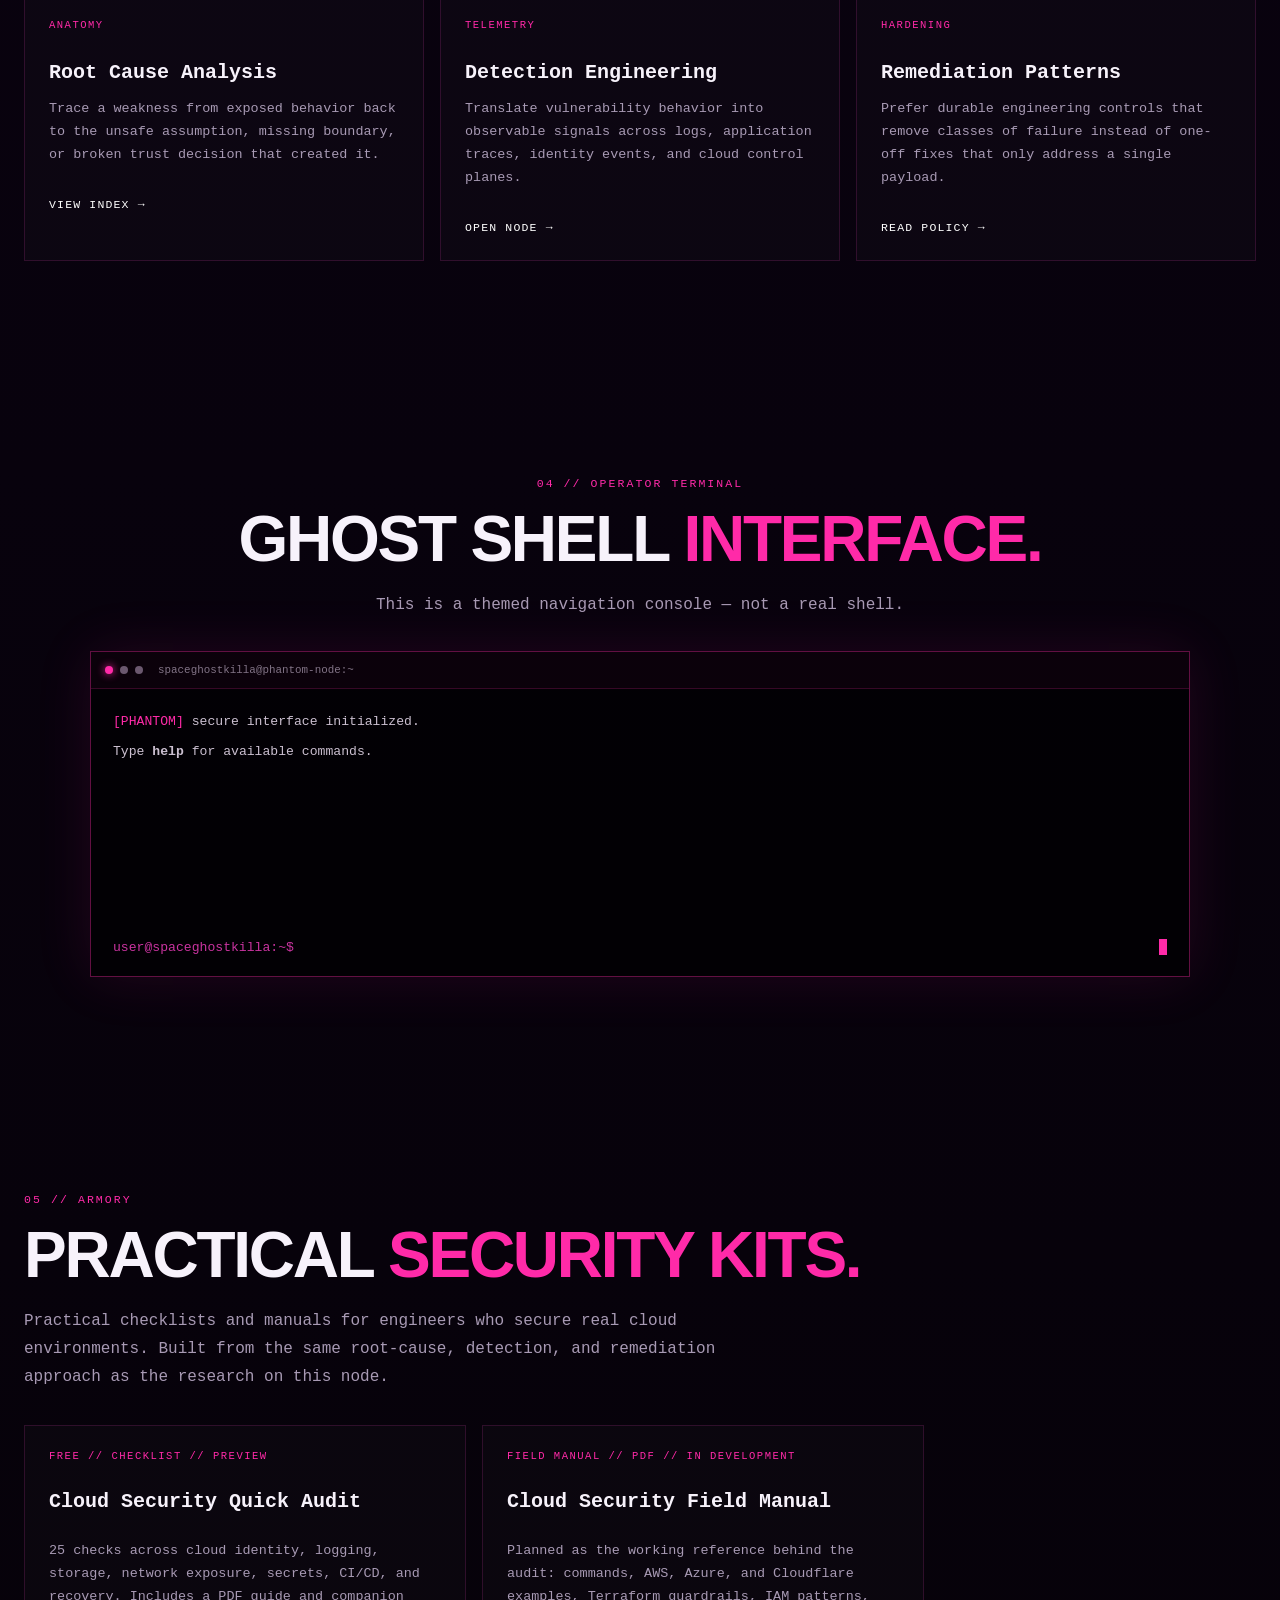
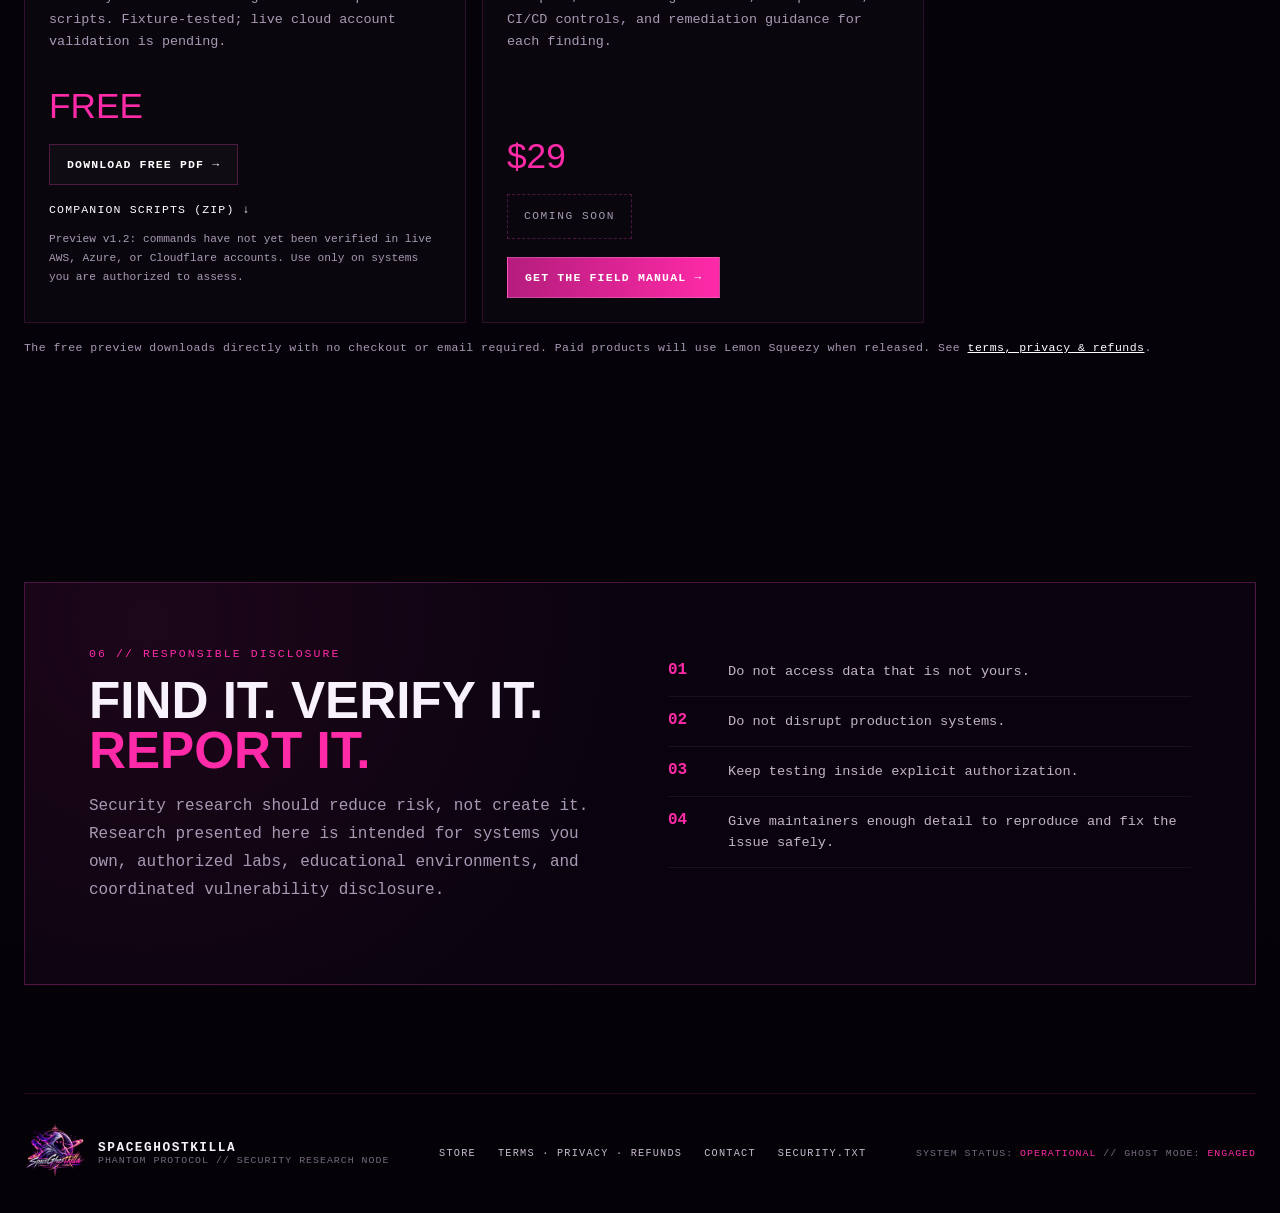
==== commit 61e5423a: "fix: publish free Quick Audit preview downloads" ====
--- a/index.html
+++ b/index.html
@@ -47,7 +47,7 @@
           <h1><span class="metal">SPACE</span><span class="ghost">GHOST</span><span class="killa">KILLA</span></h1>
           <p class="hero-lede">Cloud and application security research, checklists, and tools for engineers who defend real systems. Understand how things break, then engineer them so they don't.</p>
           <div class="hero-actions">
-            <a class="btn btn-primary" href="#store" data-ready-when="quick-audit" data-ready-label="GET THE FREE CLOUD AUDIT">PREVIEW THE SECURITY KITS</a>
+            <a class="btn btn-primary" href="#store">GET THE FREE CLOUD AUDIT</a>
             <a class="btn btn-ghost" href="#vulnerabilities">ENTER VULNERABILITY INDEX</a>
           </div>
           <div class="hero-meta">
@@ -218,20 +218,23 @@
     <section id="store" class="section store-section">
       <div class="section-heading reveal">
         <div class="section-code">05 // ARMORY</div>
-        <h2>Field-tested <span>security kits.</span></h2>
+        <h2>Practical <span>security kits.</span></h2>
         <p>Practical checklists and manuals for engineers who secure real cloud environments. Built from the same root-cause, detection, and remediation approach as the research on this node.</p>
       </div>
       <div class="research-grid store-grid">
         <article class="research-card product-card reveal delay-1">
-          <span>FREE // CHECKLIST // IN PRODUCTION</span>
+          <span>FREE // CHECKLIST // PREVIEW</span>
           <h3>Cloud Security Quick Audit</h3>
-          <p>A read-only audit of the controls that matter most across identity, logging, storage, network exposure, secrets, CI/CD, and recovery. Built to take about an hour and show you where to look first.</p>
+          <p>25 checks across cloud identity, logging, storage, network exposure, secrets, CI/CD, and recovery. Includes a PDF guide and companion scripts. Fixture-tested; live cloud account validation is pending.</p>
           <div class="price">FREE</div>
-          <p class="release-state" data-pending="quick-audit">COMING SOON</p>
-          <a class="btn btn-ghost" data-checkout="quick-audit" hidden>GET THE FREE AUDIT →</a>
+          <div class="download-actions">
+            <a class="btn btn-ghost" href="assets/downloads/SpaceGhostKilla-Cloud-Security-Quick-Audit-v1.2.pdf" download>DOWNLOAD FREE PDF →</a>
+            <a class="download-secondary" href="assets/downloads/sgk-quick-audit-v1.2.zip" download>COMPANION SCRIPTS (ZIP) ↓</a>
+          </div>
+          <p class="preview-note">Preview v1.2: commands have not yet been verified in live AWS, Azure, or Cloudflare accounts. Use only on systems you are authorized to assess.</p>
         </article>
         <article class="research-card product-card reveal delay-2">
-          <span>FIELD MANUAL // PDF // IN PRODUCTION</span>
+          <span>FIELD MANUAL // PDF // IN DEVELOPMENT</span>
           <h3>Cloud Security Field Manual</h3>
           <p>Planned as the working reference behind the audit: commands, AWS, Azure, and Cloudflare examples, Terraform guardrails, IAM patterns, CI/CD controls, and remediation guidance for each finding.</p>
           <div class="price">$29</div>
@@ -239,7 +242,7 @@
           <a class="btn btn-primary" data-checkout="field-manual" hidden>GET THE FIELD MANUAL →</a>
         </article>
       </div>
-      <p class="store-note">When these are released, checkout, tax, and delivery will be handled by our payment provider, Lemon Squeezy. See <a href="legal.html">terms, privacy &amp; refunds</a>.</p>
+      <p class="store-note">The free preview downloads directly with no checkout or email required. Paid products will use Lemon Squeezy when released. See <a href="legal.html">terms, privacy &amp; refunds</a>.</p>
     </section>
 
     <section id="disclosure" class="section disclosure-section">
--- a/styles.css
+++ b/styles.css
@@ -169,6 +169,9 @@
 .product-card .price { margin: auto 0 0; padding-top: 18px; font-family: Impact, Haettenschweiler, "Arial Narrow Bold", sans-serif; font-size: 2.2rem; color: var(--pink); }
 .research-card a.btn { align-self: flex-start; padding: 13px 17px; }
 .release-state { align-self: flex-start; margin: 18px 0 0 !important; padding: 12px 16px; border: 1px dashed var(--line); color: var(--muted) !important; font-size: .7rem !important; letter-spacing: .14em; }
+.download-actions { display: flex; flex-wrap: wrap; align-items: center; column-gap: 18px; }
+.download-secondary { align-self: center; }
+.preview-note { margin-top: 14px !important; color: var(--muted) !important; font-size: .7rem !important; line-height: 1.6; }
 .store-note { color: var(--muted); font-size: .72rem; letter-spacing: .04em; margin-top: 18px; }
 .store-note a { color: #fff; }
 .research-card a { display: inline-block; margin-top: 18px; color: #fff; text-decoration: none; font-size: .72rem; letter-spacing: .1em; }
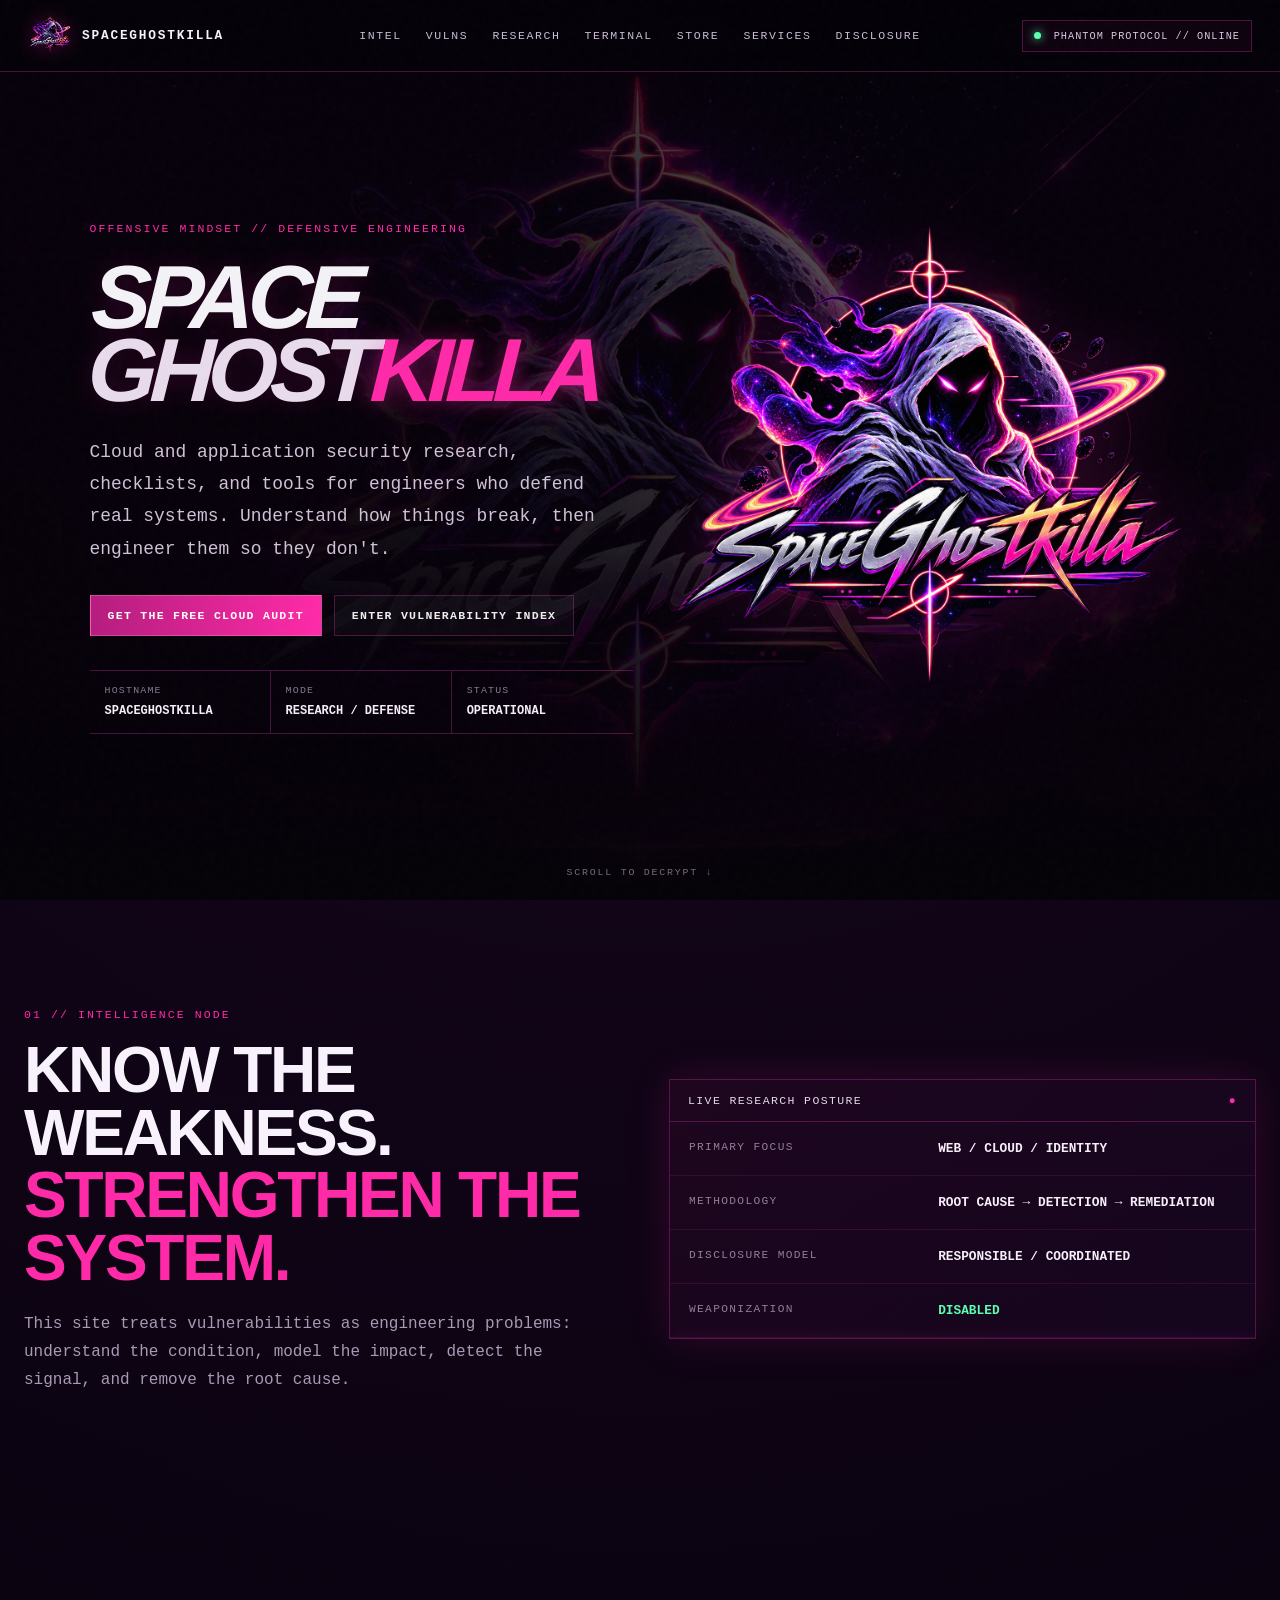
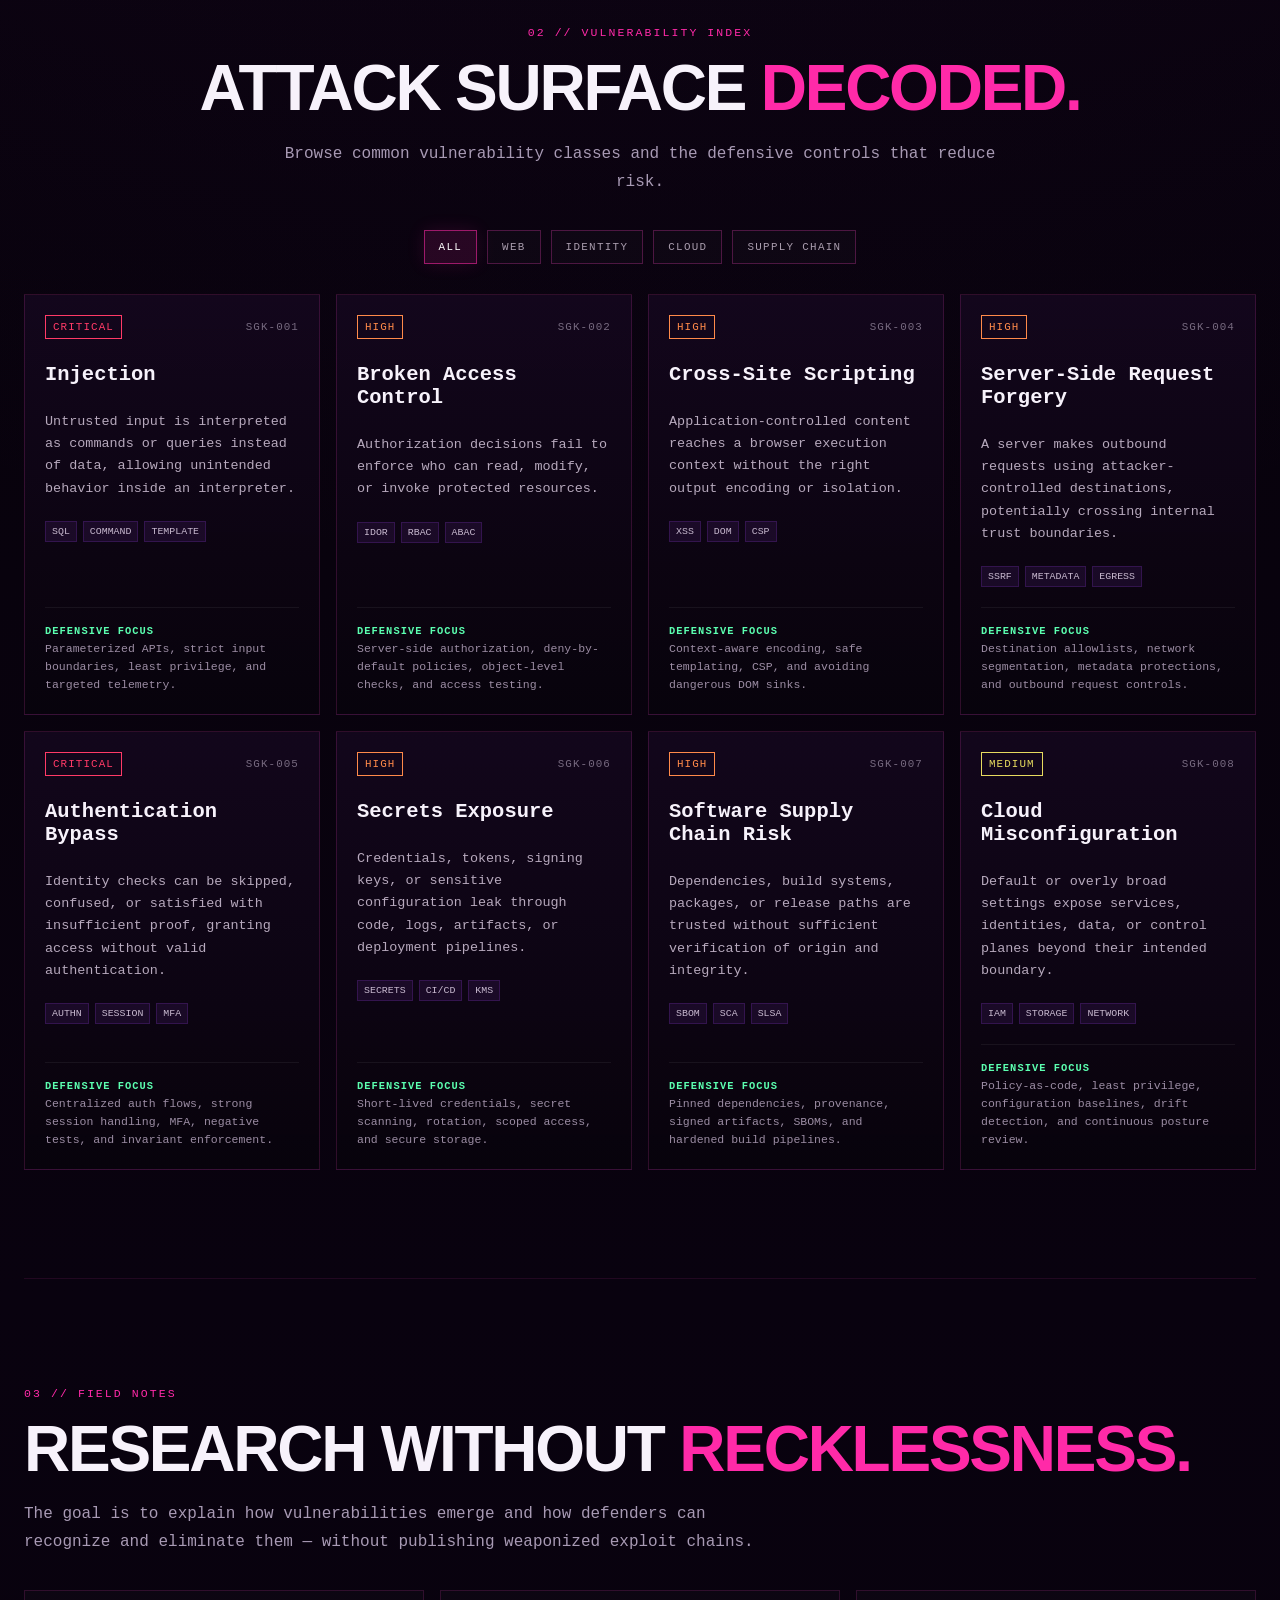
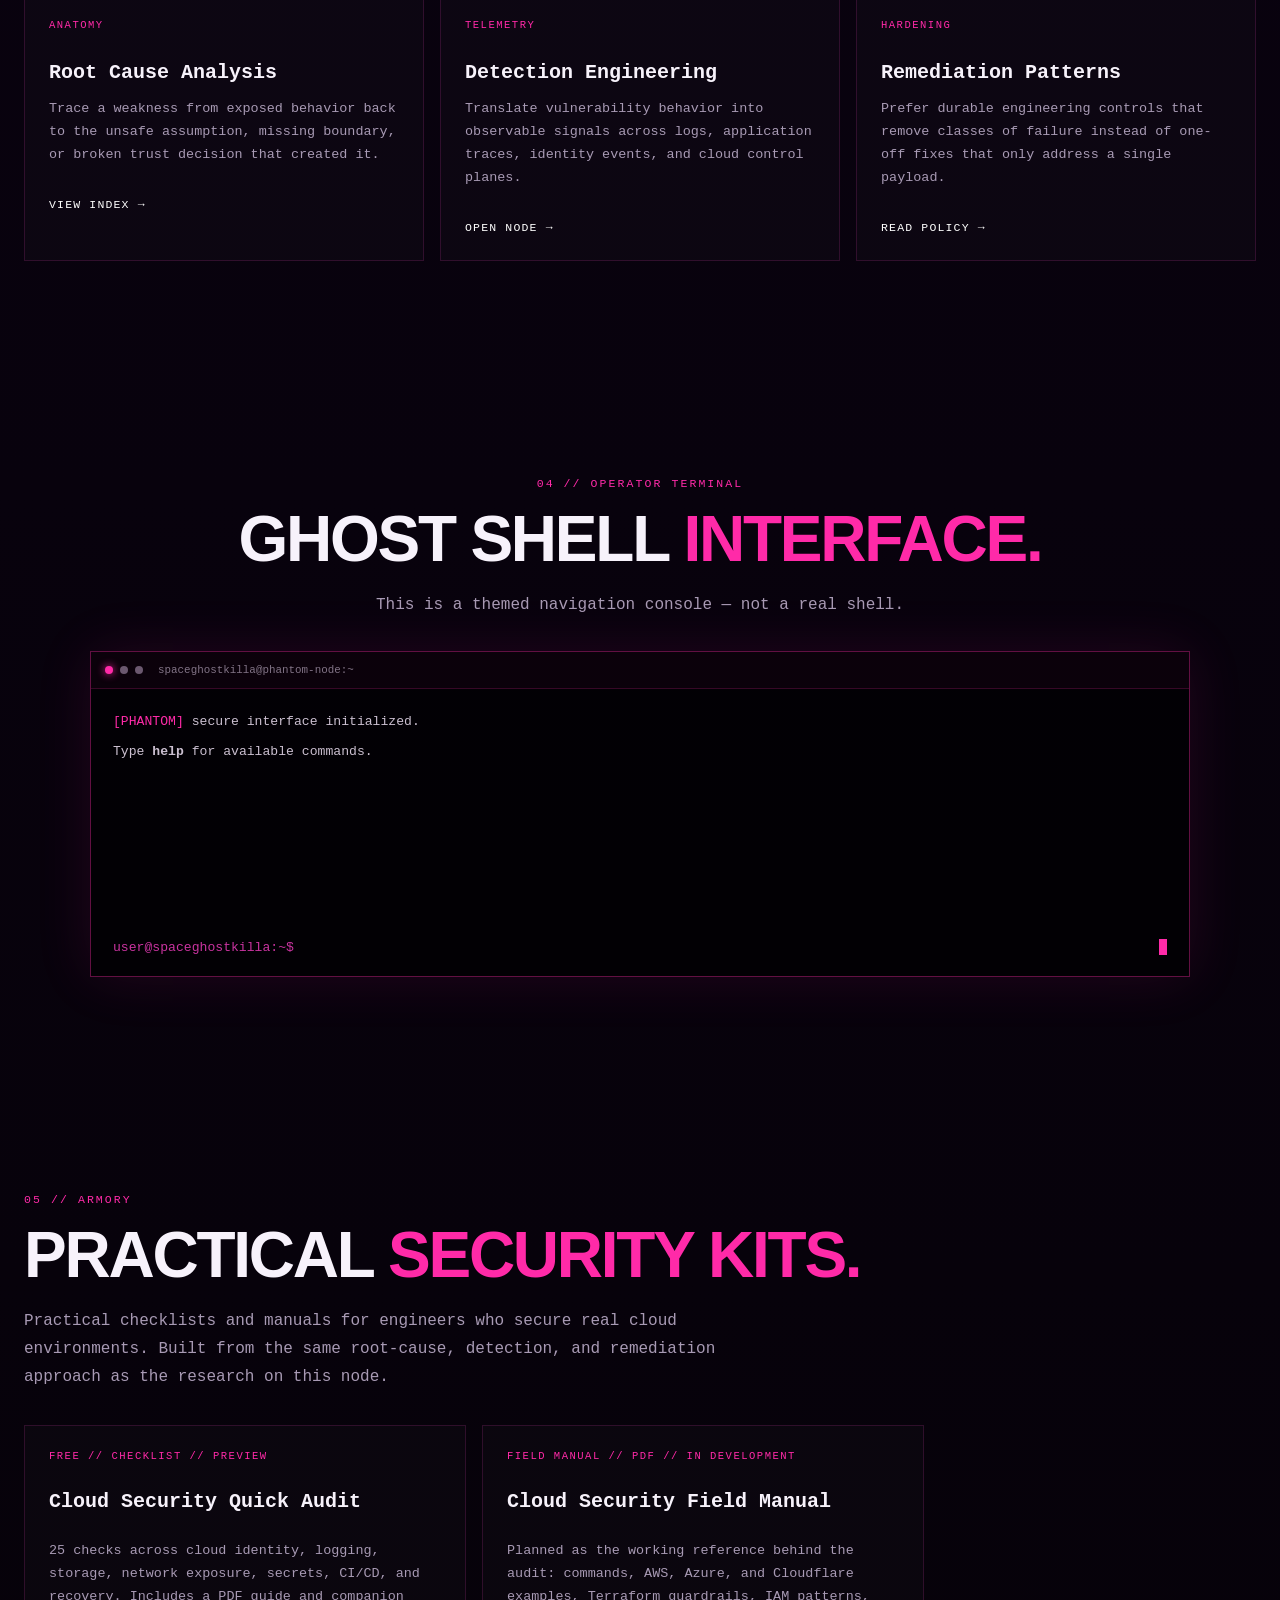
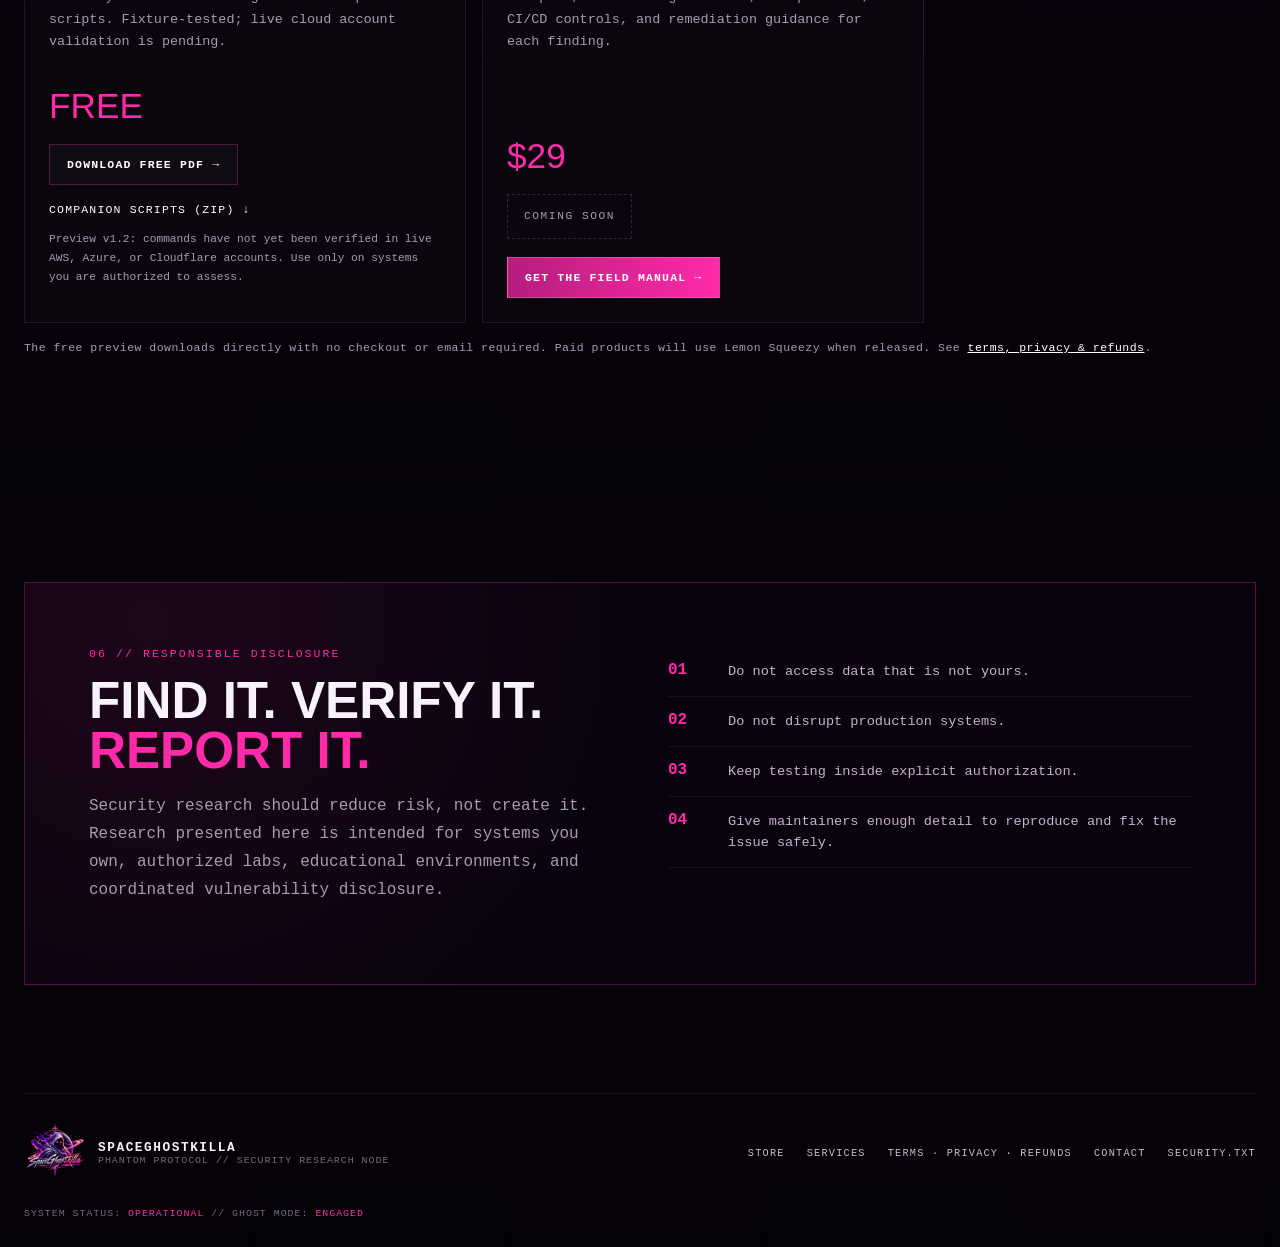
==== commit 0cdcd117: "Add scoped consulting review while preserving research and free downloads" ====
--- a/index.html
+++ b/index.html
@@ -33,6 +33,7 @@
       <a href="#research">RESEARCH</a>
       <a href="#terminal">TERMINAL</a>
       <a href="#store">STORE</a>
+      <a href="services.html">SERVICES</a>
       <a href="#disclosure">DISCLOSURE</a>
     </nav>
     <div class="status-pill"><span class="status-dot"></span> PHANTOM PROTOCOL // ONLINE</div>
@@ -269,6 +270,7 @@
     </div>
     <nav class="footer-links" aria-label="Footer">
       <a href="#store">STORE</a>
+      <a href="services.html">SERVICES</a>
       <a href="legal.html">TERMS · PRIVACY · REFUNDS</a>
       <a href="legal.html#contact">CONTACT</a>
       <a href=".well-known/security.txt">SECURITY.TXT</a>
